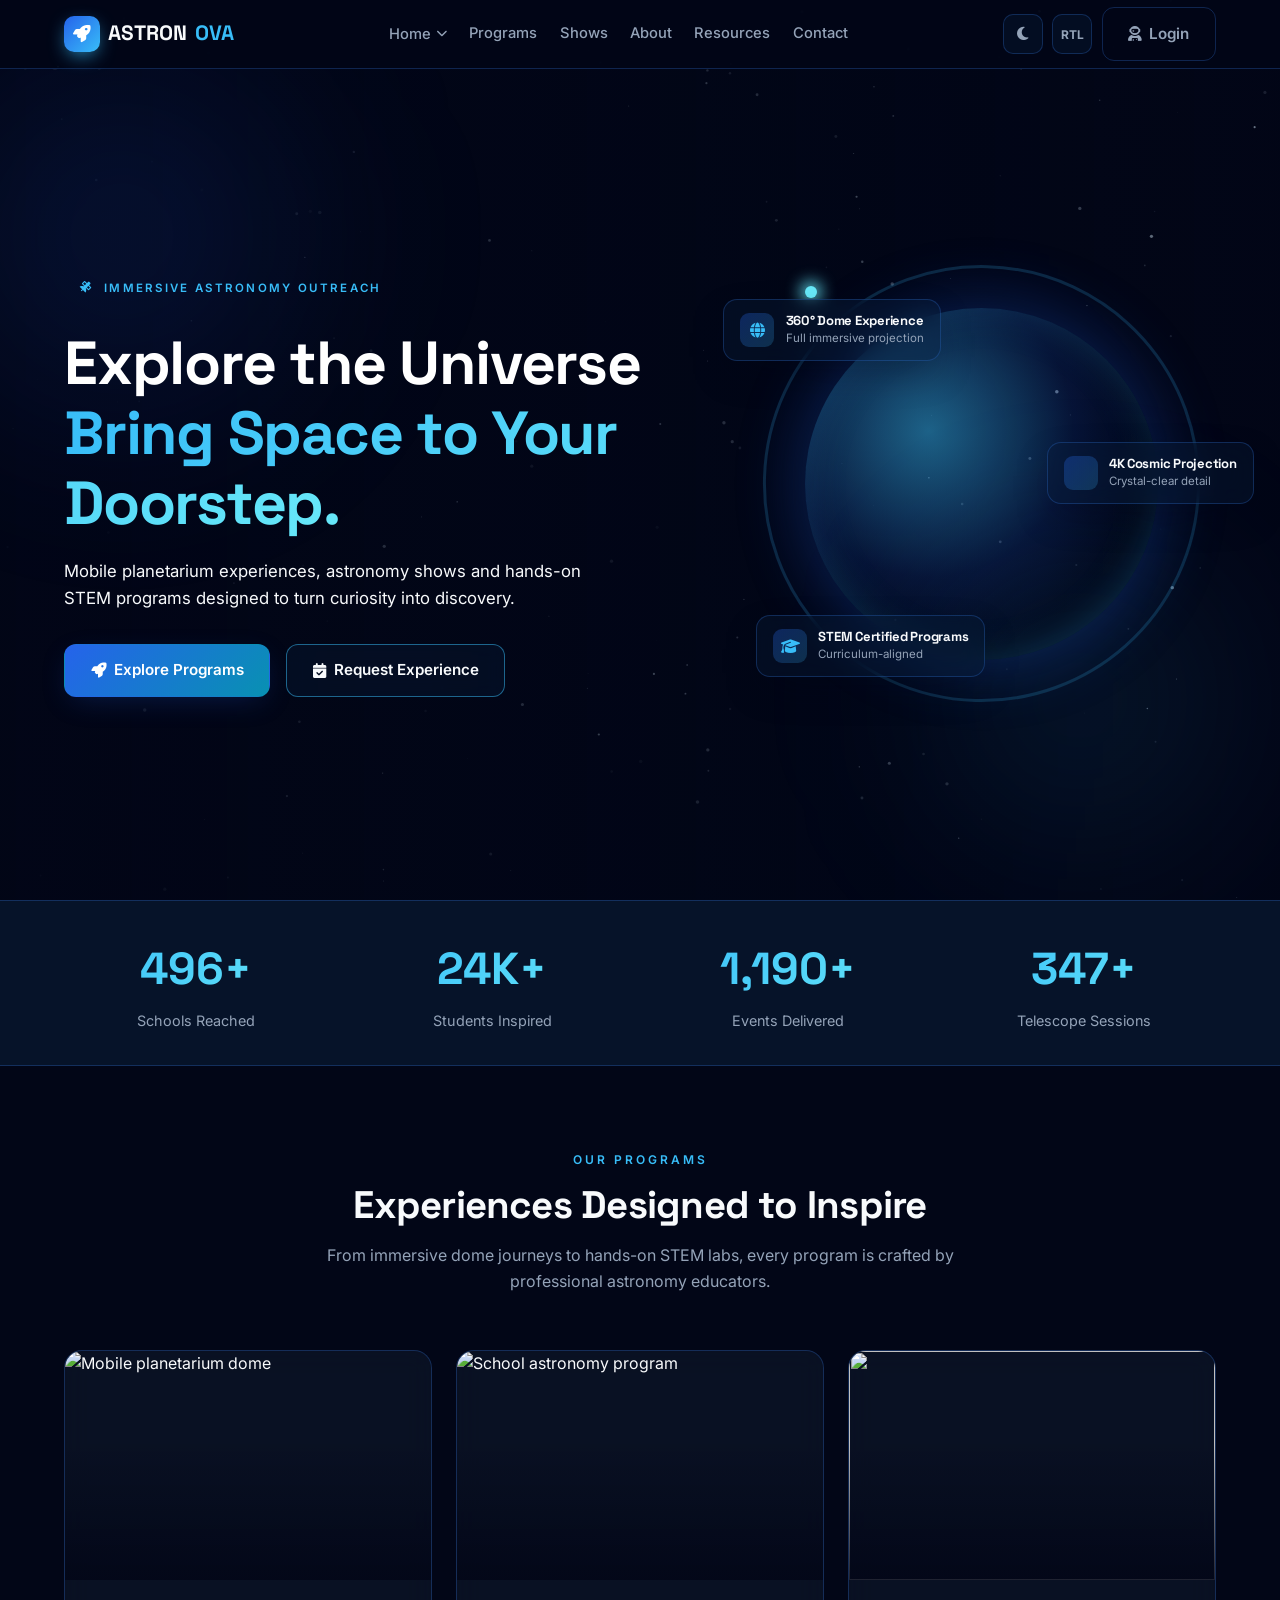
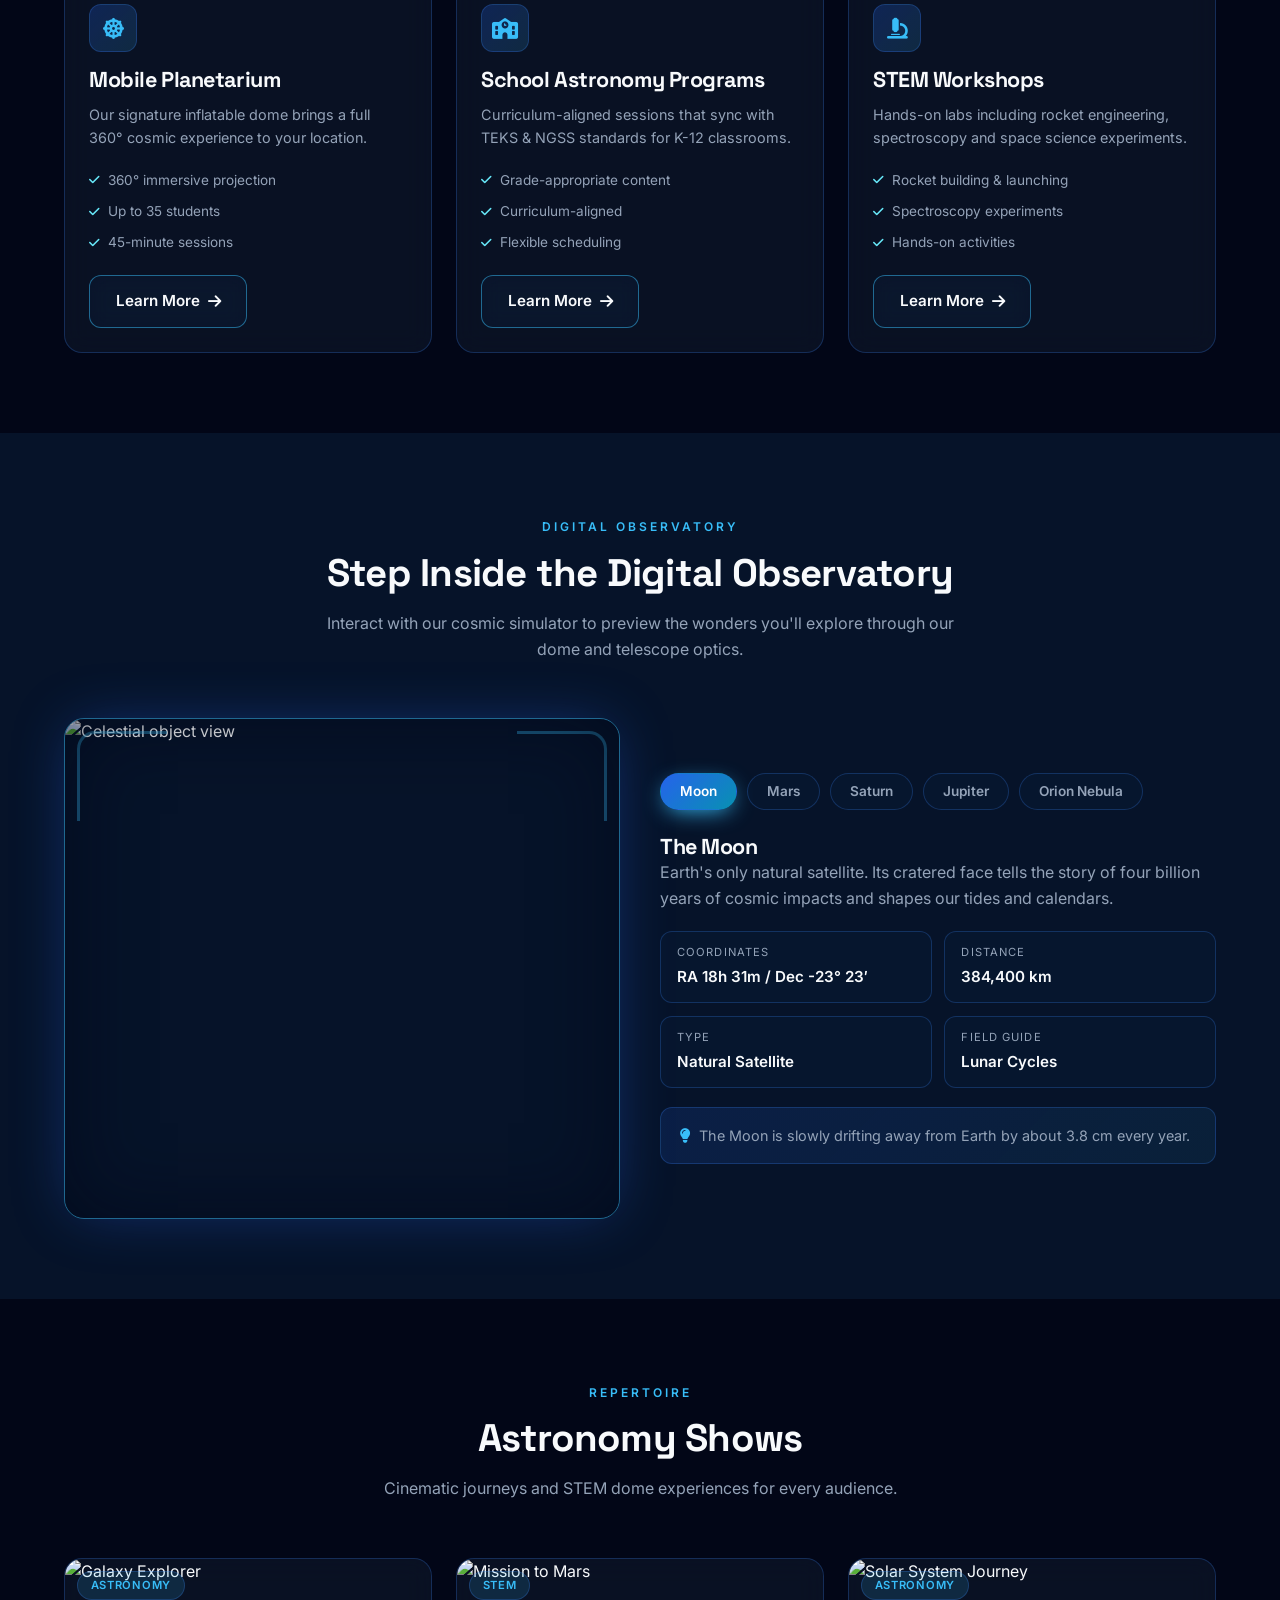
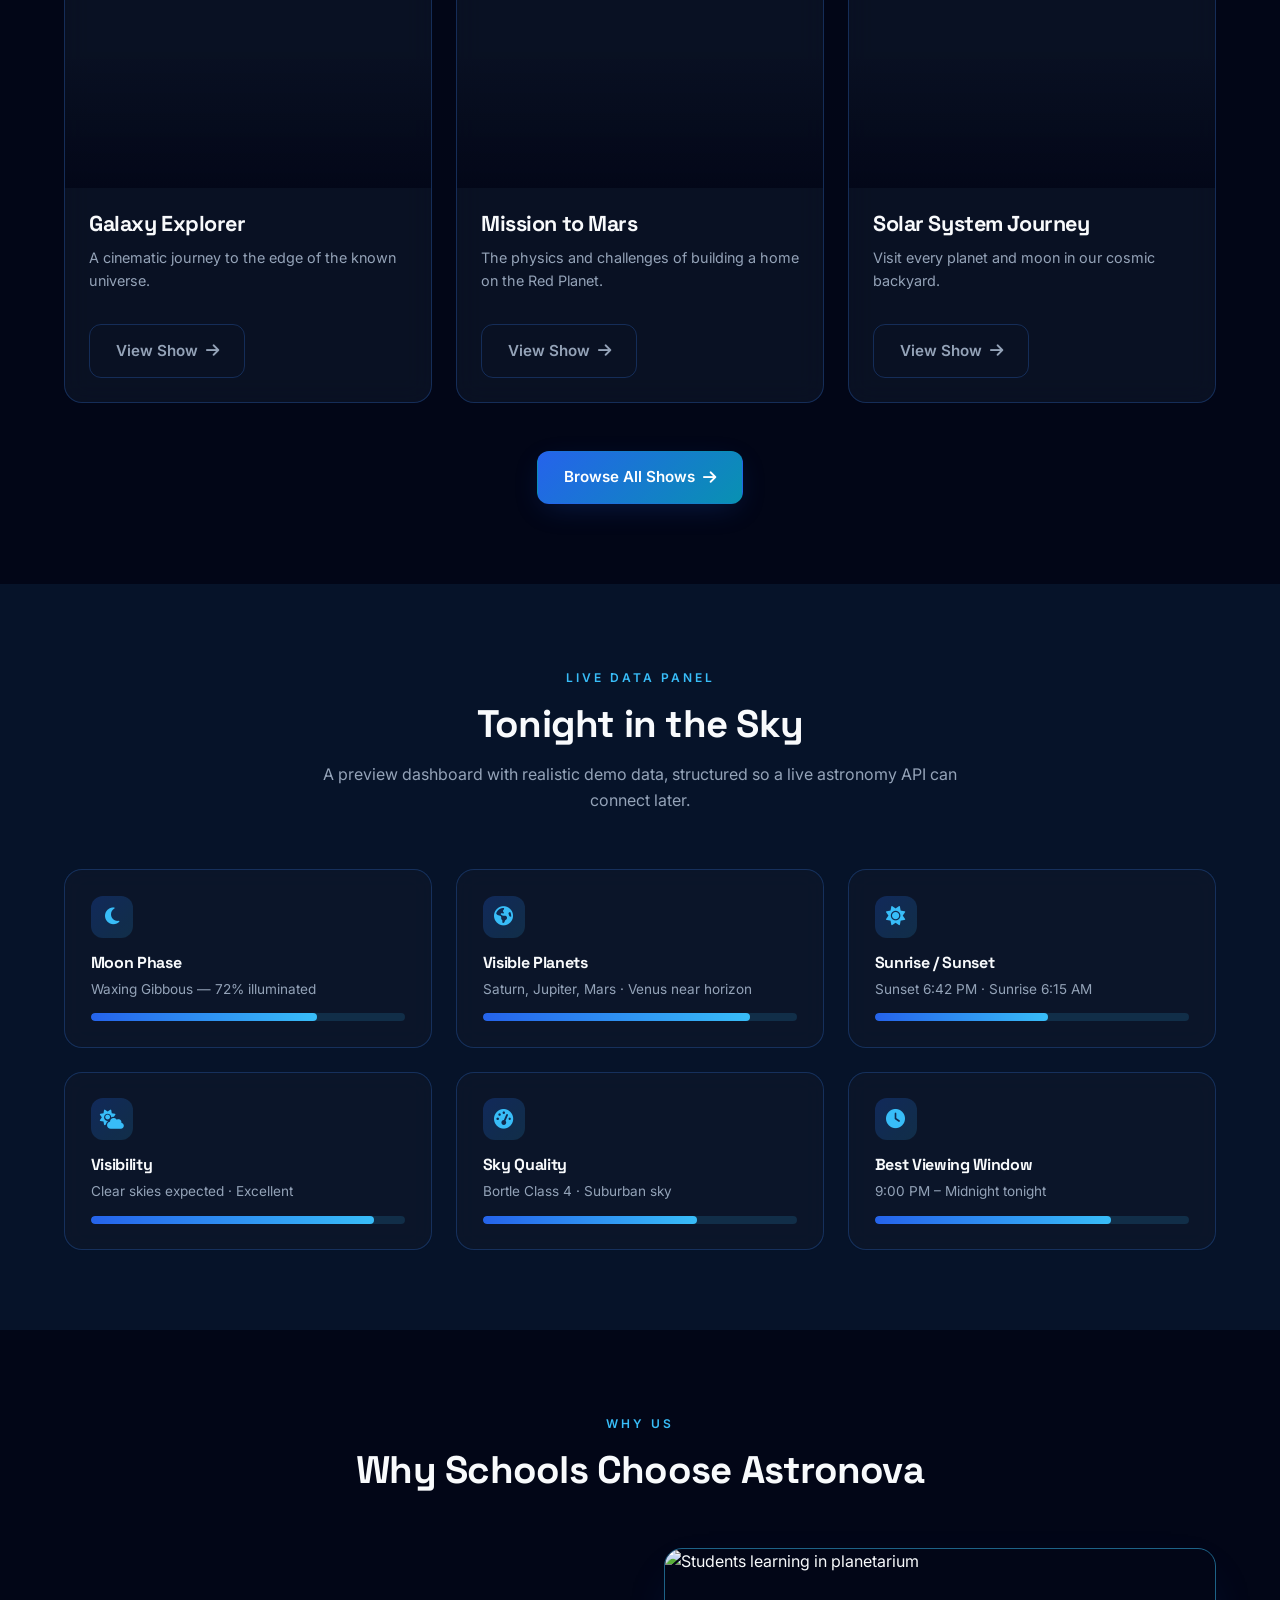
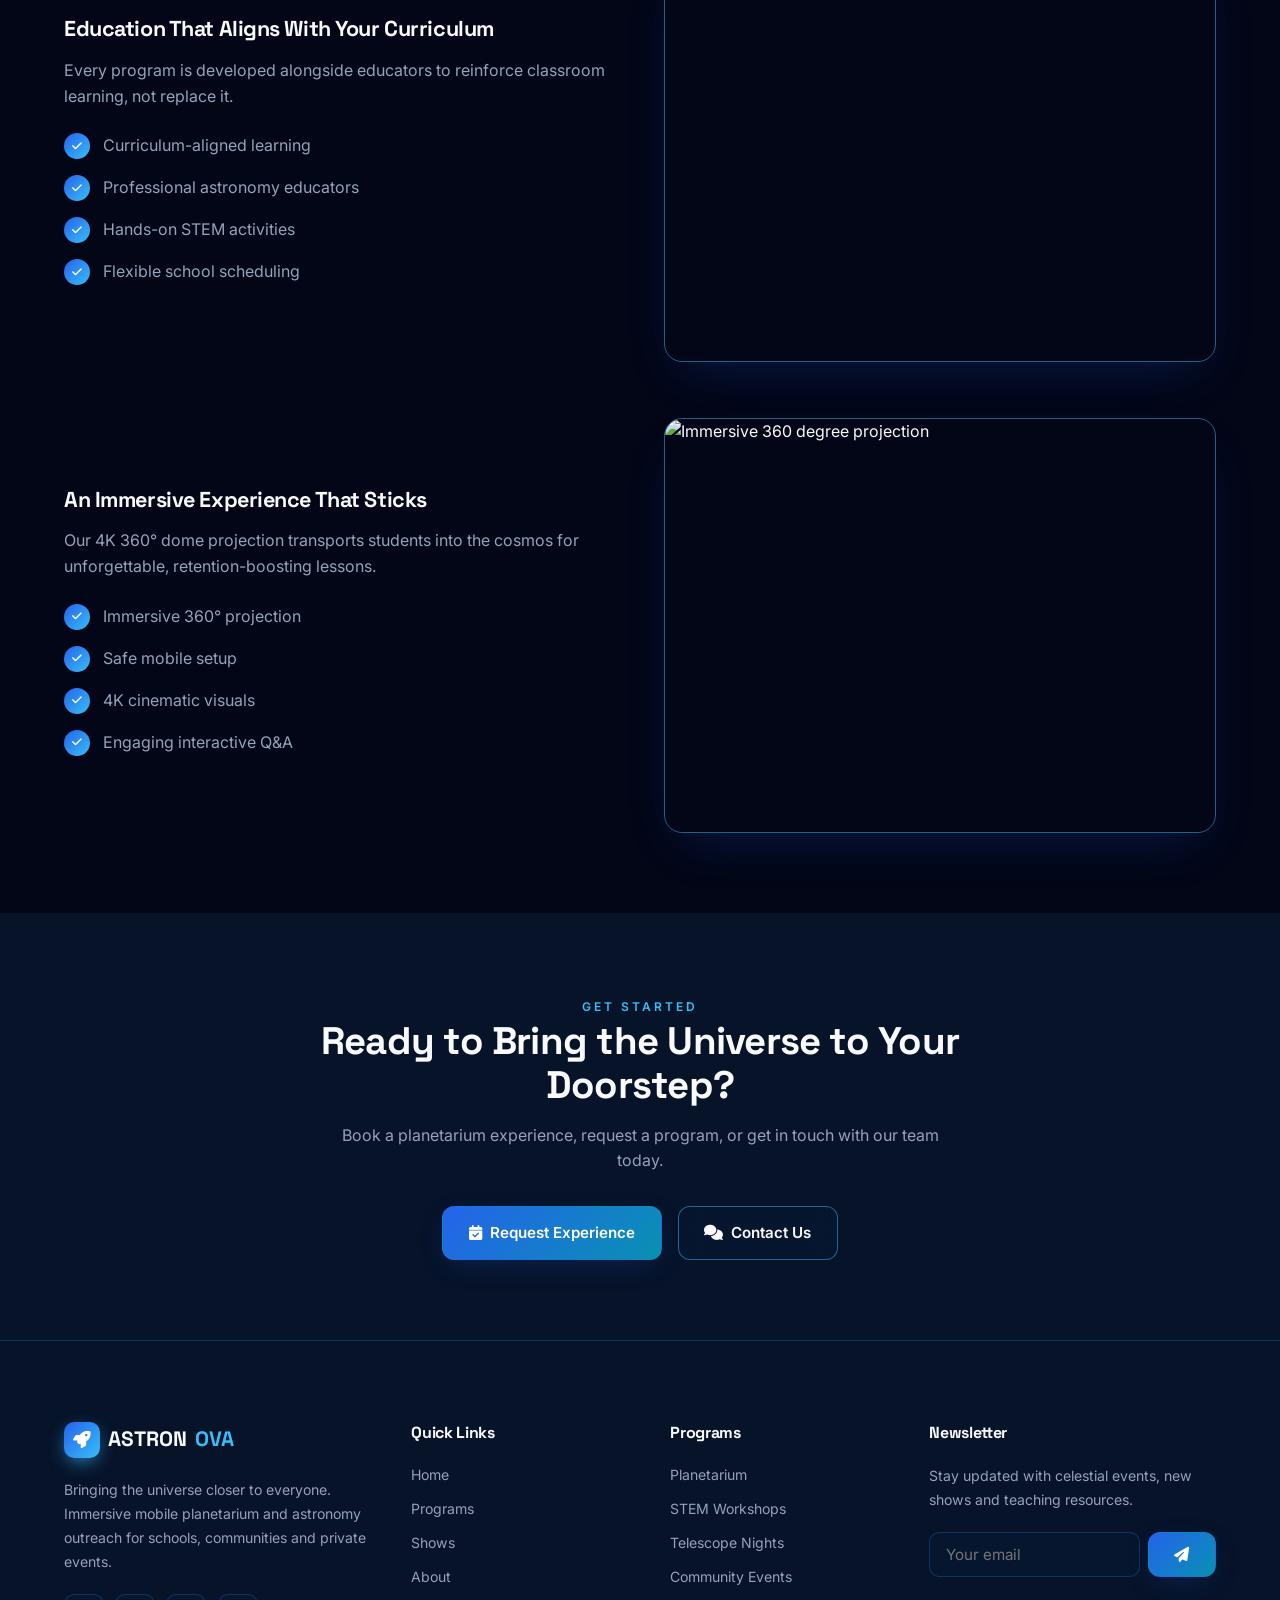
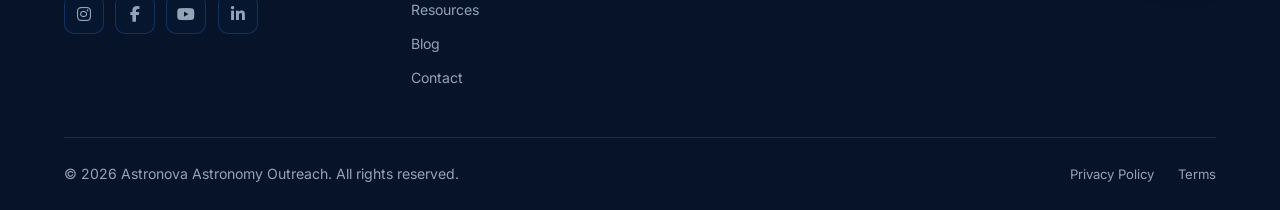
==== index.html @ 3f54bfea "first commit" ====
<!DOCTYPE html>
<html lang="en">
<head>
  <meta charset="UTF-8">
  <meta name="viewport" content="width=device-width, initial-scale=1.0">
  <meta name="description" content="Astronova — Mobile planetarium & astronomy outreach. Bringing the universe closer to everyone.">
  <title>ASTRONOVA | Mobile Planetarium & Astronomy Outreach</title>
  <link rel="preconnect" href="https://fonts.googleapis.com">
  <link rel="preconnect" href="https://fonts.gstatic.com" crossorigin>
  <link href="https://fonts.googleapis.com/css2?family=Inter:wght@300;400;500;600;700&family=Space+Grotesk:wght@400;500;700&display=swap" rel="stylesheet">
  <link rel="stylesheet" href="https://cdnjs.cloudflare.com/ajax/libs/font-awesome/6.5.1/css/all.min.css">
  <link rel="stylesheet" href="css/style.css">
</head>
<body data-page="Home">
  <header id="siteNav"></header>
  <canvas id="starfield"></canvas>

  <main id="main">
    <!-- ============ HERO ============ -->
    <section class="hero has-hero-bg">
      <div class="hero-bg"><img src="https://bigthink.com/wp-content/uploads/2023/02/AdobeStock_558949687.jpg" alt="Starry night sky" loading="eager"></div>
      <div class="nebula nebula-blue" style="width:500px;height:500px;top:-10%;inset-inline-start:-10%"></div>
      <div class="nebula nebula-cyan" style="width:400px;height:400px;bottom:0;inset-inline-end:0"></div>
      <div class="container hero-grid">
        <div class="reveal">
          <span class="hero-badge"><i class="fas fa-satellite"></i> IMMERSIVE ASTRONOMY OUTREACH</span>
          <h1>Explore the Universe<br><span class="gradient-text">Bring Space to Your Doorstep.</span></h1>
          <p class="lead">Mobile planetarium experiences, astronomy shows and hands-on STEM programs designed to turn curiosity into discovery.</p>
          <div class="hero-btns">
            <a href="programs.html" class="btn btn-primary"><i class="fas fa-rocket"></i> Explore Programs</a>
            <a href="#" class="btn btn-secondary" data-book><i class="fas fa-calendar-check"></i> Request Experience</a>
          </div>
        </div>
        <div class="hero-visual reveal d-2">
          <div class="planet-scene">
            <div class="planet-ring"><span class="orbit-dot"></span></div>
          </div>
          <div class="float-card fc-1">
            <div class="fc-icon"><i class="fas fa-globe"></i></div>
            <div><h4>360° Dome Experience</h4><p>Full immersive projection</p></div>
          </div>
          <div class="float-card fc-2">
            <div class="fc-icon"><i class="fas fa-hd"></i></div>
            <div><h4>4K Cosmic Projection</h4><p>Crystal-clear detail</p></div>
          </div>
          <div class="float-card fc-3">
            <div class="fc-icon"><i class="fas fa-graduation-cap"></i></div>
            <div><h4>STEM Certified Programs</h4><p>Curriculum-aligned</p></div>
          </div>
        </div>
      </div>
    </section>

    <!-- ============ STATS ============ -->
    <section class="stats-wrap">
      <div class="container stats-grid">
        <div class="reveal"><div class="stat-number" data-count="500" data-suffix="+">0</div><div class="stat-label">Schools Reached</div></div>
        <div class="reveal d-1"><div class="stat-number" data-count="25" data-suffix="K+">0</div><div class="stat-label">Students Inspired</div></div>
        <div class="reveal d-2"><div class="stat-number" data-count="1200" data-suffix="+">0</div><div class="stat-label">Events Delivered</div></div>
        <div class="reveal d-3"><div class="stat-number" data-count="350" data-suffix="+">0</div><div class="stat-label">Telescope Sessions</div></div>
      </div>
    </section>

    <!-- ============ 1. PLANETARIUM PROGRAMS ============ -->
    <section class="section">
      <div class="container">
        <div class="section-head reveal">
          <span class="eyebrow">Our Programs</span>
          <h2>Experiences Designed to Inspire</h2>
          <p class="section-sub">From immersive dome journeys to hands-on STEM labs, every program is crafted by professional astronomy educators.</p>
        </div>
        <div class="grid-3">
          <article class="card reveal">
            <div class="card-img"><img src="https://www.swlondoner.co.uk/wp-content/uploads/2026/01/planetarium_interior-970x605.jpg" alt="Mobile planetarium dome" loading="lazy"><div class="overlay"></div></div>
            <div class="card-body">
              <div class="card-icon"><i class="fas fa-dharmachakra"></i></div>
              <h3>Mobile Planetarium</h3>
              <p>Our signature inflatable dome brings a full 360° cosmic experience to your location.</p>
              <ul class="feature-list">
                <li><i class="fas fa-check"></i> 360° immersive projection</li>
                <li><i class="fas fa-check"></i> Up to 35 students</li>
                <li><i class="fas fa-check"></i> 45-minute sessions</li>
              </ul>
              <a href="programs.html" class="btn btn-secondary mt-1">Learn More <i class="fas fa-arrow-right"></i></a>
            </div>
          </article>
          <article class="card reveal d-1">
            <div class="card-img"><img src="https://www.sbnature.org/uploads/pages/MiscB20180908-57forDAM-1661190759-460x355.jpg" alt="School astronomy program" loading="lazy"><div class="overlay"></div></div>
            <div class="card-body">
              <div class="card-icon"><i class="fas fa-school"></i></div>
              <h3>School Astronomy Programs</h3>
              <p>Curriculum-aligned sessions that sync with TEKS & NGSS standards for K-12 classrooms.</p>
              <ul class="feature-list">
                <li><i class="fas fa-check"></i> Grade-appropriate content</li>
                <li><i class="fas fa-check"></i> Curriculum-aligned</li>
                <li><i class="fas fa-check"></i> Flexible scheduling</li>
              </ul>
              <a href="programs.html" class="btn btn-secondary mt-1">Learn More <i class="fas fa-arrow-right"></i></a>
            </div>
          </article>
          <article class="card reveal d-2">
            <div class="card-img"><img src="https://quickline.co.uk/wp-content/uploads/2026/05/Quickline-inspires-next-generation-with-STEM-workshops-in-East-Yorkshire-village-Content-2.jpg" loading="lazy"><div class="overlay"></div></div>
            <div class="card-body">
              <div class="card-icon"><i class="fas fa-microscope"></i></div>
              <h3>STEM Workshops</h3>
              <p>Hands-on labs including rocket engineering, spectroscopy and space science experiments.</p>
              <ul class="feature-list">
                <li><i class="fas fa-check"></i> Rocket building & launching</li>
                <li><i class="fas fa-check"></i> Spectroscopy experiments</li>
                <li><i class="fas fa-check"></i> Hands-on activities</li>
              </ul>
              <a href="programs.html" class="btn btn-secondary mt-1">Learn More <i class="fas fa-arrow-right"></i></a>
            </div>
          </article>
        </div>
      </div>
    </section>

    <!-- ============ 2. INTERACTIVE DIGITAL OBSERVATORY ============ -->
    <section class="section observatory">
      <div class="container">
        <div class="section-head reveal">
          <span class="eyebrow">Digital Observatory</span>
          <h2>Step Inside the Digital Observatory</h2>
          <p class="section-sub">Interact with our cosmic simulator to preview the wonders you'll explore through our dome and telescope optics.</p>
        </div>
        <div class="obs-grid">
          <div class="obs-window reveal reveal-left">
            <img id="obsImage" alt="Celestial object view" style="opacity:1">
            <div class="scope-corner"></div>
            <div class="scope-corner right"></div>
          </div>
          <div class="reveal reveal-right">
            <div class="obs-selector">
              <button class="obs-btn" data-obs="moon">Moon</button>
              <button class="obs-btn" data-obs="mars">Mars</button>
              <button class="obs-btn" data-obs="saturn">Saturn</button>
              <button class="obs-btn" data-obs="jupiter">Jupiter</button>
              <button class="obs-btn" data-obs="nebula">Orion Nebula</button>
            </div>
            <h3 id="obsTitle">The Moon</h3>
            <p id="obsDesc" style="color:var(--text-secondary)"></p>
            <div class="obs-meta">
              <div class="meta-box"><div class="meta-label">Coordinates</div><div class="meta-value" id="obsCoords"></div></div>
              <div class="meta-box"><div class="meta-label">Distance</div><div class="meta-value" id="obsDistance"></div></div>
              <div class="meta-box"><div class="meta-label">Type</div><div class="meta-value" id="obsType"></div></div>
              <div class="meta-box"><div class="meta-label">Field Guide</div><div class="meta-value" id="obsReading"></div></div>
            </div>
            <div class="fact-box"><i class="fas fa-lightbulb"></i><span id="obsFact"></span></div>
          </div>
        </div>
      </div>
    </section>

    <!-- ============ 3. ASTRONOMY SHOWS (preview) ============ -->
    <section class="section">
      <div class="container">
        <div class="section-head reveal">
          <span class="eyebrow">Repertoire</span>
          <h2>Astronomy Shows</h2>
          <p class="section-sub">Cinematic journeys and STEM dome experiences for every audience.</p>
        </div>
        <div class="grid-3">
          <article class="card reveal">
            <div class="card-img"><img src="https://cdn.wallpapersafari.com/71/32/Ylgq7x.jpg" alt="Galaxy Explorer" loading="lazy"><div class="overlay"></div><span class="badge" style="position:absolute;top:12px;inset-inline-start:12px">Astronomy</span></div>
            <div class="card-body">
              <h3>Galaxy Explorer</h3>
              <p>A cinematic journey to the edge of the known universe.</p>
              <a href="shows.html" class="btn btn-ghost mt-1">View Show <i class="fas fa-arrow-right"></i></a>
            </div>
          </article>
          <article class="card reveal d-1">
            <div class="card-img"><img src="https://images.unsplash.com/photo-1614728894747-a83421e2b9c9?auto=format&fit=crop&w=900&q=70" alt="Mission to Mars" loading="lazy"><div class="overlay"></div><span class="badge" style="position:absolute;top:12px;inset-inline-start:12px">STEM</span></div>
            <div class="card-body">
              <h3>Mission to Mars</h3>
              <p>The physics and challenges of building a home on the Red Planet.</p>
              <a href="shows.html" class="btn btn-ghost mt-1">View Show <i class="fas fa-arrow-right"></i></a>
            </div>
          </article>
          <article class="card reveal d-2">
            <div class="card-img"><img src="https://img.freepik.com/premium-photo/realistic-solar-system-8k-detailed_932514-1301.jpg" alt="Solar System Journey" loading="lazy"><div class="overlay"></div><span class="badge" style="position:absolute;top:12px;inset-inline-start:12px">Astronomy</span></div>
            <div class="card-body">
              <h3>Solar System Journey</h3>
              <p>Visit every planet and moon in our cosmic backyard.</p>
              <a href="shows.html" class="btn btn-ghost mt-1">View Show <i class="fas fa-arrow-right"></i></a>
            </div>
          </article>
        </div>
        <div class="text-center mt-3 reveal">
          <a href="shows.html" class="btn btn-primary">Browse All Shows <i class="fas fa-arrow-right"></i></a>
        </div>
      </div>
    </section>

    <!-- ============ 4. LIVE SPACE DATA ============ -->
    <section class="section" style="background:var(--bg-secondary)">
      <div class="container">
        <div class="section-head reveal">
          <span class="eyebrow">Live Data Panel</span>
          <h2>Tonight in the Sky</h2>
          <p class="section-sub">A preview dashboard with realistic demo data, structured so a live astronomy API can connect later.</p>
        </div>
        <div class="dash-grid">
          <div class="dash-card reveal">
            <div class="dash-icon"><i class="fas fa-moon"></i></div>
            <h3>Moon Phase</h3>
            <div class="dash-status">Waxing Gibbous — 72% illuminated</div>
            <div class="meter"><span style="width:72%"></span></div>
          </div>
          <div class="dash-card reveal d-1">
            <div class="dash-icon"><i class="fas fa-earth-americas"></i></div>
            <h3>Visible Planets</h3>
            <div class="dash-status">Saturn, Jupiter, Mars · Venus near horizon</div>
            <div class="meter"><span style="width:85%"></span></div>
          </div>
          <div class="dash-card reveal d-2">
            <div class="dash-icon"><i class="fas fa-sun"></i></div>
            <h3>Sunrise / Sunset</h3>
            <div class="dash-status">Sunset 6:42 PM · Sunrise 6:15 AM</div>
            <div class="meter"><span style="width:55%"></span></div>
          </div>
          <div class="dash-card reveal">
            <div class="dash-icon"><i class="fas fa-cloud-sun"></i></div>
            <h3>Visibility</h3>
            <div class="dash-status">Clear skies expected · Excellent</div>
            <div class="meter"><span style="width:90%"></span></div>
          </div>
          <div class="dash-card reveal d-1">
            <div class="dash-icon"><i class="fas fa-gauge-high"></i></div>
            <h3>Sky Quality</h3>
            <div class="dash-status">Bortle Class 4 · Suburban sky</div>
            <div class="meter"><span style="width:68%"></span></div>
          </div>
          <div class="dash-card reveal d-2">
            <div class="dash-icon"><i class="fas fa-clock"></i></div>
            <h3>Best Viewing Window</h3>
            <div class="dash-status">9:00 PM – Midnight tonight</div>
            <div class="meter"><span style="width:75%"></span></div>
          </div>
        </div>
      </div>
    </section>

    <!-- ============ 5. WHY ASTRONOVA ============ -->
    <section class="section">
      <div class="container">
        <div class="section-head reveal">
          <span class="eyebrow">Why Us</span>
          <h2>Why Schools Choose Astronova</h2>
        </div>
        <div class="why-item reveal">
          <div class="why-content">
            <h3>Education That Aligns With Your Curriculum</h3>
            <p style="color:var(--text-secondary);margin:1rem 0">Every program is developed alongside educators to reinforce classroom learning, not replace it.</p>
            <div class="why-point"><span class="check"><i class="fas fa-check"></i></span> Curriculum-aligned learning</div>
            <div class="why-point"><span class="check"><i class="fas fa-check"></i></span> Professional astronomy educators</div>
            <div class="why-point"><span class="check"><i class="fas fa-check"></i></span> Hands-on STEM activities</div>
            <div class="why-point"><span class="check"><i class="fas fa-check"></i></span> Flexible school scheduling</div>
          </div>
          <div class="why-media"><img src="https://images.unsplash.com/photo-1517976487492-5750f3195933?auto=format&fit=crop&w=900&q=70" alt="Students learning in planetarium" loading="lazy"></div>
        </div>
        <div class="why-item reversed reveal">
          <div class="why-content">
            <h3>An Immersive Experience That Sticks</h3>
            <p style="color:var(--text-secondary);margin:1rem 0">Our 4K 360° dome projection transports students into the cosmos for unforgettable, retention-boosting lessons.</p>
            <div class="why-point"><span class="check"><i class="fas fa-check"></i></span> Immersive 360° projection</div>
            <div class="why-point"><span class="check"><i class="fas fa-check"></i></span> Safe mobile setup</div>
            <div class="why-point"><span class="check"><i class="fas fa-check"></i></span> 4K cinematic visuals</div>
            <div class="why-point"><span class="check"><i class="fas fa-check"></i></span> Engaging interactive Q&A</div>
          </div>
          <div class="why-media"><img src="https://images.unsplash.com/photo-1444703686981-a3abbc4d4fe3?auto=format&fit=crop&w=900&q=70" alt="Immersive 360 degree projection" loading="lazy"></div>
        </div>
      </div>
    </section>

    <!-- ============ 6. CTA / CONTACT ============ -->
    <section class="section" style="background:var(--bg-secondary)">
      <div class="container text-center" style="max-width:760px">
        <div class="reveal">
          <span class="eyebrow">Get Started</span>
          <h2>Ready to Bring the Universe to Your Doorstep?</h2>
          <p class="section-sub" style="margin-left:auto;margin-right:auto">Book a planetarium experience, request a program, or get in touch with our team today.</p>
          <div style="display:flex;gap:1rem;justify-content:center;flex-wrap:wrap;margin-top:2rem">
            <a href="#" class="btn btn-primary" data-book><i class="fas fa-calendar-check"></i> Request Experience</a>
            <a href="contact.html" class="btn btn-secondary"><i class="fas fa-comments"></i> Contact Us</a>
          </div>
        </div>
      </div>
    </section>
  </main>

  <footer id="siteFooter"></footer>

  <script src="js/theme.js"></script>
  <script src="js/rtl.js"></script>
  <script src="js/main.js"></script>
  <script src="js/animations.js"></script>
  <script src="js/observatory.js"></script>
  <script src="js/auth.js"></script>
</body>
</html>
---- css/style.css ----
/* ============================================================
   ASTRONOVA — Premium Mobile Planetarium & Astronomy Outreach
   Design System (Dark/Light + RTL/LTR ready)
   ============================================================ */

/* ---------- Theme Tokens ---------- */
:root {
  --space-navy: #020617;
  --midnight: #061329;
  --cosmic-blue: #0B1F3A;
  --royal-blue: #2563EB;
  --electric-blue: #38BDF8;
  --cyan-glow: #67E8F9;
  --soft-white: #F8FAFC;
  --muted-blue: #94A3B8;

  --bg-primary: var(--space-navy);
  --bg-secondary: var(--midnight);
  --bg-card: rgba(15, 23, 42, 0.65);
  --bg-glass: rgba(11, 31, 58, 0.35);
  --border-color: rgba(59, 130, 246, 0.25);
  --border-strong: rgba(56, 189, 248, 0.5);
  --text-primary: var(--soft-white);
  --text-secondary: var(--muted-blue);
  --shadow-color: rgba(37, 99, 235, 0.25);
  --grid-lines: rgba(56, 189, 248, 0.08);
}

[data-theme="light"] {
  --bg-primary: #eef5ff;
  --bg-secondary: #e3edfb;
  --bg-card: rgba(248, 250, 252, 0.92);
  --bg-glass: rgba(255, 255, 255, 0.65);
  --border-color: rgba(37, 99, 235, 0.22);
  --text-primary: #0f172a;
  --text-secondary: #475569;
  --shadow-color: rgba(37, 99, 235, 0.15);
  --grid-lines: rgba(37, 99, 235, 0.1);
}

/* ---------- Base ---------- */
*, *::before, *::after { box-sizing: border-box; margin: 0; padding: 0; }

html { scroll-behavior: smooth; }

body {
  font-family: 'Inter', system-ui, sans-serif;
  background: var(--bg-primary);
  color: var(--text-primary);
  line-height: 1.6;
  overflow-x: hidden;
  transition: background 0.4s ease, color 0.4s ease;
}

[dir="rtl"] body { font-family: 'Inter', system-ui, sans-serif; }

h1, h2, h3, h4, h5 {
  font-family: 'Space Grotesk', 'Inter', sans-serif;
  font-weight: 700;
  line-height: 1.15;
  letter-spacing: -0.02em;
}

a { color: inherit; text-decoration: none; }
ul { list-style: none; }
img { max-width: 100%; display: block; }
button { font-family: inherit; cursor: pointer; border: none; background: none; color: inherit; }
input, select, textarea { font-family: inherit; font-size: 0.95rem; }

.container { width: 100%; max-width: 1200px; margin: 0 auto; padding: 0 24px; }

/* ---------- Typography ---------- */
.display-hero { font-size: clamp(2.4rem, 6vw, 4.8rem); }
h1 { font-size: clamp(2rem, 4.5vw, 3rem); }
h2 { font-size: clamp(1.6rem, 3.4vw, 2.4rem); }
h3 { font-size: clamp(1.15rem, 2vw, 1.35rem); }

.eyebrow {
  font-size: 0.75rem;
  letter-spacing: 0.25em;
  text-transform: uppercase;
  color: var(--electric-blue);
  font-weight: 600;
}
[dir="rtl"] .eyebrow { letter-spacing: 0; }

.section { padding: 5rem 0; position: relative; }
.section-head { text-align: center; margin-bottom: 3.5rem; }
[dir="rtl"] .section-head { text-align: center; }
.section-head h2 { margin-top: 0.75rem; }
.section-sub { color: var(--text-secondary); max-width: 640px; margin: 1rem auto 0; }

.gradient-text {
  background: linear-gradient(120deg, var(--electric-blue), var(--cyan-glow));
  -webkit-background-clip: text;
  background-clip: text;
  -webkit-text-fill-color: transparent;
}

/* ---------- Starfield ---------- */
#starfield {
  position: fixed; inset: 0; z-index: 0; pointer-events: none;
}
[data-theme="light"] #starfield { opacity: 0.35; }
main, footer { position: relative; z-index: 1; }

/* ---------- Hero background images ---------- */
.hero-bg {
  position: absolute; inset: 0; z-index: 0; overflow: hidden;
}
.hero-bg img {
  width: 100%; height: 100%; object-fit: cover;
  transform: scale(1.05); animation: heroZoom 18s ease-in-out infinite alternate;
}
@keyframes heroZoom { from { transform: scale(1.05); } to { transform: scale(1.16); } }
.hero-bg::after {
  content: ''; position: absolute; inset: 0;
  background:
    linear-gradient(to right, rgba(2,6,23,0.92) 0%, rgba(2,6,23,0.72) 42%, rgba(2,6,23,0.4) 100%);
}
[data-theme="light"] .hero-bg::after {
  background:
    linear-gradient(to right,rgba(11,31,58,0.92) 0%, rgba(11,31,58,0.8) 50%, rgba(11,31,58,0.6) 100% );
}
.hero.has-hero-bg { position: relative; isolation: isolate; }
.hero.has-hero-bg .container { position: relative; z-index: 2; }
.hero.has-hero-bg .section-sub,
.hero.has-hero-bg .lead { color: var(--soft-white); }
.hero.has-hero-bg .eyebrow { color: var(--cyan-glow); }
.ed-hero.has-hero-bg p.lead { color: var(--soft-white); opacity: 0.92; }

/* centered overlay variant (used on interior page heroes) */
.hero-bg.center::after {
  background:
    linear-gradient(to bottom, rgba(2,6,23,0.85) 0%, rgba(2,6,23,0.65) 60%, rgba(2,6,23,0.5) 100%);
}

/* ---------- Sticky nav scroll state ---------- */
.nav.scrolled {
  background: color-mix(in srgb, var(--bg-primary) 92%, transparent);
  box-shadow: 0 10px 40px -20px rgba(2,6,23,0.8);
}

.nebula {
  position: absolute;
  border-radius: 50%;
  filter: blur(90px);
  pointer-events: none;
  z-index: 0;
}
.nebula-blue { background: radial-gradient(circle, rgba(37,99,235,0.18), transparent 70%); }
.nebula-cyan { background: radial-gradient(circle, rgba(56,189,248,0.14), transparent 70%); }

/* ---------- Buttons ---------- */
.btn {
  display: inline-flex;
  align-items: center;
  justify-content: center;
  gap: 0.5rem;
  padding: 0.85rem 1.6rem;
  border-radius: 12px;
  font-weight: 600;
  font-size: 0.95rem;
  transition: all 0.3s ease;
  border: 1px solid transparent;
  position: relative;
}
[dir="rtl"] .btn i { transform: scaleX(-1); }
.btn i { transition: transform 0.3s ease; }
.btn:hover > i { transform: translateX(-4px); }
[dir="rtl"] .btn:hover > i { transform: translateX(4px); }

.btn-primary {
  background: linear-gradient(135deg, var(--royal-blue), #0891b2);
  color: #fff;
  box-shadow: 0 8px 30px -8px var(--shadow-color);
}
.btn-primary:hover {
  box-shadow: 0 0 0 2px rgba(56,189,248,0.3), 0 10px 40px -8px var(--electric-blue);
  transform: translateY(-2px);
}
.btn-secondary {
  background: var(--bg-glass);
  backdrop-filter: blur(10px);
  border: 1px solid var(--border-strong);
  color: var(--text-primary);
}
.btn-secondary:hover { background: rgba(37,99,235,0.2); border-color: var(--electric-blue); transform: translateY(-2px); }
.btn-ghost { background: transparent; border: 1px solid var(--border-color); color: var(--text-secondary); }
.btn-ghost:hover { border-color: var(--electric-blue); color: var(--electric-blue); }

.btn:focus-visible, a:focus-visible, button:focus-visible {
  outline: 2px solid var(--electric-blue);
  outline-offset: 3px;
}

/* ---------- Navbar ---------- */
.nav {
  position: fixed; top: 0; left: 0; right: 0; width: 100%; z-index: 100;
  background: color-mix(in srgb, var(--bg-primary) 88%, transparent);
  backdrop-filter: blur(16px);
  border-bottom: 1px solid var(--border-color);
  transition: background 0.3s ease, box-shadow 0.3s ease;
}
.nav-inner {
  display: flex; align-items: center; justify-content: space-between;
  height: 68px; gap: 1rem;
}
body:not([data-standalone]) { padding-top: 68px; }
.nav-logo {
  display: flex; align-items: center; gap: 0.5rem;
  font-family: 'Space Grotesk', sans-serif;
  font-weight: 700; font-size: 1.3rem;
}
.nav-logo span { color: var(--electric-blue); }
.nav-logo .logo-icon {
  width: 36px; height: 36px; display: grid; place-items: center;
  border-radius: 10px;
  background: linear-gradient(135deg, var(--royal-blue), var(--electric-blue));
  color: #fff; font-size: 1.1rem;
  box-shadow: 0 6px 20px -6px var(--electric-blue);
}

.nav-menu { display: flex; align-items: center; gap: 1.4rem; }

.nav-link {
  font-size: 0.92rem; font-weight: 500;
  color: var(--text-secondary);
  position: relative; padding: 0.5rem 0;
  transition: color 0.2s;
  background: none; border: none; cursor: pointer;
}
.nav-link:hover, .nav-link.active { color: var(--text-primary); }
.nav-link::after {
  content: ''; position: absolute; left: 0; bottom: 0;
  width: 0; height: 2px;
  background: linear-gradient(90deg, var(--electric-blue), var(--cyan-glow));
  transition: width 0.3s ease; border-radius: 2px;
}
[dir="rtl"] .nav-link::after { left: auto; right: 0; }
.nav-link:hover::after, .nav-link.active::after { width: 100%; }

/* Dropdown */
.has-dropdown { position: relative; display: inline-flex; }
.dropdown-btn { display: inline-flex; align-items: center; gap: 0.3rem; white-space: nowrap; }
.has-dropdown.open .dropdown-btn .chev { transform: rotate(180deg); }
.dropdown-btn .chev { transition: transform 0.3s ease; font-size: 0.7rem; margin-top: -1px; }

.dropdown {
  position: absolute; top: 100%; left: 50%;
  transform: translateX(-50%) translateY(-8px);
  margin-top: 0.75rem; min-width: 190px;
  background: var(--bg-glass);
  backdrop-filter: blur(20px);
  border: 1px solid var(--border-strong);
  border-radius: 14px; padding: 0.5rem;
  box-shadow: 0 20px 50px -15px rgba(2,6,23,0.6);
  opacity: 0; visibility: hidden;
  transition: opacity 0.28s ease, transform 0.28s ease, visibility 0.28s;
  z-index: 50;
}
[dir="rtl"] .dropdown { left: 50%; right: auto; }
.has-dropdown.open .dropdown { opacity: 1; visibility: visible; transform: translateX(-50%) translateY(0); }
.dropdown a {
  display: flex; align-items: center; gap: 0.6rem;
  padding: 0.6rem 0.9rem; border-radius: 9px;
  font-size: 0.9rem; color: var(--text-secondary);
  transition: all 0.2s;
}
.dropdown a i { color: var(--electric-blue); font-size: 0.9rem; }
.dropdown a:hover {
  background: rgba(37,99,235,0.15); color: var(--electric-blue);
  box-shadow: 0 0 20px -6px var(--electric-blue);
}

.nav-actions { display: flex; align-items: center; gap: 0.6rem; }
.icon-btn {
  width: 40px; height: 40px; display: grid; place-items: center;
  border-radius: 10px;
  border: 1px solid var(--border-color);
  background: var(--bg-glass);
  color: var(--text-secondary);
  font-size: 0.95rem;
  transition: all 0.3s ease;
}
.icon-btn:hover { border-color: var(--electric-blue); color: var(--electric-blue); }
.icon-btn.active { border-color: var(--electric-blue); color: var(--electric-blue); }

/* Hamburger */
.hamburger {
  display: none;
  width: 42px; height: 42px;
  flex-direction: column; gap: 5px; align-items: center; justify-content: center;
  border-radius: 10px;
  border: 1px solid var(--border-color);
  background: var(--bg-glass);
  z-index: 120;
  transition: border-color 0.3s;
}
.hamburger:hover { border-color: var(--electric-blue); }
.hamburger span {
  width: 20px; height: 2px;
  background: var(--text-primary);
  border-radius: 2px;
  transition: all 0.3s ease;
}
.hamburger.open span:nth-child(1) { transform: translateY(7px) rotate(45deg); }
.hamburger.open span:nth-child(2) { opacity: 0; }
.hamburger.open span:nth-child(3) { transform: translateY(-7px) rotate(-45deg); }

/* Mobile panel — slide from right */
.mobile-panel {
  position: fixed; top: 0; right: 0; bottom: 0;
  width: 300px; max-width: 85vw;
  background: var(--bg-primary);
  z-index: 110; padding: 5.5rem 1.5rem 2rem; overflow-y: auto;
  transform: translateX(100%); opacity: 0; visibility: hidden;
  transition: transform 0.4s cubic-bezier(0.22,1,0.36,1), opacity 0.3s ease, visibility 0.4s;
  border-left: 1px solid var(--border-color);
  box-shadow: -10px 0 40px -10px rgba(0,0,0,0.4);
}
[dir="rtl"] .mobile-panel {
  right: auto; left: 0;
  transform: translateX(-100%);
  border-left: none; border-right: 1px solid var(--border-color);
  box-shadow: 10px 0 40px -10px rgba(0,0,0,0.4);
}
.mobile-panel.open { transform: translateX(0); opacity: 1; visibility: visible; }
.mobile-panel nav { display: flex; flex-direction: column; gap: 0.2rem; }
.mobile-panel .nav-link { font-size: 1.05rem; padding: 0.75rem 0.75rem; border-radius: 10px; border-bottom: 1px solid var(--border-color); }
.mobile-panel .nav-link:last-child { border-bottom: none; }
.mobile-panel .nav-link:hover { background: rgba(37,99,235,0.1); color: var(--electric-blue); }
.mobile-sub a {
  display: block; padding: 0.65rem 1.5rem;
  color: var(--text-secondary); font-size: 0.92rem;
  border-radius: 8px;
}
.mobile-sub a:hover { color: var(--electric-blue); background: rgba(37,99,235,0.08); }
.mobile-actions { display: flex; flex-direction: column; gap: 0.75rem; margin-top: 1.5rem; padding-top: 1.5rem; border-top: 1px solid var(--border-color); }
.mobile-actions .btn { width: 100%; justify-content: center; }
.mobile-actions .icon-row { display: flex; gap: 0.75rem; width: 100%; }
.mobile-actions .icon-row .icon-btn { flex: 1; height: 48px; font-size: 1rem; }
.mobile-actions .toggle-label { font-size: 0.75rem; letter-spacing: 0.06em; text-transform: uppercase; color: var(--text-secondary); font-weight: 600; margin-bottom: 0.25rem; }

/* Mobile overlay backdrop */
.mobile-overlay {
  position: fixed; inset: 0; z-index: 105;
  background: rgba(0,0,0,0.5); backdrop-filter: blur(4px);
  opacity: 0; visibility: hidden;
  transition: opacity 0.3s ease, visibility 0.3s;
}
.mobile-overlay.open { opacity: 1; visibility: visible; }

/* ---------- Hero ---------- */
.hero {
  position: relative;
  min-height: calc(100vh - 68px);
  display: flex; align-items: center;
  padding: 4rem 0; overflow: hidden;
}
.hero-grid { display: grid; grid-template-columns: 1.15fr 0.85fr; gap: 3rem; align-items: center; }
[dir="rtl"] .hero-grid { direction: rtl; }

.hero-badge {
  display: inline-flex; align-items: center; gap: 0.6rem;
  padding: 0.5rem 1rem; border-radius: 50px;
  background: transparent;
  border: none;
  font-size: 0.72rem; letter-spacing: 0.2em;
  color: var(--electric-blue); font-weight: 600;
  margin-bottom: 1.5rem;
}
[dir="rtl"] .hero-badge { letter-spacing: 0; }
.hero h1 { margin-bottom: 1.2rem; font-size: clamp(2.3rem, 5.5vw, 3.8rem); color: #fff; }
.hero p.lead { font-size: 1.05rem; color: var(--text-secondary); max-width: 520px; margin-bottom: 2rem; }
.hero-btns { display: flex; gap: 1rem; flex-wrap: wrap; }

.hero-visual { position: relative; display: grid; place-items: center; }
.planet-scene { width: 100%; max-width: 420px; aspect-ratio: 1; position: relative; }
.planet-ring {
  position: absolute; inset: 8%; border-radius: 50%;
  background: radial-gradient(circle at 35% 35%, rgba(56,189,248,0.5), rgba(37,99,235,0.15) 45%, transparent 70%);
  box-shadow: 0 0 60px 10px rgba(37,99,235,0.25), inset 0 0 40px rgba(56,189,248,0.2);
  animation: float-planet 8s ease-in-out infinite;
}
.planet-ring::after {
  content: ''; position: absolute; inset: -12%; border-radius: 50%;
  border: 3px solid rgba(56,189,248,0.18); transform: rotate(-20deg);
}
.planet-ring .orbit-dot {
  position: absolute; width: 12px; height: 12px; border-radius: 50%;
  background: var(--cyan-glow);
  box-shadow: 0 0 16px 4px var(--cyan-glow);
  top: -6%;
}
@keyframes float-planet {
  0%,100% { transform: translateY(0) rotate(0deg); }
  50% { transform: translateY(-18px) rotate(4deg); }
}

.float-card {
  position: absolute; display: flex; align-items: center; gap: 0.7rem;
  background: var(--bg-glass); backdrop-filter: blur(12px);
  border: 1px solid var(--border-color);
  border-radius: 14px; padding: 0.8rem 1rem;
  font-size: 0.82rem;
  box-shadow: 0 15px 40px -15px rgba(2,6,23,0.5);
  animation: float 6s ease-in-out infinite; white-space: nowrap;
}
.float-card .fc-icon {
  width: 34px; height: 34px; flex-shrink: 0; display: grid; place-items: center;
  border-radius: 9px; background: linear-gradient(135deg, rgba(37,99,235,0.3), rgba(56,189,248,0.2));
  color: var(--electric-blue); font-size: 0.95rem;
}
.float-card h4 { font-size: 0.82rem; margin-bottom: 0.05rem; }
.float-card p { font-size: 0.72rem; color: var(--text-secondary); }
.fc-1 { top: 6%; inset-inline-start: -5%; }
.fc-2 { top: 40%; inset-inline-end: -8%; animation-delay: 1.5s; }
.fc-3 { bottom: 4%; inset-inline-start: 2%; animation-delay: 3s; }
@keyframes float { 0%,100% { transform: translateY(0); } 50% { transform: translateY(-12px); } }

/* ---------- Stats ---------- */
.stats-wrap { padding: 2rem 0; border-top: 1px solid var(--border-color); border-bottom: 1px solid var(--border-color); background: var(--bg-secondary); }
.stats-grid { display: grid; grid-template-columns: repeat(4, 1fr); gap: 2rem; text-align: center; }
.stat-number {
  font-family: 'Space Grotesk', sans-serif; font-size: clamp(2rem, 4vw, 2.8rem); font-weight: 700;
  background: linear-gradient(120deg, var(--electric-blue), var(--cyan-glow));
  -webkit-background-clip: text; background-clip: text; -webkit-text-fill-color: transparent;
}
.stat-label { color: var(--text-secondary); font-size: 0.9rem; margin-top: 0.3rem; }

/* ---------- Cards ---------- */
.card {
  background: var(--bg-card);
  backdrop-filter: blur(12px);
  border: 1px solid var(--border-color);
  border-radius: 18px; overflow: hidden;
  transition: transform 0.4s ease, box-shadow 0.4s ease, border-color 0.4s ease;
}
.card:hover {
  transform: translateY(-6px);
  border-color: var(--electric-blue);
  box-shadow: 0 24px 50px -20px var(--shadow-color), 0 0 25px -6px rgba(56,189,248,0.25);
}
.card-img { position: relative; overflow: hidden; aspect-ratio: 16/10; }
.card-img img { width: 100%; height: 100%; object-fit: cover; transition: transform 0.5s ease; }
.card:hover .card-img img { transform: scale(1.08); }
.card-img .overlay { position: absolute; inset: 0; background: linear-gradient(to top, rgba(2,6,23,0.85), transparent 60%); }
.card-body { padding: 1.5rem; }
.card-body h3 { margin-bottom: 0.6rem; }
.card-body p { color: var(--text-secondary); font-size: 0.9rem; margin-bottom: 1rem; }

.card-icon {
  width: 48px; height: 48px; display: grid; place-items: center; border-radius: 12px;
  background: linear-gradient(135deg, rgba(37,99,235,0.25), rgba(56,189,248,0.15));
  color: var(--electric-blue); font-size: 1.3rem; margin-bottom: 1rem;
  border: 1px solid var(--border-color);
}

/* ---------- About section ---------- */
.about-hero-grid {
  display: grid; grid-template-columns: 1.1fr 1fr; gap: 1.5rem; align-items: stretch;
}
.about-story {
  position: relative; min-height: 100%; border-radius: 18px; overflow: hidden;
  box-shadow: 0 30px 80px -35px var(--shadow-color);
  transition: transform 0.4s ease, box-shadow 0.4s ease;
}
.about-story:hover { transform: translateY(-6px); }
.about-story-bg { position: absolute; inset: 0; }
.about-story-bg img { width: 100%; height: 100%; object-fit: cover; }
.about-story-shade {
  position: absolute; inset: 0;
  background: linear-gradient(to top, rgba(2,6,23,0.92) 15%, rgba(2,6,23,0.5) 55%, rgba(2,6,23,0.25));
}
.about-story-content {
  position: relative; z-index: 2; display: flex; flex-direction: column;
  justify-content: flex-end; min-height: 100%; padding: 1.75rem;
  box-sizing: border-box;
}
.about-story-content .card-icon {
  background: rgba(12,20,40,0.6); backdrop-filter: blur(8px);
  border: 1px solid rgba(125,211,252,0.35);
}
.about-story-content .eyebrow { color: var(--electric-blue); margin-bottom: 0.4rem; }
.about-story-content h3 { font-size: clamp(1.4rem, 3vw, 1.9rem); margin-bottom: 0.75rem; color: #fff; }
.about-story-content p { color: rgba(226,232,240,0.92); font-size: 0.95rem; line-height: 1.7; margin-bottom: 1.25rem; }
.about-story-stats {
  display: flex; gap: 1.5rem; flex-wrap: wrap;
  border-top: 1px solid rgba(125,211,252,0.25); padding-top: 1.25rem;
}
.about-story-stats .about-stat .num {
  font-family: 'Space Grotesk', sans-serif; font-size: 1.6rem; font-weight: 700;
  background: linear-gradient(120deg, var(--electric-blue), var(--cyan-glow));
  -webkit-background-clip: text; background-clip: text; -webkit-text-fill-color: transparent;
}
.about-story-stats .about-stat .label { display: block; font-size: 0.8rem; color: var(--text-secondary); margin-top: 0.1rem; }
.about-side {
  display: grid; grid-template-rows: 1fr 1fr; gap: 1.5rem; min-height: 100%;
}
.about-mv { margin: 0; }
.about-mv .card-body { display: flex; flex-direction: column; height: 100%; box-sizing: border-box; }
.about-mv .card-body h3 { margin-bottom: 0.6rem; }
.about-mv .card-body p { flex: 1; margin-bottom: 0; }
.team-grid { max-width: 1020px; margin: 0 auto; }
.team-grid .card-img { aspect-ratio: 4/5; }
.team-grid .card-img img { object-position: center 30%; }
.team-grid .card-body { padding: 1.1rem 1.1rem 1.25rem; }
.team-grid .card-body h3 { font-size: 1.05rem; }
.team-grid .card-body p { font-size: 0.85rem; }

/* ---------- FAQ ---------- */
.faq-list { max-width: 760px; margin: 0 auto; display: flex; flex-direction: column; gap: 0.9rem; }
.faq-item {
  background: var(--bg-card); border: 1px solid var(--border-color); border-radius: 14px;
  overflow: hidden; transition: border-color 0.3s ease, box-shadow 0.3s ease;
}
.faq-item[open] { border-color: var(--electric-blue); box-shadow: 0 16px 40px -24px var(--shadow-color), 0 0 22px -8px rgba(56,189,248,0.25); }
.faq-item summary {
  display: flex; align-items: center; justify-content: space-between; gap: 1rem;
  padding: 1.15rem 1.4rem; cursor: pointer; font-weight: 600; list-style: none;
}
.faq-item summary::-webkit-details-marker { display: none; }
.faq-item summary i { color: var(--electric-blue); font-size: 0.85rem; transition: transform 0.3s ease; flex-shrink: 0; }
.faq-item[open] summary i { transform: rotate(180deg); }
.faq-answer { padding: 0 1.4rem 1.25rem; }
.faq-answer p { color: var(--text-secondary); font-size: 0.9rem; line-height: 1.7; margin: 0; }

@media (max-width: 480px) {
  .faq-list { gap: 0.7rem; }
  .faq-item summary { padding: 1rem 1.1rem; }
  .faq-answer { padding: 0 1.1rem 1.1rem; }
}

/* ---------- Contact map ---------- */
.map-wrap {
  position: relative; max-width: 100%; border-radius: 18px; overflow: hidden;
  border: 1px solid var(--border-color); box-shadow: 0 30px 80px -35px var(--shadow-color);
  margin-top: 1rem;
}
.map-wrap iframe { display: block; width: 100%; }
.map-card {
  position: absolute; top: 1.25rem; inset-inline-start: 1.25rem; z-index: 3;
  background: var(--bg-card); backdrop-filter: blur(14px);
  border: 1px solid var(--border-strong); border-radius: 16px;
  padding: 1.25rem 1.4rem; max-width: 300px;
  box-shadow: 0 20px 50px -25px var(--shadow-color);
}
.map-card h4 { margin-bottom: 0.5rem; color: var(--electric-blue); }
.map-card p { color: var(--text-secondary); font-size: 0.88rem; line-height: 1.6; margin-bottom: 0.75rem; }
.map-tag {
  display: inline-block; font-size: 0.72rem; font-weight: 600; letter-spacing: 0.04em;
  color: var(--electric-blue); background: rgba(56,189,248,0.15);
  border: 1px solid var(--border-color); border-radius: 50px; padding: 0.35rem 0.8rem;
}
@media (max-width: 768px) {
  .map-card { position: static; max-width: none; margin-top: 1rem; }
}

@media (max-width: 900px) {
  .about-hero-grid { grid-template-columns: 1fr; }
  .about-story { min-height: 380px; }
  .about-side { grid-template-rows: none; grid-template-columns: 1fr; }
  .about-mv .card-body { min-height: 130px; }
}
@media (max-width: 480px) {
  .about-story { min-height: 340px; }
  .about-story-content { padding: 1.25rem; }
}


.feature-list li {
  display: flex; align-items: center; gap: 0.5rem;
  font-size: 0.85rem; color: var(--text-secondary); padding: 0.3rem 0;
}
.feature-list i { color: var(--cyan-glow); font-size: 0.75rem; }

.grid-3 { display: grid; grid-template-columns: repeat(3, 1fr); gap: 1.5rem; }
.grid-2 { display: grid; grid-template-columns: repeat(2, 1fr); gap: 1.5rem; }
.grid-4 { display: grid; grid-template-columns: repeat(4, 1fr); gap: 1.5rem; }

/* ---------- Observatory ---------- */
.observatory { background: var(--bg-secondary); }
.obs-grid { display: grid; grid-template-columns: 1fr 1fr; gap: 2.5rem; align-items: center; }
.obs-window {
  position: relative; border-radius: 20px; overflow: hidden;
  border: 1px solid var(--border-strong); aspect-ratio: 1/0.9;
  box-shadow: 0 0 60px -10px rgba(37,99,235,0.4);
}
.obs-window img { width: 100%; height: 100%; object-fit: cover; transition: opacity 0.4s ease, transform 0.4s ease; }
.obs-window::after {
  content: ''; position: absolute; inset: 0;
  box-shadow: inset 0 0 80px rgba(2,6,23,0.6); pointer-events: none;
}
.obs-window .scope-corner {
  position: absolute; top: 12px; inset-inline-start: 12px;
  width: 90px; height: 90px; pointer-events: none;
  border-top: 3px solid rgba(56,189,248,0.4);
  border-inline-start: 3px solid rgba(56,189,248,0.4);
  border-radius: 18px 0 0 0;
}
.obs-window .scope-corner.right {
  inset-inline-start: auto; inset-inline-end: 12px;
  border-inline-start: none; border-inline-end: 3px solid rgba(56,189,248,0.4);
  border-radius: 0 18px 0 0;
}

.obs-selector { display: flex; flex-wrap: wrap; gap: 0.6rem; margin-bottom: 1.6rem; }
.obs-btn {
  padding: 0.6rem 1.2rem; border-radius: 50px;
  border: 1px solid var(--border-color);
  background: var(--bg-glass);
  font-size: 0.85rem; font-weight: 600;
  color: var(--text-secondary);
  transition: all 0.25s ease;
}
.obs-btn:hover { border-color: var(--electric-blue); color: var(--electric-blue); }
.obs-btn.active {
  background: linear-gradient(135deg, var(--royal-blue), #0891b2);
  color: #fff; border-color: transparent;
  box-shadow: 0 6px 22px -6px var(--electric-blue);
}
.obs-meta { display: grid; grid-template-columns: 1fr 1fr; gap: 0.8rem; margin: 1.2rem 0; }
.meta-box { background: var(--bg-glass); border: 1px solid var(--border-color); border-radius: 12px; padding: 0.8rem 1rem; }
.meta-label { font-size: 0.7rem; letter-spacing: 0.1em; text-transform: uppercase; color: var(--text-secondary); }
.meta-value { font-weight: 600; font-size: 0.95rem; margin-top: 0.15rem; }
.fact-box {
  background: linear-gradient(135deg, rgba(37,99,235,0.15), rgba(56,189,248,0.08));
  border: 1px solid var(--border-color); border-radius: 12px;
  padding: 1rem 1.2rem; font-size: 0.9rem; color: var(--text-secondary);
}
.fact-box i { color: var(--electric-blue); margin-inline-end: 0.5rem; }

/* ---------- Dashboard ---------- */
.dash-grid { display: grid; grid-template-columns: repeat(3, 1fr); gap: 1.5rem; }
.dash-card {
  background: var(--bg-card); border: 1px solid var(--border-color);
  border-radius: 18px; padding: 1.6rem; backdrop-filter: blur(12px);
  transition: border-color 0.3s ease;
}
.dash-card:hover { border-color: var(--electric-blue); }
.dash-card .dash-icon {
  width: 42px; height: 42px; display: grid; place-items: center; border-radius: 12px;
  background: linear-gradient(135deg, rgba(37,99,235,0.25), rgba(56,189,248,0.15));
  color: var(--electric-blue); margin-bottom: 1rem; font-size: 1.2rem;
}
.dash-card h3 { font-size: 1rem; margin-bottom: 0.4rem; }
.dash-status { font-size: 0.85rem; color: var(--text-secondary); }
.meter { height: 8px; border-radius: 4px; background: rgba(56,189,248,0.15); margin-top: 0.8rem; overflow: hidden; }
.meter span { display: block; height: 100%; border-radius: 4px; background: linear-gradient(90deg, var(--royal-blue), var(--electric-blue)); transition: width 1s ease; }

/* ---------- Why / alternate ---------- */
.why-item { display: grid; grid-template-columns: 1fr 1fr; gap: 3rem; align-items: center; margin-bottom: 3.5rem; }
.why-item:last-child { margin-bottom: 0; }
.why-item.reversed .why-media { order: 2; }
.why-item.reversed .why-content { order: 1; }
.why-point { display: flex; align-items: center; gap: 0.8rem; padding: 0.5rem 0; color: var(--text-secondary); }
.why-point .check {
  width: 26px; height: 26px; flex-shrink: 0; display: grid; place-items: center; border-radius: 50%;
  background: linear-gradient(135deg, var(--royal-blue), var(--electric-blue));
  color: #fff; font-size: 0.7rem;
}
.why-media {
  border-radius: 18px; overflow: hidden;
  border: 1px solid var(--border-strong);
  box-shadow: 0 20px 50px -20px var(--shadow-color);
}
.why-media img { aspect-ratio: 4/3; width: 100%; object-fit: cover; }

/* ---------- Setup ---------- */
.setup-grid { display: grid; grid-template-columns: repeat(3, 1fr); gap: 1.5rem; }
.setup-card {
  background: var(--bg-card); backdrop-filter: blur(12px);
  border: 1px solid var(--border-color); border-radius: 16px;
  padding: 1.8rem; text-align: center; transition: all 0.3s ease; overflow: hidden;
  position: relative;
}
.setup-img { position: absolute; inset: 0; z-index: 0; }
.setup-img img { width: 100%; height: 100%; object-fit: cover; opacity: 0.22; }
.setup-img::after {
  content: ""; position: absolute; inset: 0;
  background: linear-gradient(to top, var(--bg-card) 20%, transparent 70%);
}
.setup-card .setup-icon,
.setup-card .setup-value,
.setup-card .setup-label { position: relative; z-index: 1; }
.setup-card:hover { border-color: var(--electric-blue); transform: translateY(-4px); }
.setup-card .setup-icon {
  width: 52px; height: 52px; margin: 0 auto 1rem; display: grid; place-items: center; border-radius: 50%;
  background: radial-gradient(circle, rgba(37,99,235,0.3), rgba(56,189,248,0.1));
  color: var(--electric-blue); font-size: 1.4rem; border: 1px solid var(--border-color);
}
.setup-value { font-family: 'Space Grotesk', sans-serif; font-size: 1.6rem; font-weight: 700; }
.setup-label { color: var(--text-secondary); font-size: 0.85rem; margin-top: 0.2rem; }

/* ---------- Filters ---------- */
.filter-bar { display: flex; flex-wrap: wrap; gap: 0.6rem; justify-content: center; margin-bottom: 2.5rem; }
.filter-btn {
  padding: 0.55rem 1.2rem; border-radius: 50px;
  border: 1px solid var(--border-color); background: var(--bg-glass);
  font-size: 0.85rem; font-weight: 600; color: var(--text-secondary);
  transition: all 0.25s ease;
}
.filter-btn:hover { border-color: var(--electric-blue); color: var(--electric-blue); }
.filter-btn.active { background: linear-gradient(135deg, var(--royal-blue), var(--electric-blue)); color: #fff; border-color: transparent; }
.filter-sep { width: 1px; align-self: stretch; background: var(--border-color); margin: 0 0.2rem; }

.google-rating { display: flex; align-items: center; justify-content: center; gap: 0.4rem; flex-wrap: wrap; margin-bottom: 2.25rem; font-size: 1.1rem; color: var(--electric-blue); }
.google-rating .fa-star { color: #ffb400; }
.google-rating span { color: var(--text-secondary); font-weight: 600; }
.review-card {
  background: var(--bg-card); border: 1px solid var(--border-color); border-radius: 18px;
  padding: 1.5rem 1.5rem 1.75rem; transition: border-color 0.3s ease, transform 0.3s ease;
  display: flex; flex-direction: column; gap: 1rem;
}
.review-card:hover { border-color: var(--electric-blue); transform: translateY(-4px); }
.review-card p { color: var(--text-secondary); font-size: 0.95rem; line-height: 1.6; margin: 0; }
.review-head { display: flex; align-items: center; gap: 0.9rem; }
.review-head .t-avatar { margin: 0; }
.review-stars { margin-left: auto; color: #ffb400; font-size: 0.9rem; letter-spacing: 0.05em; white-space: nowrap; }
.review-cta { text-align: center; margin-top: 2.5rem; }

/* Reviews auto carousel */
.reviews-carousel { max-width: 1080px; margin: 0 auto; }
.reviews-track {
  display: grid; grid-template-columns: repeat(1, 1fr); gap: 1.5rem;
  transition: opacity 0.3s ease, transform 0.3s ease;
}
.reviews-track .review-card { align-self: stretch; height: 100%; }
.reviews-controls { display: flex; align-items: center; justify-content: center; gap: 1.25rem; margin-top: 2.25rem; }
.reviews-arrow {
  width: 46px; height: 46px; display: grid; place-items: center; border-radius: 50%;
  border: 1px solid var(--border-color); background: var(--bg-glass);
  color: var(--electric-blue); font-size: 1rem; cursor: pointer; transition: all 0.25s ease;
}
.reviews-arrow:hover { border-color: var(--electric-blue); background: var(--electric-blue); color: #fff; }
.reviews-dots { display: flex; align-items: center; gap: 0.5rem; }
.reviews-dot {
  width: 9px; height: 9px; border-radius: 50%; border: none; cursor: pointer;
  background: var(--border-strong); transition: all 0.25s ease; padding: 0;
}
.reviews-dot.active { width: 26px; border-radius: 50px; background: linear-gradient(135deg, var(--royal-blue), var(--electric-blue)); }

@media (min-width: 640px) {
  .reviews-track { grid-template-columns: repeat(2, 1fr); }
}
@media (min-width: 992px) {
  .reviews-track { grid-template-columns: repeat(3, 1fr); }
}

.badge {
  display: inline-block; padding: 0.3rem 0.8rem; border-radius: 50px;
  font-size: 0.7rem; font-weight: 600; letter-spacing: 0.06em;
  background: rgba(56,189,248,0.15); color: var(--electric-blue);
  border: 1px solid var(--border-color); text-transform: uppercase;
}

/* ---------- Timeline ---------- */
.timeline { position: relative; max-width: 900px; margin: 0 auto; }
.timeline::before {
  content: ''; position: absolute; left: 50%; top: 0; bottom: 0; width: 2px;
  transform: translateX(-50%);
  background: linear-gradient(to bottom, rgba(56,189,248,0.5), rgba(37,99,235,0.1));
}
.timeline-item { position: relative; width: 50%; padding: 0 2.5rem 3rem; }
.timeline-item:nth-child(odd) { left: 0; text-align: end; }
.timeline-item:nth-child(even) { left: 50%; text-align: start; }
[dir="rtl"] .timeline-item:nth-child(even) { left: 0; }
[dir="rtl"] .timeline-item:nth-child(odd) { left: 50%; }
.timeline-dot {
  position: absolute; top: 0; width: 46px; height: 46px; border-radius: 50%;
  display: grid; place-items: center;
  background: linear-gradient(135deg, var(--royal-blue), var(--electric-blue));
  color: #fff; font-weight: 700; font-family: 'Space Grotesk', sans-serif;
  box-shadow: 0 0 25px -3px var(--electric-blue); z-index: 2;
}
.timeline-item:nth-child(odd) .timeline-dot { inset-inline-end: -23px; }
.timeline-item:nth-child(even) .timeline-dot { inset-inline-start: -23px; }
.timeline-item h3 { margin-bottom: 0.4rem; }
.timeline-item p { color: var(--text-secondary); font-size: 0.9rem; }

/* ---------- Testimonials ---------- */
.testimonial-slider { position: relative; max-width: 800px; margin: 0 auto; }
.testimonial-track { overflow: hidden; }
.testimonial-slide { display: none; text-align: center; padding: 1rem 2rem; }
.testimonial-slide.active { display: block; animation: fadeSlide 0.5s ease; }
@keyframes fadeSlide { from { opacity: 0; transform: translateX(20px);} to { opacity: 1; transform: translateX(0);} }
.testimonial-slide .quote-icon { color: var(--electric-blue); font-size: 2rem; margin-bottom: 1rem; opacity: 0.5; }
.testimonial-slide .quote-text { font-size: 1.15rem; line-height: 1.7; max-width: 650px; margin: 0 auto 1.5rem; }
.t-avatar {
  width: 56px; height: 56px; margin: 0 auto 0.8rem; border-radius: 50%; display: grid; place-items: center;
  background: linear-gradient(135deg, var(--royal-blue), var(--electric-blue));
  color: #fff; font-weight: 700; font-size: 1.1rem;
}
.t-name { font-weight: 700; }
.t-role { color: var(--text-secondary); font-size: 0.85rem; }
.t-controls { display: flex; align-items: center; justify-content: center; gap: 1rem; margin-top: 2rem; }
.t-btn {
  width: 44px; height: 44px; display: grid; place-items: center; border-radius: 50%;
  border: 1px solid var(--border-color); background: var(--bg-glass);
  color: var(--electric-blue); transition: all 0.25s ease;
}
.t-btn:hover { border-color: var(--electric-blue); background: rgba(37,99,235,0.15); }
.t-dots { display: flex; gap: 0.5rem; }
.t-dot { width: 9px; height: 9px; border-radius: 50%; background: rgba(56,189,248,0.25); transition: all 0.3s ease; }
.t-dot.active { width: 26px; border-radius: 6px; background: var(--electric-blue); }

/* ---------- Forms ---------- */
.form-grid { display: grid; grid-template-columns: 1fr 1fr; gap: 1rem; }
.form-group { display: flex; flex-direction: column; gap: 0.4rem; }
.form-group.full { grid-column: 1 / -1; }
.form-group label { font-size: 0.85rem; font-weight: 600; color: var(--text-secondary); }
.form-group input, .form-group select, .form-group textarea {
  padding: 0.8rem 1rem; border-radius: 12px;
  border: 1px solid var(--border-color);
  background: var(--bg-glass); color: var(--text-primary);
  transition: border-color 0.25s ease, box-shadow 0.25s ease; width: 100%;
}
.form-group input:focus, .form-group select:focus, .form-group textarea:focus {
  outline: none; border-color: var(--electric-blue);
  box-shadow: 0 0 0 3px rgba(56,189,248,0.15);
}
.form-group textarea { resize: vertical; min-height: 100px; }
.error-msg { color: #f87171; font-size: 0.78rem; display: none; }
.form-group.invalid input, .form-group.invalid select, .form-group.invalid textarea { border-color: #f87171; }
.form-group.invalid .error-msg { display: block; }

/* ---------- Modal ---------- */
.modal-overlay {
  position: fixed; inset: 0; z-index: 200;
  background: rgba(2,6,23,0.75); backdrop-filter: blur(8px);
  display: grid; place-items: center; padding: 1.5rem;
  opacity: 0; visibility: hidden; transition: opacity 0.3s ease, visibility 0.3s;
}
.modal-overlay.active { opacity: 1; visibility: visible; }
.modal {
  width: 100%; max-width: 620px; max-height: 90vh; overflow-y: auto;
  background: var(--bg-secondary);
  border: 1px solid var(--border-strong); border-radius: 22px;
  padding: 2.2rem; box-shadow: 0 30px 80px -20px rgba(2,6,23,0.8);
  transform: scale(0.92) translateY(10px);
  transition: transform 0.35s cubic-bezier(0.22,1,0.36,1);
  position: relative;
}
.modal-overlay.active .modal { transform: scale(1) translateY(0); }
.modal-close { position: absolute; top: 1rem; inset-inline-end: 1rem; width: 36px; height: 36px; display: grid; place-items: center; border-radius: 10px; border: 1px solid var(--border-color); color: var(--text-secondary); transition: all 0.25s; }
.modal-close:hover { border-color: var(--electric-blue); color: var(--electric-blue); }
.modal h2 { margin-bottom: 0.5rem; }
.modal .modal-desc { color: var(--text-secondary); margin-bottom: 1.5rem; font-size: 0.92rem; }

/* ---------- Toast ---------- */
.toast {
  position: fixed; bottom: 2rem; left: 50%; z-index: 300;
  transform: translateX(-50%) translateY(100px);
  background: rgba(15,23,42,0.95); border: 1px solid rgba(56,189,248,0.5);
  color: var(--soft-white); backdrop-filter: blur(12px);
  padding: 1rem 1.6rem; border-radius: 14px;
  display: flex; align-items: center; gap: 0.8rem;
  box-shadow: 0 20px 50px -15px rgba(2,6,23,0.8);
  opacity: 0; visibility: hidden;
  transition: all 0.4s cubic-bezier(0.22,1,0.36,1); max-width: 90vw;
}
.toast.show { transform: translateX(-50%) translateY(0); opacity: 1; visibility: visible; }
.toast i { color: var(--cyan-glow); }

/* ---------- Pricing ---------- */
.price-card {
  background: var(--bg-card); backdrop-filter: blur(12px);
  border: 1px solid var(--border-color); border-radius: 20px;
  padding: 2rem; position: relative; transition: all 0.35s ease;
}
.price-card:hover { transform: translateY(-6px); border-color: var(--electric-blue); }
.price-card.featured {
  background: linear-gradient(160deg, rgba(37,99,235,0.25), rgba(11,31,58,0.6));
  border-color: var(--electric-blue);
  box-shadow: 0 0 50px -12px rgba(37,99,235,0.5);
}
.price-tag { font-size: 0.75rem; letter-spacing: 0.15em; text-transform: uppercase; color: var(--electric-blue); font-weight: 700; }
.price-amount { font-family: 'Space Grotesk', sans-serif; font-size: 2.4rem; font-weight: 700; margin: 0.5rem 0; }
.price-amount small { font-size: 1rem; color: var(--text-secondary); font-weight: 400; }
.price-card ul { margin: 1.5rem 0; }
.price-card ul li { display: flex; gap: 0.6rem; align-items: flex-start; padding: 0.5rem 0; color: var(--text-secondary); font-size: 0.9rem; }
.price-card ul li i { color: var(--cyan-glow); margin-top: 0.2rem; }
.price-note { text-align: center; color: var(--text-secondary); font-size: 0.8rem; margin-top: 1rem; }

/* ---------- Events ---------- */
.event-card {
  display: flex; gap: 1.2rem; align-items: center;
  background: var(--bg-card); backdrop-filter: blur(12px);
  border: 1px solid var(--border-color); border-radius: 16px;
  padding: 1.2rem 1.4rem; transition: all 0.3s ease;
}
.event-card:hover { border-color: var(--electric-blue); transform: translateX(6px); box-shadow: 0 10px 35px -18px var(--shadow-color); }
[dir="rtl"] .event-card:hover { transform: translateX(-6px); }
.event-date {
  flex-shrink: 0; width: 66px; text-align: center; border-radius: 12px;
  background: linear-gradient(160deg, rgba(37,99,235,0.3), rgba(11,31,58,0.5));
  border: 1px solid var(--border-color); padding: 0.7rem 0;
}
.event-date .day { font-family: 'Space Grotesk', sans-serif; font-size: 1.6rem; font-weight: 700; line-height: 1; }
.event-date .month { font-size: 0.7rem; text-transform: uppercase; color: var(--electric-blue); letter-spacing: 0.1em; }
.event-info h3 { font-size: 1.05rem; margin-bottom: 0.2rem; }
.event-info p { color: var(--text-secondary); font-size: 0.85rem; }
.event-vis { display: inline-block; margin-top: 0.4rem; font-size: 0.75rem; color: var(--cyan-glow); }

/* ---------- Contact ---------- */
.contact-grid { display: grid; grid-template-columns: 0.9fr 1.1fr; gap: 3rem; }
.contact-info-card {
  display: flex; align-items: flex-start; gap: 1rem;
  padding: 1.2rem; background: var(--bg-card);
  border: 1px solid var(--border-color); border-radius: 14px; margin-bottom: 1rem;
}
.contact-info-card .ci-icon {
  width: 44px; height: 44px; flex-shrink: 0; display: grid; place-items: center; border-radius: 12px;
  background: linear-gradient(135deg, rgba(37,99,235,0.3), rgba(56,189,248,0.15));
  color: var(--electric-blue);
}
.contact-info-card h4 { margin-bottom: 0.2rem; }
.contact-info-card p { color: var(--text-secondary); font-size: 0.88rem; }

/* ---------- Auth / Login (form-only, centered) ---------- */
.auth-wrap {
  min-height: 100vh;
  display: flex; align-items: center; justify-content: center;
  padding: 5.5rem 1.25rem 2rem; position: relative; z-index: 2;
}
.auth-inner { width: 100%; max-width: 440px; }
.auth-card { background: var(--bg-card); backdrop-filter: blur(14px); border: 1px solid var(--border-color); border-radius: 24px; padding: 2.5rem; box-shadow: 0 30px 80px -30px var(--shadow-color); }
.label-row { display: flex; align-items: center; justify-content: space-between; gap: 0.5rem; }
.label-row label { margin: 0; }
.forgot-link { font-size: 0.82rem; font-weight: 500; white-space: nowrap; }
.remember-row { display: flex; align-items: center; justify-content: flex-start; font-size: 0.85rem; color: var(--text-secondary); padding: 0.25rem 0; }
.remember-row label { display: inline-flex; align-items: center; gap: 0.45rem; cursor: pointer; }
.remember-row input { margin: 0; accent-color: var(--electric-blue); }
.link-accent { color: var(--electric-blue); }
.link-accent:hover { text-decoration: underline; }
.form-switch { text-align: center; margin-top: 1.2rem; font-size: 0.88rem; color: var(--text-secondary); margin-bottom: 0; }

/* Top-right toggles (dark/light + RTL) */
.auth-float {
  position: fixed; top: 1.25rem; inset-inline-end: 1.25rem; z-index: 20;
  display: flex; gap: 0.6rem; align-items: center;
}
.auth-icon {
  width: 42px; height: 42px; border-radius: 12px;
  background: var(--bg-glass); backdrop-filter: blur(10px);
  border: 1px solid var(--border-color);
  box-shadow: 0 10px 30px -18px var(--shadow-color);
}
.auth-icon:hover { border-color: var(--electric-blue); color: var(--electric-blue); transform: translateY(-1px); }

/* Centered brand logo */
.auth-logo {
  display: flex; align-items: center; justify-content: center; gap: 0.5rem;
  font-family: 'Space Grotesk', sans-serif;
  font-weight: 700; font-size: clamp(1.5rem, 4vw, 1.9rem);
  color: var(--text-primary); margin-bottom: 1.5rem; margin-inline: auto;
}
.auth-logo span { color: var(--electric-blue); }
.auth-logo .logo-icon {
  width: 46px; height: 46px; display: grid; place-items: center;
  border-radius: 12px;
  background: linear-gradient(135deg, var(--royal-blue), var(--electric-blue));
  color: #fff; font-size: 1.3rem;
  box-shadow: 0 10px 34px -8px var(--electric-blue);
}

/* Card headings */
.auth-head { text-align: center; margin-bottom: 1.5rem; }
.auth-head h1 { font-size: 1.5rem; font-weight: 700; }
.auth-head p { color: var(--text-secondary); font-size: 0.9rem; margin-top: 0.35rem; }

/* Social login */
.auth-social { display: flex; justify-content: center; gap: 0.9rem; margin-bottom: 1.25rem; }
.auth-social-btn {
  width: 48px; height: 48px; display: grid; place-items: center; border-radius: 50%;
  border: 1px solid var(--border-color); background: var(--bg-glass);
  color: var(--text-secondary); font-size: 1.15rem; cursor: pointer;
  transition: all 0.25s ease;
}
.auth-social-btn:hover { color: #fff; transform: translateY(-2px); }
.auth-social-btn .fa-google:hover { color: #fff; }
.auth-social-btn:hover { border-color: transparent; }
.auth-social-btn:nth-child(1):hover { background: linear-gradient(135deg, #4285f4, #ea4335); }
.auth-social-btn:nth-child(2):hover { background: linear-gradient(135deg, #333333, #111111); }
.auth-social-btn:nth-child(3):hover { background: #1877f2; }

/* Divider */
.auth-divider {
  display: flex; align-items: center; gap: 1rem; margin: 0 0 1.5rem;
  color: var(--text-secondary); font-size: 0.78rem; text-transform: uppercase; letter-spacing: 0.05em;
}
.auth-divider::before, .auth-divider::after { content: ""; flex: 1; height: 1px; background: var(--border-color); }

/* Footer links */
.auth-footer {
  display: flex; flex-wrap: wrap; justify-content: center; gap: 0.9rem;
  margin-top: 1.5rem; font-size: 0.82rem;
}
.auth-footer a { color: var(--text-secondary); transition: color 0.2s; }
.auth-footer a:hover { color: var(--electric-blue); }

@media (max-width: 560px) {
  .auth-float { top: 0.9rem; inset-inline-end: 0.9rem; }
  .auth-wrap { padding: 5rem 1rem 1.5rem; }
  .auth-card { padding: 1.75rem; }
}

/* ---------- Footer ---------- */
.footer {
  background: var(--bg-secondary);
  border-top: 1px solid var(--border-color);
  padding: clamp(3rem, calc(2.3rem + 3.5vw), 5.5rem) 0 1.5rem; 
}
.footer-grid { display: grid; grid-template-columns: 1.4fr 1fr 1fr 1.3fr; gap: clamp(2rem, 4vw, 2.5rem) clamp(1.5rem, 3vw, 2.5rem); margin-bottom: clamp(2.5rem, 5vw, 3rem); }
.footer-grid > div { display: flex; flex-direction: column; gap: clamp(1rem, 2vw, 1.25rem); min-width: 0; }
.footer h4 { font-size: 1rem; line-height: 1.4; margin: 0; }
.footer p { color: var(--text-secondary); font-size: 0.88rem; line-height: 1.7; margin: 0; }
.footer .footer-links { display: flex; flex-direction: column; gap: 0.7rem; }
.footer-links a { display: block; padding: 0; color: var(--text-secondary); font-size: 0.88rem; line-height: 1.6; transition: color 0.2s, transform 0.2s; }
.footer-links a:hover { color: var(--electric-blue); transform: translateX(4px); }
[dir="rtl"] .footer-links a:hover { transform: translateX(-4px); }
.newsletter-form { display: flex; gap: 0.5rem; margin-top: 0; min-width: 0; }
.newsletter-form input {
  flex: 1; min-width: 0; padding: 0.75rem 1rem; border-radius: 10px;
  border: 1px solid var(--border-color); background: var(--bg-glass); color: var(--text-primary);
}
.newsletter-form input:focus { outline: none; border-color: var(--electric-blue); }
.socials { display: flex; gap: 0.7rem; margin-top: 0; }
.social-icon {
  width: 40px; height: 40px; display: grid; place-items: center; border-radius: 10px;
  border: 1px solid var(--border-color); background: var(--bg-glass);
  color: var(--text-secondary); transition: all 0.25s;
}
.social-icon:hover { color: var(--electric-blue); border-color: var(--electric-blue); transform: translateY(-3px); box-shadow: 0 8px 20px -8px var(--electric-blue); }
.footer-bottom {
  border-top: 1px solid var(--border-color); padding-top: 1.5rem; margin-top: 0.5rem;
  display: flex; align-items: center; justify-content: space-between;
  flex-wrap: wrap; gap: 1rem; font-size: 0.82rem; color: var(--text-secondary);
}
.footer-bottom a:hover { color: var(--electric-blue); }

/* ---------- Reveal animations ---------- */
.reveal { opacity: 0; transform: translateY(40px); transition: opacity 0.7s ease, transform 0.7s cubic-bezier(0.22,1,0.36,1); }
.reveal.visible { opacity: 1; transform: translateY(0); }
.reveal-left { transform: translateX(-40px); }
.reveal-right { transform: translateX(40px); }
.reveal-left.visible, .reveal-right.visible { transform: translateX(0); }
.reveal-scale { transform: scale(0.92); }
.reveal-scale.visible { transform: scale(1); }

/* Hero text always visible */
.hero .reveal { opacity: 1; transform: translateY(0); }

/* CTA / Contact section always visible */
.container.text-center .reveal { opacity: 1; transform: translateY(0); }

/* Chart */
.chart-svg { width: 100%; height: 200px; }
.chart-grid-line { stroke: var(--grid-lines); stroke-width: 1; }
.line-path { fill: none; stroke: url(#lineGrad); stroke-width: 3; stroke-linecap: round; stroke-linejoin: round; stroke-dasharray: 1200; stroke-dashoffset: 1200; animation: draw-line 2.5s ease forwards; }
.area-path { fill: url(#areaGrad); opacity: 0.25; }
@keyframes draw-line { to { stroke-dashoffset: 0; } }
.chart-dot { fill: var(--electric-blue); stroke: #fff; stroke-width: 2; }

.dash-mini { text-align: center; padding: 1.6rem; }
.dash-mini .mini-num { font-family: 'Space Grotesk', sans-serif; font-size: 2rem; font-weight: 700; }
.dash-mini .mini-num small { color: var(--electric-blue); }

/* ---------- Home 2 Bento grid ---------- */
.ed-hero {
  position: relative; min-height: 92vh; display: flex; align-items: center;
  justify-content: center; text-align: center;
  padding: 6rem 0 9rem; overflow: hidden;
}
.ed-hero-bg {
  position: absolute; inset: 0; z-index: 0; overflow: hidden;
}
.ed-hero-bg img {
  width: 100%; height: 100%; object-fit: cover;
  transform: scale(1.05); animation: heroZoom 18s ease-in-out infinite alternate;
}
.ed-hero-bg::after {
  content: ''; position: absolute; inset: 0;
  background:
    linear-gradient(to bottom, rgba(2,6,23,0.82) 0%, rgba(2,6,23,0.72) 40%, rgba(2,6,23,0.82) 100%);
}
[data-theme="light"] .ed-hero-bg::after {
  background:
    linear-gradient(to bottom, rgba(11,31,58,0.88) 0%, rgba(11,31,58,0.78) 40%, rgba(11,31,58,0.88) 100%);
}
.ed-hero .ed-content {
  position: relative; z-index: 2; width: 100%; max-width: 820px;
  margin: 0 auto; display: flex; flex-direction: column; align-items: center; gap: 1.6rem;
}
.ed-hero .ed-content h1 { font-size: clamp(2.4rem, 6vw, 4.2rem); margin: 0; color: #fff; }
.ed-hero .ed-content p.lead { color: var(--soft-white); opacity: 0.95; font-size: 1.1rem; max-width: 600px; margin: 0; }
.ed-hero .ed-content .hero-btns { justify-content: center; gap: 1rem; }

/* CTA section */
.cta-section { background: var(--bg-secondary); }
.cta-section .container { max-width: 900px; }
.cta-box {
  background: linear-gradient(160deg, rgba(37,99,235,0.25), rgba(11,31,58,0.6));
  border: 1px solid var(--border-strong);
  border-radius: 24px;
  padding: 4rem 3rem;
  text-align: center;
  box-shadow: 0 30px 80px -35px var(--shadow-color);
  position: relative; overflow: hidden;
}
.cta-box .eyebrow { margin-bottom: 1rem; }
.cta-box h2 { font-size: clamp(1.6rem, 4vw, 2.6rem); margin-bottom: 1rem; }
.cta-box .section-sub { max-width: 560px; margin-left: auto; margin-right: auto; margin-bottom: 2.25rem; }
.cta-btns { display: flex; gap: 1rem; justify-content: center; flex-wrap: wrap; }

/* Bottom stats cards */
.ed-stats-card {
  position: absolute; left: 50%; bottom: 1.5rem; transform: translateX(-50%);
  z-index: 3; width: 100%; max-width: 1080px; padding: 0 24px;
  display: grid; grid-template-columns: repeat(4, 1fr); gap: 1rem;
}
.ed-stats-card .ed-stat {
  background: var(--bg-card); backdrop-filter: blur(14px);
  border: 1px solid var(--border-color); border-radius: 16px;
  padding: 1.25rem 1rem; text-align: center;
  transition: border-color 0.3s ease, transform 0.3s ease;
}
.ed-stats-card .ed-stat:hover { border-color: var(--electric-blue); transform: translateY(-4px); }
.ed-stats-card .ed-stat .num { font-family: 'Space Grotesk', sans-serif; font-size: 1.8rem; font-weight: 700; background: linear-gradient(120deg, var(--electric-blue), var(--cyan-glow)); -webkit-background-clip: text; background-clip: text; -webkit-text-fill-color: transparent; }
.ed-stats-card .ed-stat .lbl { color: var(--text-secondary); font-size: 0.82rem; margin-top: 0.2rem; }

.bento-grid { display: grid; grid-template-columns: repeat(6, 1fr); grid-auto-rows: minmax(150px, auto); gap: 1.3rem; }
.bento-card {
  position: relative; overflow: hidden; border-radius: 22px;
  background: var(--bg-card); border: 1px solid var(--border-color);
  padding: 1.8rem; display: flex; flex-direction: column; justify-content: flex-end;
  transition: transform 0.4s ease, border-color 0.4s ease, box-shadow 0.4s ease;
  min-height: 150px;
}
.bento-card:hover { transform: translateY(-6px); border-color: var(--electric-blue); box-shadow: 0 24px 50px -20px var(--shadow-color); }
.bento-card img.bento-img { position: absolute; inset: 0; width: 100%; height: 100%; object-fit: cover; z-index: 0; transition: transform 0.6s ease; }
.bento-card:hover img.bento-img { transform: scale(1.08); }
.bento-card .bento-shade { position: absolute; inset: 0; background: linear-gradient(to top, rgba(2,6,23,0.95), rgba(2,6,23,0.35) 60%, rgba(2,6,23,0.1) 100%); z-index: 1; }
.bento-card .bento-content { position: relative; z-index: 2; padding-top: 0.25rem; }
.bento-card .bento-icon { width: 44px; height: 44px; display: grid; place-items: center; border-radius: 12px; background: linear-gradient(135deg, rgba(37,99,235,0.4), rgba(56,189,248,0.2)); color: var(--cyan-glow); font-size: 1.15rem; margin-bottom: 1rem; }
.bento-card h3 { font-size: 1.2rem; margin-bottom: 0.4rem; color: var(--text-primary); text-shadow: 0 1px 3px rgba(0,0,0,0.45); }
.bento-card p { color: var(--text-primary); font-size: 0.88rem; opacity: 0.9; text-shadow: 0 1px 2px rgba(0,0,0,0.5); }
.bento-card p a, .bento-card .btn { color: var(--cyan-glow); }
.b-sp-2 { grid-column: span 2; }
.b-sp-3 { grid-column: span 3; }
.b-sp-4 { grid-column: span 4; }
.b-tall { grid-row: span 2; }

/* Home 2 mission band */
.mission-band { background: var(--bg-secondary); }
.mission-grid { display: grid; grid-template-columns: 1fr 1fr; gap: 3rem; align-items: center; }
.mission-media { border-radius: 22px; overflow: hidden; border: 1px solid var(--border-strong); box-shadow: 0 30px 70px -30px var(--shadow-color); position: relative; }
.mission-media img { aspect-ratio: 4/3; width: 100%; object-fit: cover; }
.mission-media .play-badge { position: absolute; inset: 0; display: grid; place-items: center; }
.mission-media .play-badge span { width: 70px; height: 70px; display: grid; place-items: center; border-radius: 50%; background: rgba(56,189,248,0.25); backdrop-filter: blur(8px); color: #fff; font-size: 1.6rem; border: 1px solid rgba(56,189,248,0.5); box-shadow: 0 0 40px -4px var(--electric-blue); }

/* Home 2 program cards (image top) */
.feat-card { border-radius: 22px; overflow: hidden; border: 1px solid var(--border-color); background: var(--bg-card); transition: transform 0.4s ease, border-color 0.4s ease, box-shadow 0.4s ease; display: flex; flex-direction: column; }
.feat-card:hover { transform: translateY(-8px); border-color: var(--electric-blue); box-shadow: 0 30px 60px -25px var(--shadow-color); }
.feat-card .feat-img { aspect-ratio: 16/10; overflow: hidden; position: relative; }
.feat-card .feat-img img { width: 100%; height: 100%; object-fit: cover; transition: transform 0.6s ease; }
.feat-card:hover .feat-img img { transform: scale(1.1); }
.feat-card .feat-img .overlay { position: absolute; inset: 0; background: linear-gradient(to top, rgba(2,6,23,0.7), transparent 55%); }
.feat-card .feat-body { padding: 1.6rem; display: flex; flex-direction: column; flex: 1; }
.feat-card .feat-body h3 { margin-bottom: 0.5rem; }
.feat-card .feat-body p { color: var(--text-secondary); font-size: 0.9rem; margin-bottom: 1.2rem; flex: 1; }
.feat-card .feat-meta { display: flex; gap: 0.8rem; color: var(--text-secondary); font-size: 0.8rem; margin-bottom: 1rem; flex-wrap: wrap; }
.feat-card .feat-meta i { color: var(--electric-blue); margin-inline-end: 0.3rem; }

/* ---------- Pricing / Program tiers ---------- */
.tier-grid { display: grid; grid-template-columns: repeat(3, 1fr); gap: 1.8rem; align-items: stretch; }
.tier-card {
  position: relative; border-radius: 24px; padding: 2.4rem 2rem;
  background: var(--bg-card); border: 1px solid var(--border-color);
  display: flex; flex-direction: column; overflow: hidden;
  transition: transform 0.4s ease, border-color 0.4s ease, box-shadow 0.4s ease;
}
.tier-card:hover { transform: translateY(-10px); border-color: var(--electric-blue); box-shadow: 0 30px 70px -30px var(--shadow-color); }
.tier-card .tier-icon { width: 52px; height: 52px; display: grid; place-items: center; border-radius: 14px; background: linear-gradient(135deg, rgba(37,99,235,0.35), rgba(56,189,248,0.18)); color: var(--cyan-glow); font-size: 1.5rem; margin-bottom: 1.4rem; }
.tier-card h3 { font-size: 1.35rem; margin-bottom: 0.3rem; }
.tier-card .tier-tag { font-size: 0.75rem; letter-spacing: 0.14em; text-transform: uppercase; color: var(--electric-blue); font-weight: 700; }
.tier-card .tier-desc { color: var(--text-secondary); font-size: 0.9rem; margin: 0.8rem 0 1.5rem; }
.tier-price { font-family: 'Space Grotesk', sans-serif; font-size: 2.6rem; font-weight: 700; line-height: 1; margin-bottom: 0.3rem; }
.tier-price small { font-size: 1rem; color: var(--text-secondary); font-weight: 400; }
.tier-period { color: var(--text-secondary); font-size: 0.85rem; margin-bottom: 1.4rem; }
.tier-card ul { margin-bottom: 2rem; flex: 1; }
.tier-card ul li { display: flex; gap: 0.7rem; align-items: flex-start; padding: 0.55rem 0; color: var(--text-secondary); font-size: 0.9rem; }
.tier-card ul li i { color: var(--cyan-glow); margin-top: 0.25rem; font-size: 0.8rem; }
.tier-card .btn { width: 100%; }
.tier-card.featured {
  background: linear-gradient(170deg, rgba(37,99,235,0.35), rgba(11,31,58,0.75));
  border-color: var(--electric-blue);
  box-shadow: 0 0 60px -14px rgba(37,99,235,0.55);
  transform: scale(1.02);
}
.tier-card.featured:hover { transform: scale(1.02) translateY(-10px); }
.tier-card.featured .popular {
  position: absolute; top: 1.3rem; inset-inline-end: 1.3rem;
  background: linear-gradient(135deg, var(--royal-blue), var(--electric-blue));
  color: #fff; font-size: 0.72rem; font-weight: 700; letter-spacing: 0.08em;
  padding: 0.4rem 0.9rem; border-radius: 50px; text-transform: uppercase;
}
.tier-footnote { text-align: center; color: var(--text-secondary); font-size: 0.85rem; margin-top: 2rem; }

/* ---------- Utilities ---------- */
.text-center { text-align: center; }
.mt-1 { margin-top: 1rem; } .mt-2 { margin-top: 2rem; } .mt-3 { margin-top: 3rem; }
.mb-1 { margin-bottom: 1rem; }
.text-accent { color: var(--electric-blue); }
.hidden { display: none !important; }
.d-1 { transition-delay: 0.08s; }
.d-2 { transition-delay: 0.16s; }
.d-3 { transition-delay: 0.24s; }
.d-4 { transition-delay: 0.32s; }

/* ---------- Responsive ---------- */
@media (max-width: 1024px) {
  .grid-3, .grid-4 { grid-template-columns: repeat(2, 1fr); }
  .grid-2, .dash-grid { grid-template-columns: repeat(2, 1fr); }
  .tier-grid { grid-template-columns: repeat(2, 1fr); }
  .bento-grid { grid-template-columns: repeat(3, 1fr); }
  .b-sp-4, .b-sp-3 { grid-column: span 3; }
  .nav-menu { display: none; }
  .nav-actions .btn-login-desktop { display: none; }
  .nav-actions > [data-theme-toggle],
  .nav-actions > [data-rtl-toggle] { display: none; }
  .hamburger { display: flex; }
  .stats-grid { grid-template-columns: repeat(2, 1fr); }
  .hero-grid { grid-template-columns: 1fr; }
  .hero-visual { order: -1; }
  .obs-grid, .why-item { grid-template-columns: 1fr; }
  .mission-grid { grid-template-columns: 1fr; }
  .why-item.reversed .why-media { order: 1; }
  .why-item.reversed .why-content { order: 2; }
  .setup-grid { grid-template-columns: repeat(2, 1fr); }
  .contact-grid { grid-template-columns: 1fr; }
  .footer-grid { grid-template-columns: 1fr 1fr; }
  .timeline { padding-inline-start: 0; }
  .timeline::before { left: 23px; }
  .timeline-item, .timeline-item:nth-child(odd), .timeline-item:nth-child(even) {
    width: 100%; left: 0 !important; text-align: start; padding-inline-start: 60px; padding-inline-end: 0;
  }
  [dir="rtl"] .timeline::before { left: auto; right: 23px; }
  .timeline-item:nth-child(odd) .timeline-dot, .timeline-item:nth-child(even) .timeline-dot {
    inset-inline-start: 0; inset-inline-end: auto;
  }
}

@media (max-width: 768px) {
  .nav-inner { height: 60px; }
  body:not([data-standalone]) { padding-top: 60px; }
  .hero { min-height: calc(100vh - 60px); padding: 2rem 0; }
  .hero h1 { font-size: clamp(1.8rem, 5vw, 2.6rem); }
  .hero p.lead { font-size: 0.95rem; }
  .ed-hero { min-height: auto; padding: 6rem 0 3rem; flex-direction: column; }
  .ed-stats-card { grid-template-columns: repeat(2, 1fr); position: static; transform: none; margin-top: 3rem; padding: 0 20px; }
  .ed-stats-card .ed-stat { padding: 1.1rem 0.8rem; }
  .ed-stats-card .ed-stat .num { font-size: 1.6rem; }
  .ed-hero .ed-content p.lead { font-size: 1rem; }
  .cta-box { padding: 3rem 1.5rem; }
  .hero-btns { gap: 0.75rem; }
  .hero-btns .btn { padding: 0.75rem 1.3rem; font-size: 0.88rem; }
  .section { padding: 3.5rem 0; }
  .section-head { margin-bottom: 2.5rem; }
  .grid-3 { grid-template-columns: 1fr; }
  .grid-2 { grid-template-columns: 1fr; }
  .dash-grid { grid-template-columns: 1fr; }
  .stats-grid { grid-template-columns: repeat(2, 1fr); gap: 1.2rem; }
  .stat-number { font-size: 1.8rem; }
  .bento-grid { grid-template-columns: repeat(2, 1fr); }
  .b-sp-4 { grid-column: span 2; }
  .b-sp-3 { grid-column: span 2; }
  .tier-grid { grid-template-columns: 1fr; }
  .tier-card.featured { transform: none; }
  .tier-card.featured:hover { transform: translateY(-10px); }
  .obs-meta { grid-template-columns: 1fr; }
  .float-card { display: none; }
  .footer-grid { grid-template-columns: 1fr; }
  .footer-bottom { flex-direction: column; text-align: center; }
  .form-grid { grid-template-columns: 1fr; }
  .modal { padding: 1.6rem; border-radius: 16px; }
}

@media (max-width: 480px) {
  .container { padding: 0 16px; }
  .nav-inner { height: 56px; }
  body:not([data-standalone]) { padding-top: 56px; }
  .hero { min-height: calc(100vh - 56px); }
  .hero h1 { font-size: clamp(1.6rem, 6vw, 2.2rem); }
  .hero p.lead { font-size: 0.88rem; }
  .hero-btns { flex-direction: column; }
  .hero-btns .btn { width: 100%; padding: 0.7rem 1.2rem; font-size: 0.85rem; }
  .btn { padding: 0.7rem 1.2rem; font-size: 0.88rem; }
  .section { padding: 2.5rem 0; }
  .section-head { margin-bottom: 2rem; }
  .card-body { padding: 1.2rem; }
  .dash-card { padding: 1.2rem; }
  .bento-grid { grid-template-columns: 1fr; }
  .b-sp-2, .b-sp-3, .b-sp-4 { grid-column: span 1; }
  .b-tall { grid-row: span 1; }
  .grid-2, .grid-3, .grid-4 { grid-template-columns: 1fr; }
  .ed-stats-card { grid-template-columns: 1fr; gap: 0.6rem; margin-top: 2rem; padding: 0 4px; }
  .ed-stats-card .ed-stat .num { font-size: 1.5rem; }
  .ed-hero { min-height: auto; padding: 4.5rem 0 2.5rem; }
  .ed-hero .ed-content { gap: 1.2rem; }
  .ed-hero .ed-content h1 { font-size: clamp(1.6rem, 6vw, 2.2rem); }
  .cta-box { padding: 2.5rem 1.25rem; border-radius: 18px; }
  .cta-btns { flex-direction: column; width: 100%; }
  .cta-btns .btn { width: 100%; }
  .mobile-panel { width: 280px; padding: 4.5rem 1rem 1.5rem; }
  .mobile-panel .nav-link { font-size: 0.95rem; padding: 0.65rem 0.6rem; }
  .modal { padding: 1.2rem; }
  .modal h2 { font-size: 1.3rem; }
  .auth-card { padding: 1.5rem; border-radius: 16px; }
  .contact-info-card { padding: 1rem; }
  .why-item { gap: 2rem; }
  .why-media img { aspect-ratio: 16/10; }
  .event-card { flex-direction: column; text-align: center; }
  .event-date { width: 100%; }
}

@media (prefers-reduced-motion: reduce) {
  *, *::before, *::after { animation-duration: 0.01ms !important; animation-iteration-count: 1 !important; transition-duration: 0.01ms !important; }
  html { scroll-behavior: auto; }
}
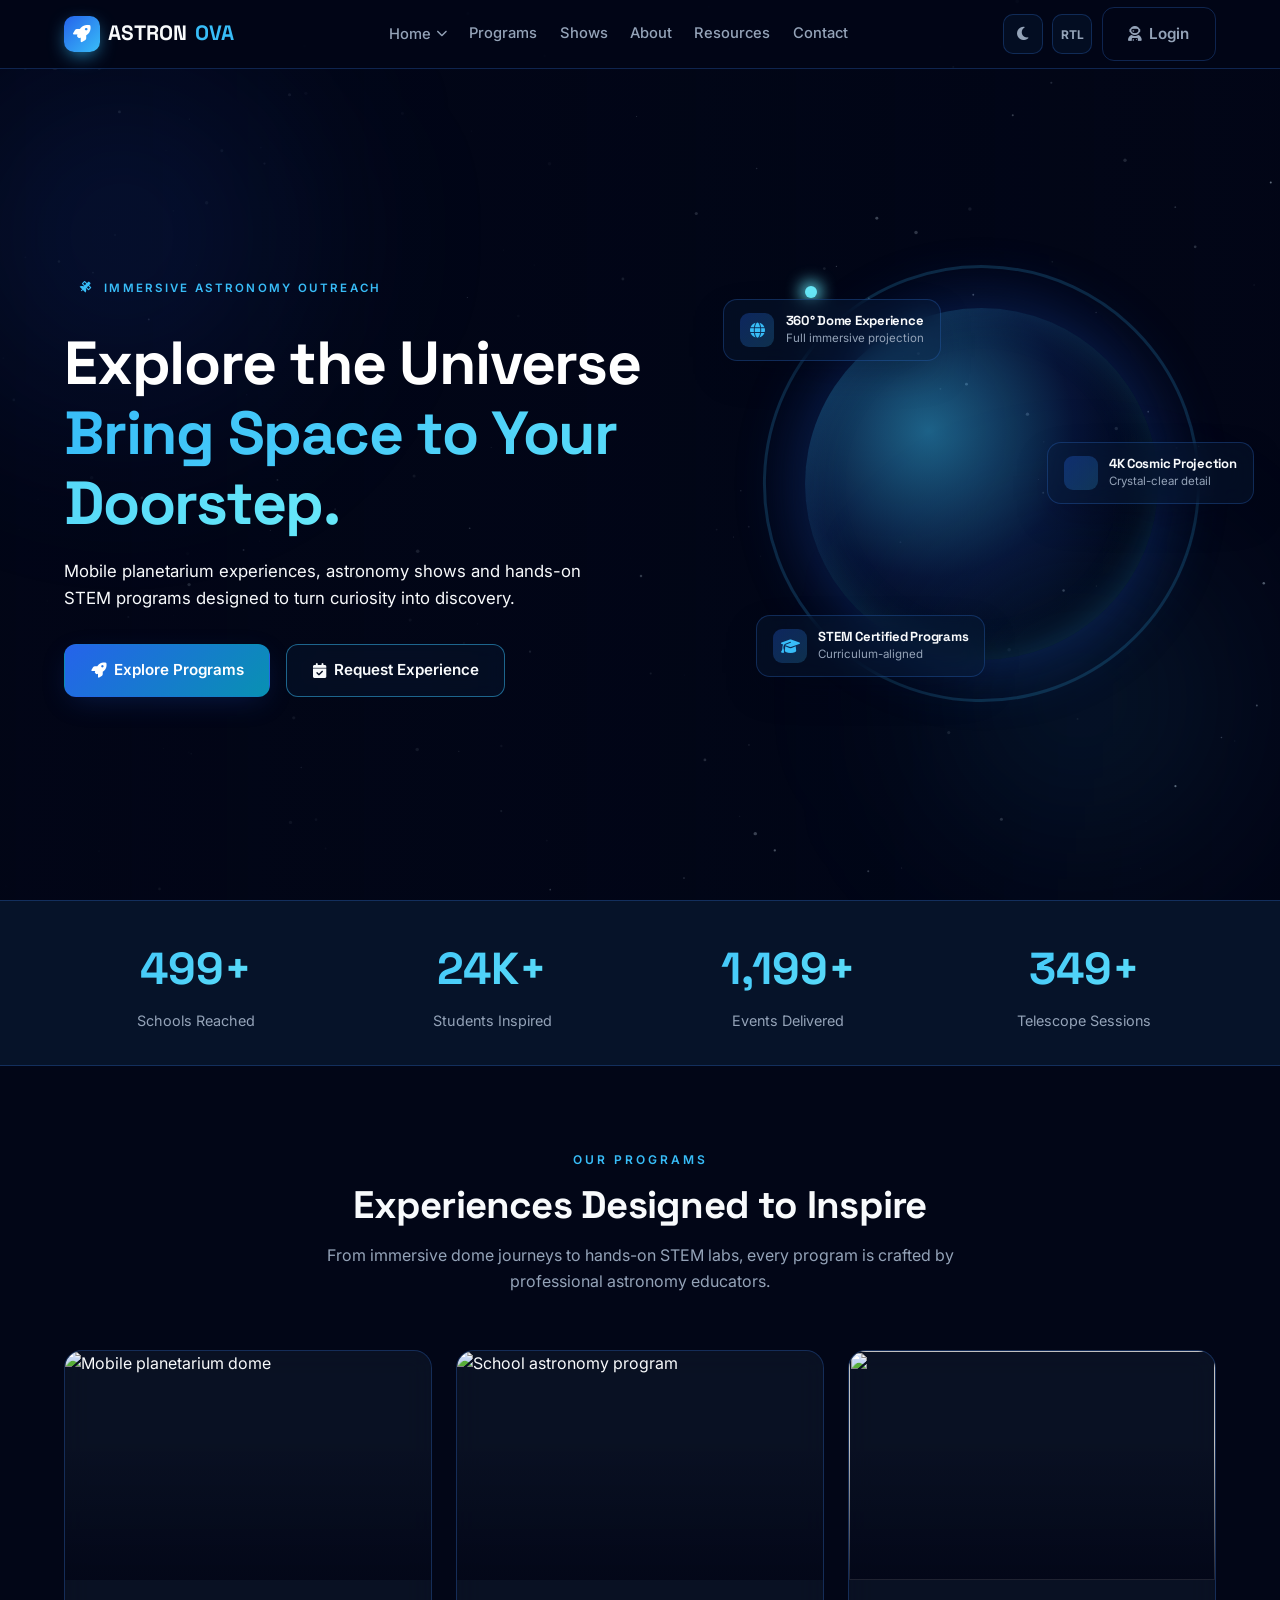
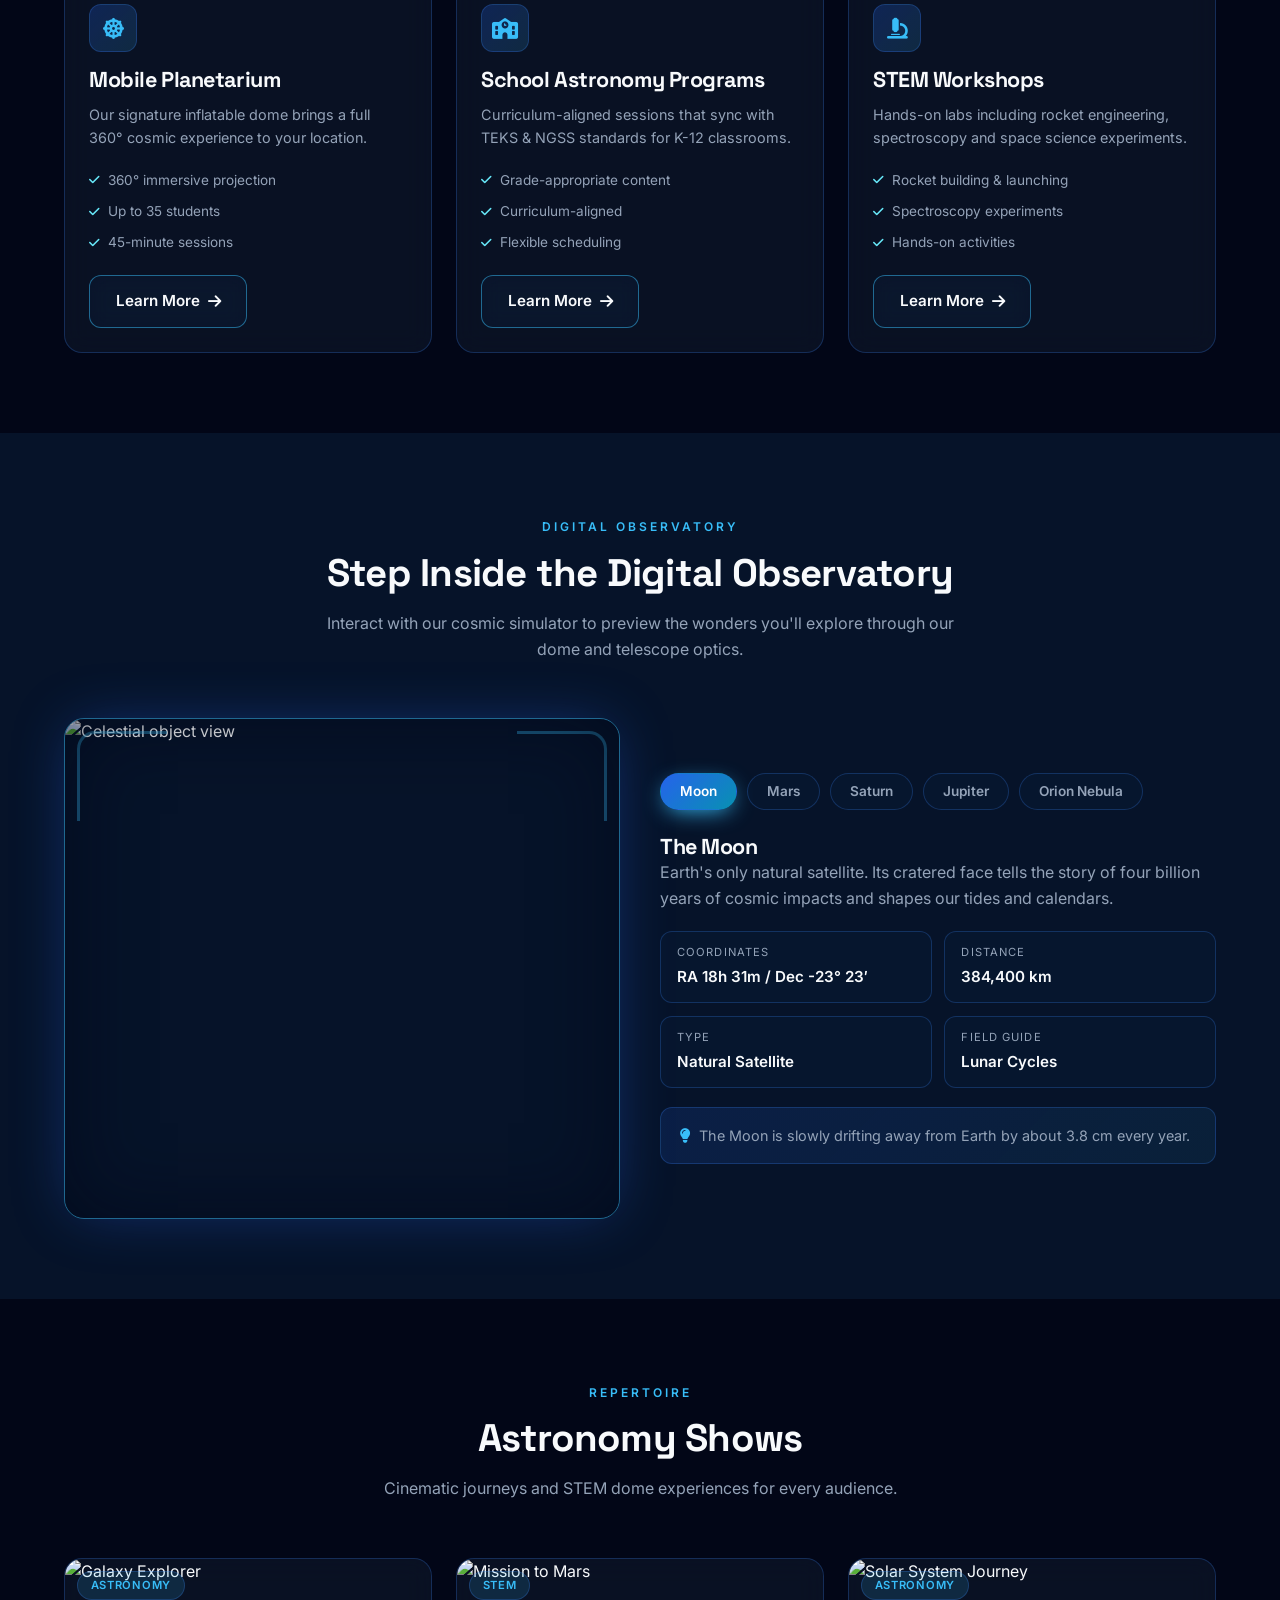
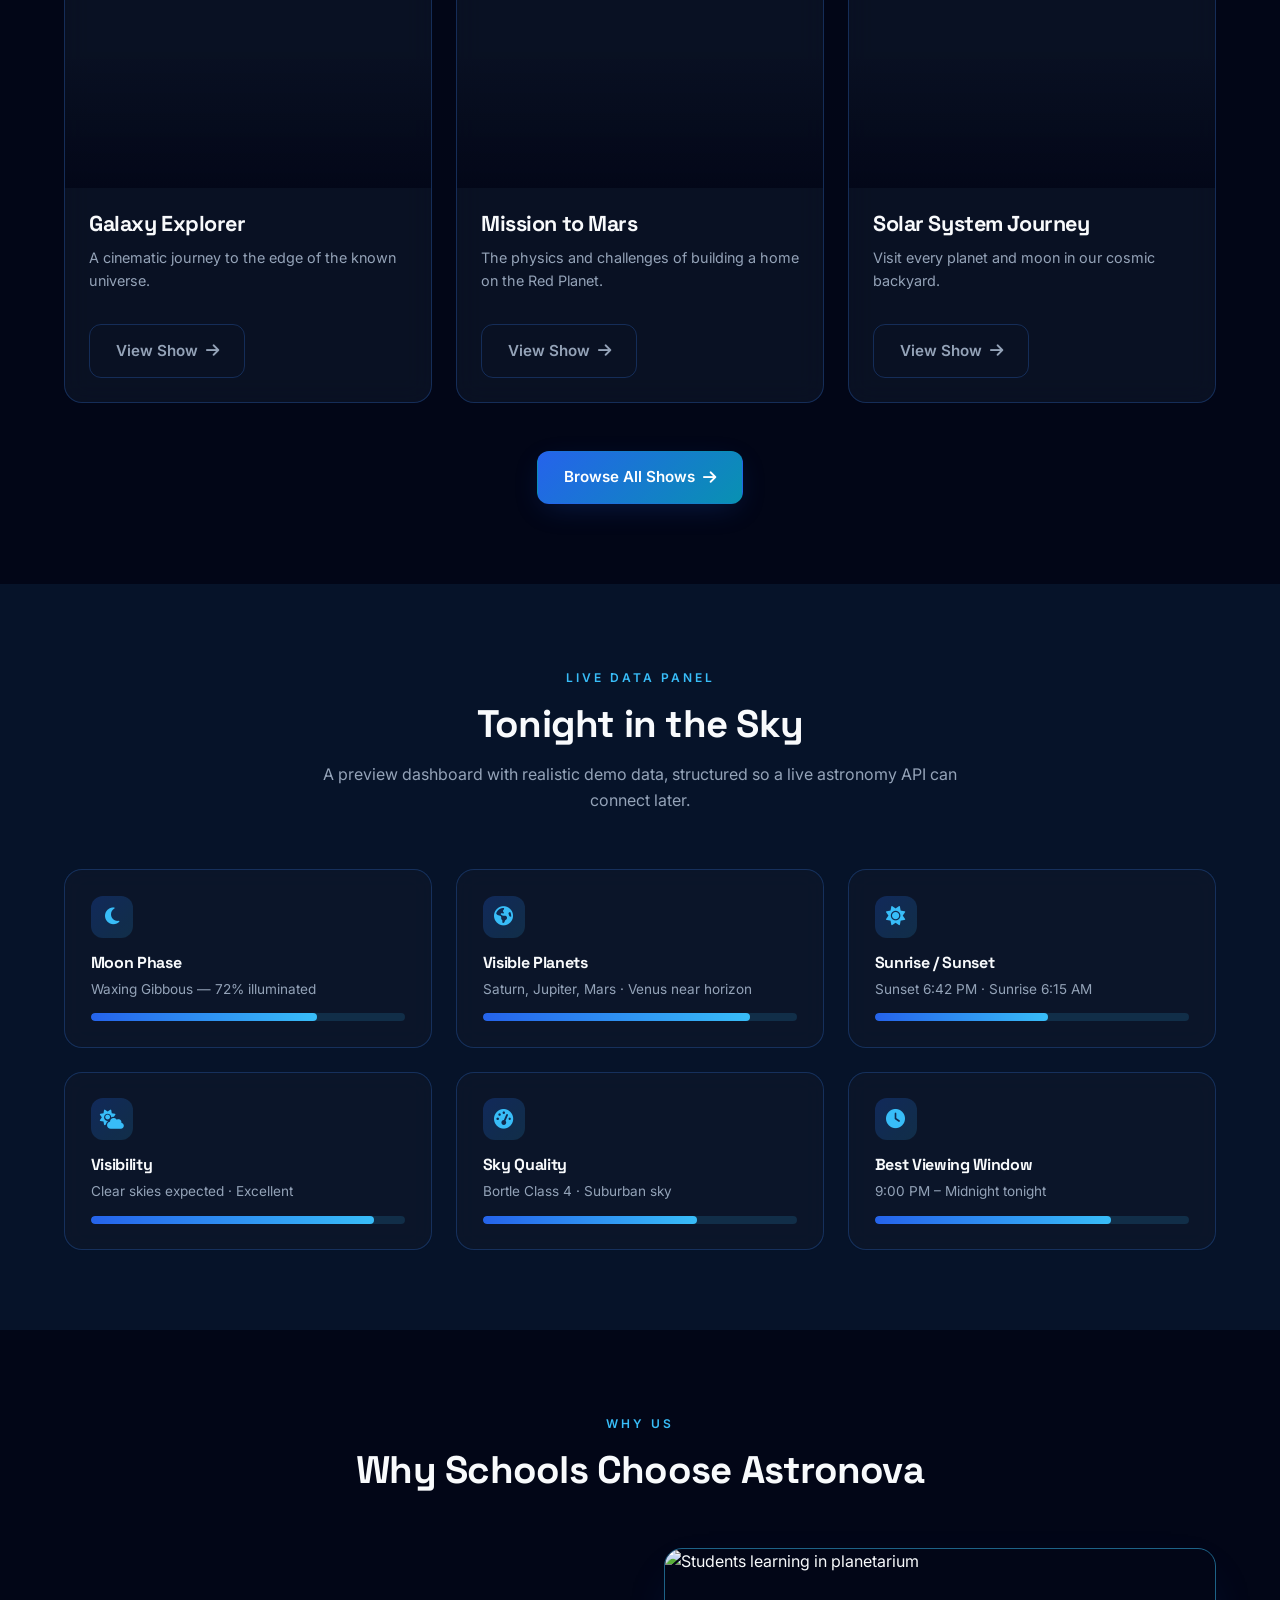
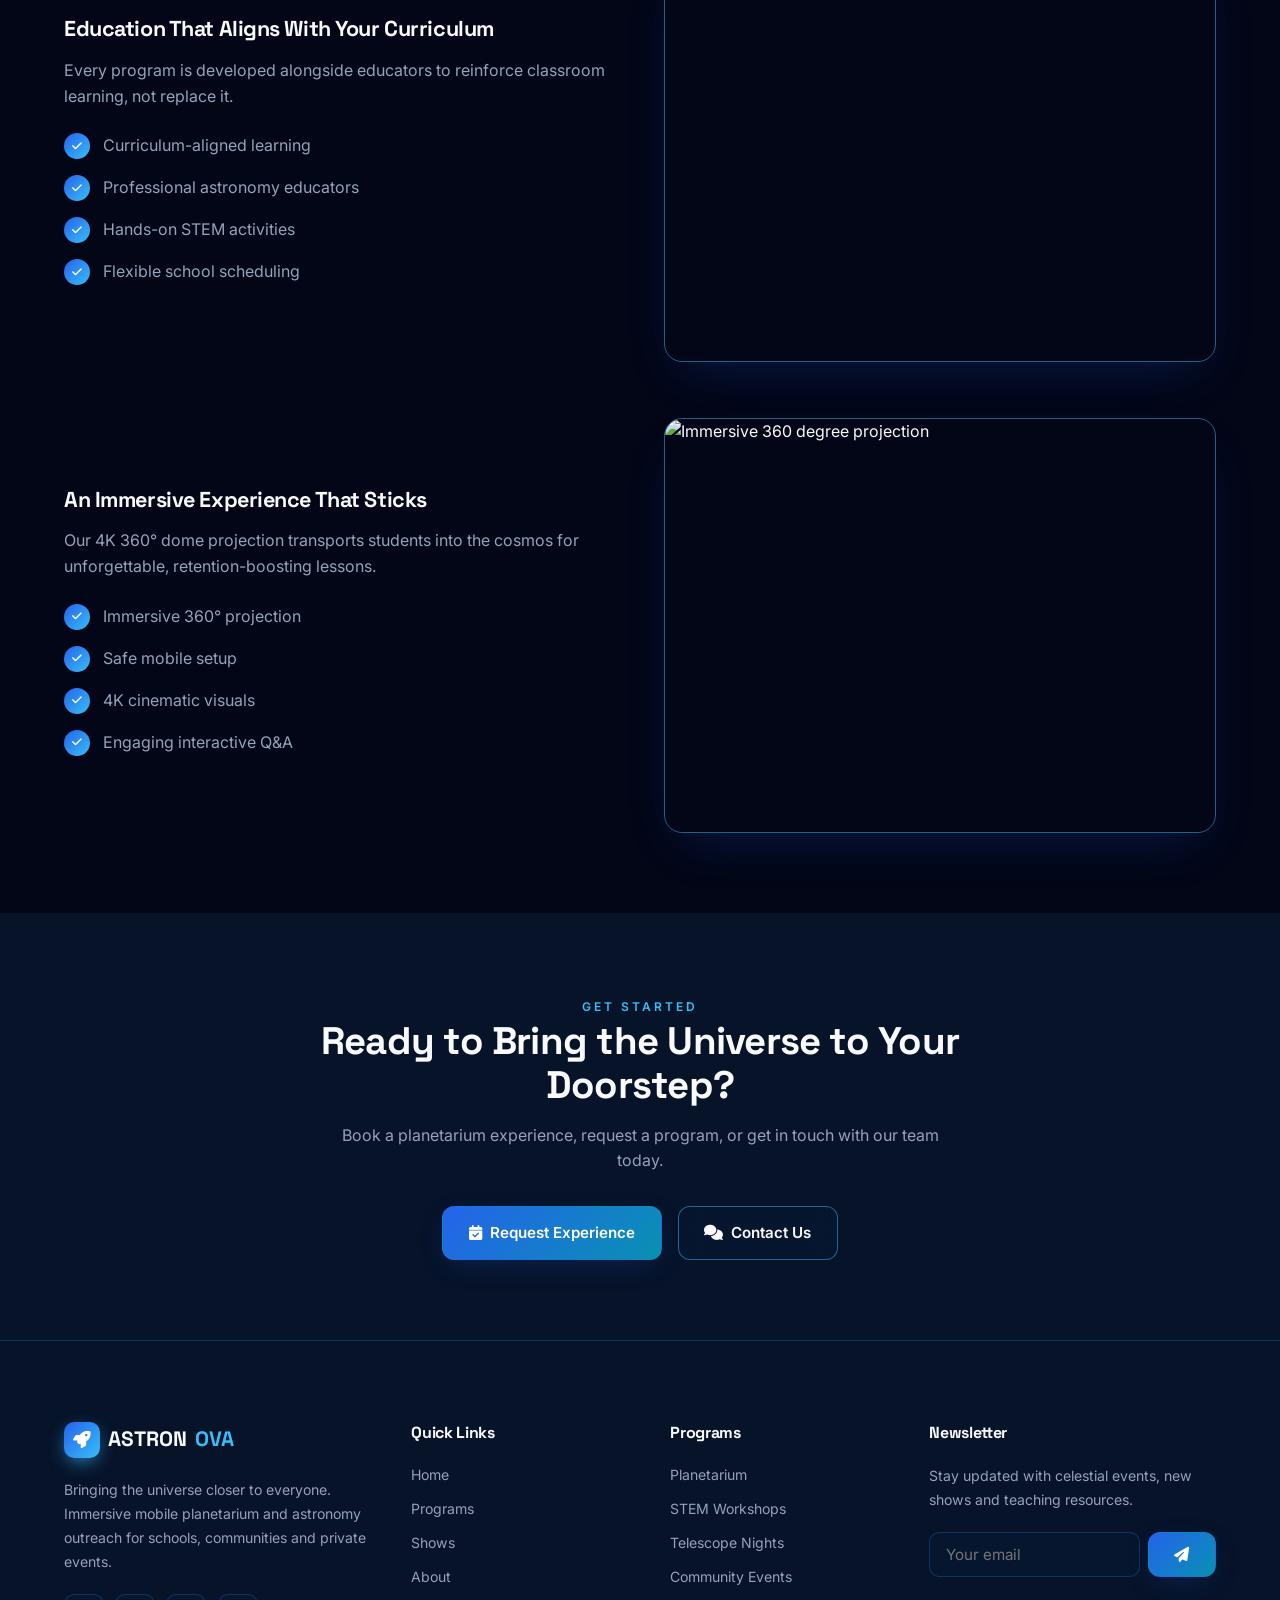
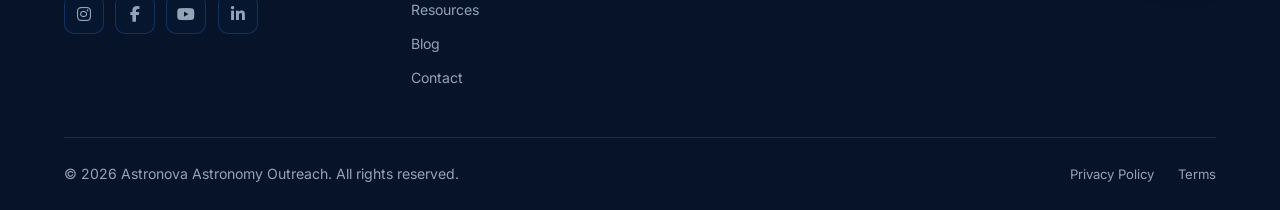
==== commit 763a3587: "first commit" ====
--- a/index.html
+++ b/index.html
@@ -5,6 +5,7 @@
   <meta name="viewport" content="width=device-width, initial-scale=1.0">
   <meta name="description" content="Astronova — Mobile planetarium & astronomy outreach. Bringing the universe closer to everyone.">
   <title>ASTRONOVA | Mobile Planetarium & Astronomy Outreach</title>
+  <link rel="icon" type="image/svg+xml" href="assets/favicon.svg">
   <link rel="preconnect" href="https://fonts.googleapis.com">
   <link rel="preconnect" href="https://fonts.gstatic.com" crossorigin>
   <link href="https://fonts.googleapis.com/css2?family=Inter:wght@300;400;500;600;700&family=Space+Grotesk:wght@400;500;700&display=swap" rel="stylesheet">
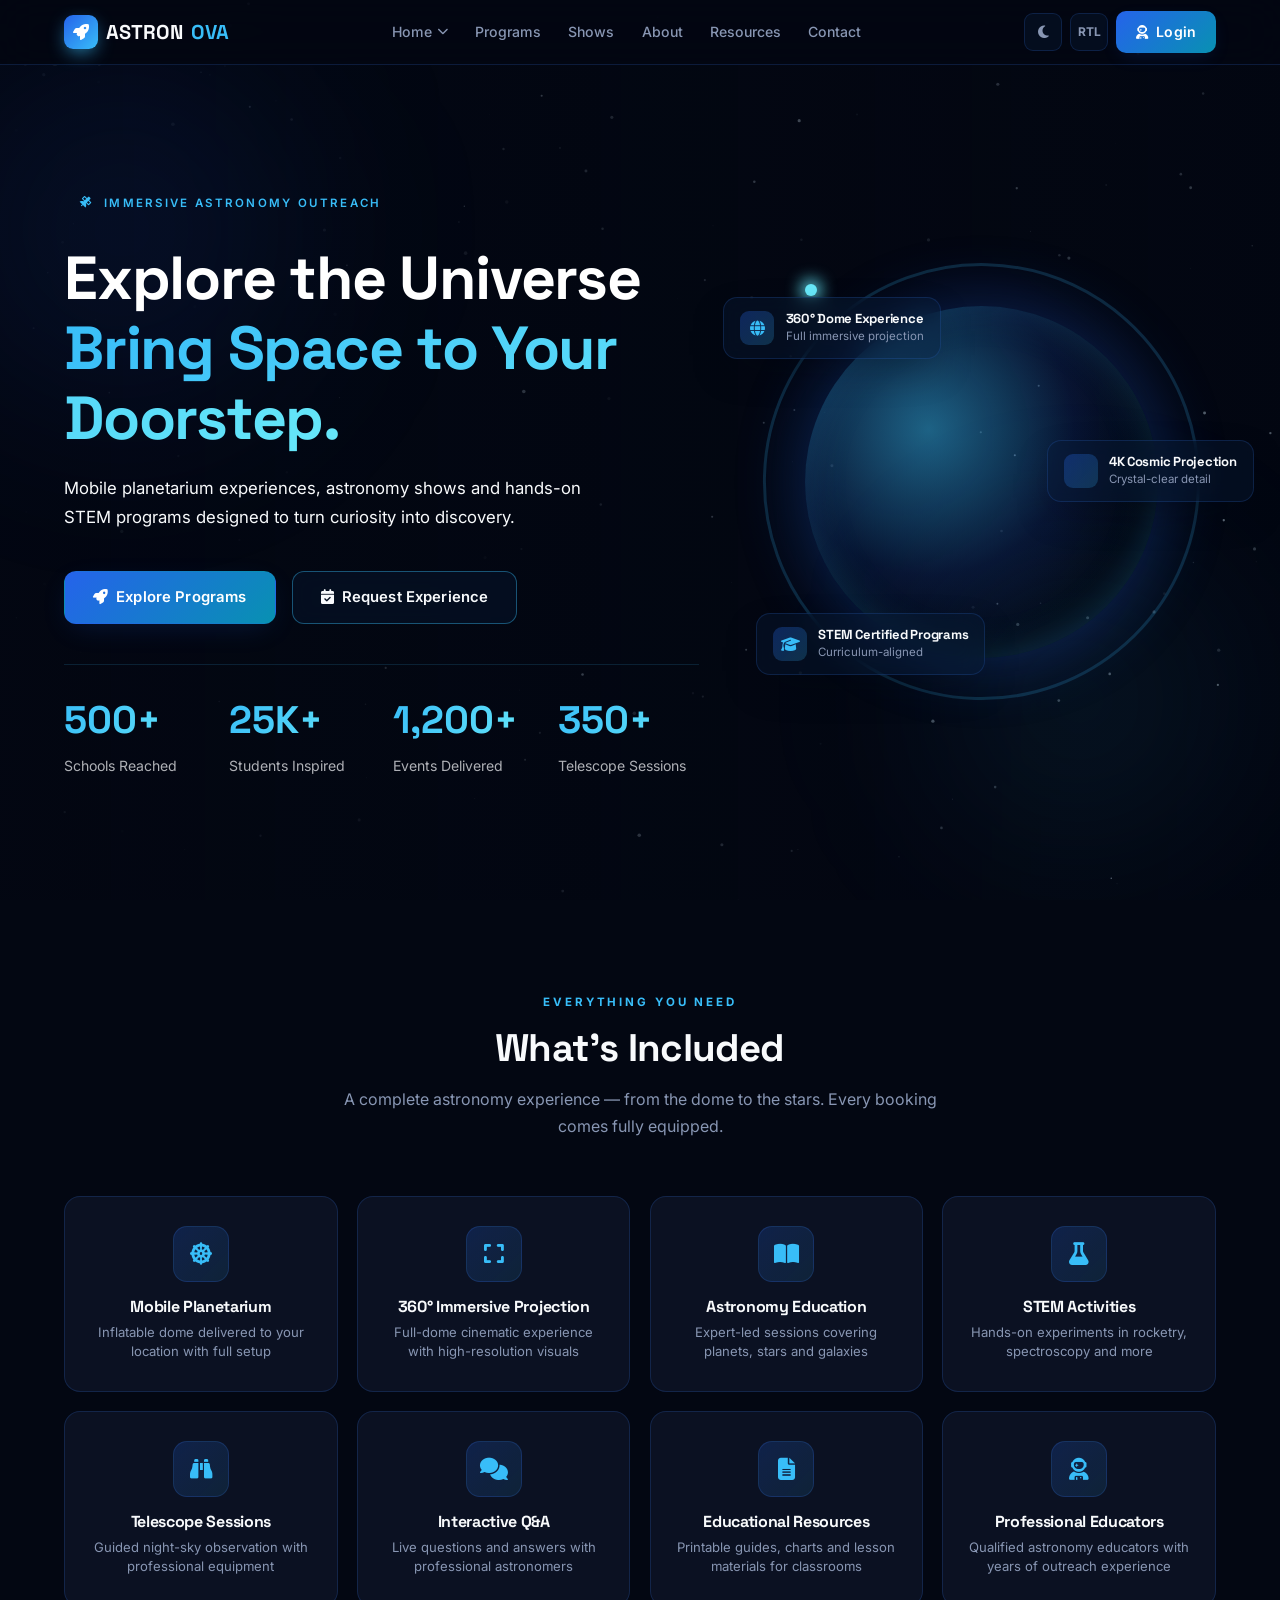
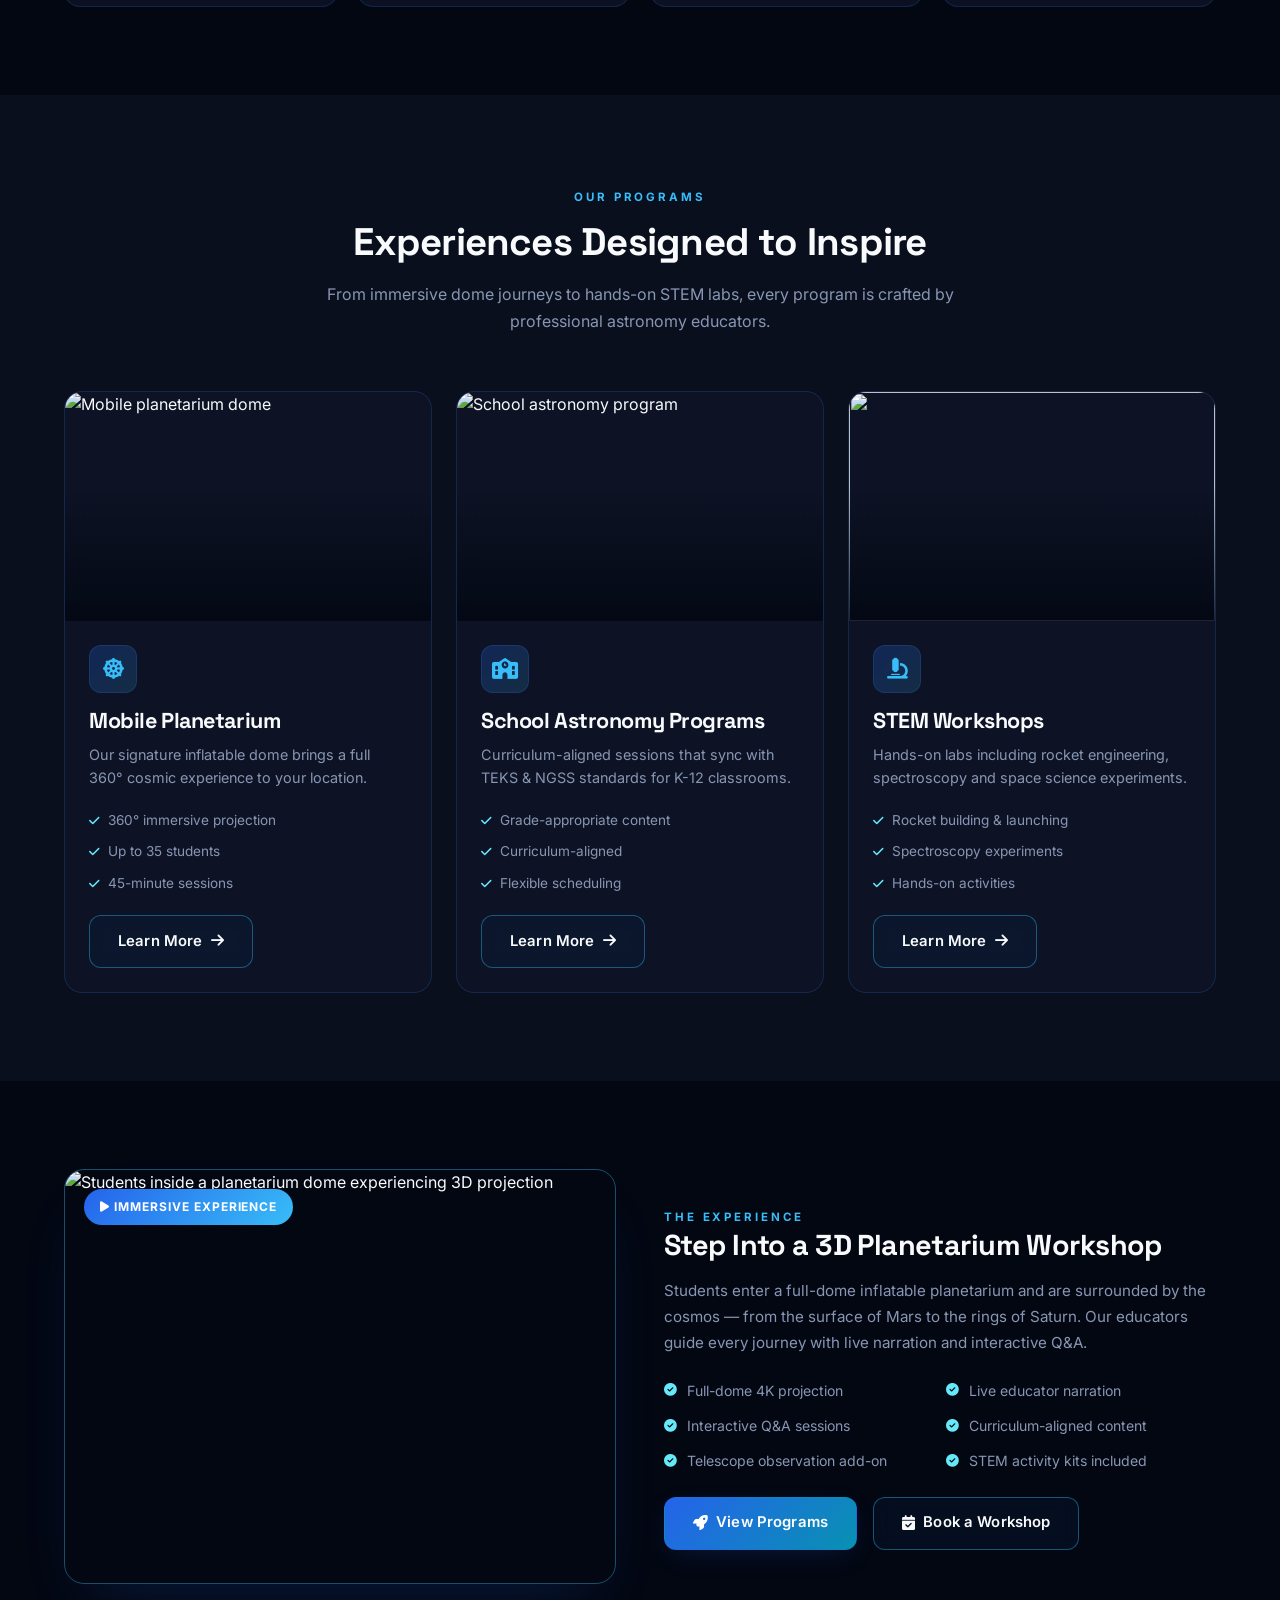
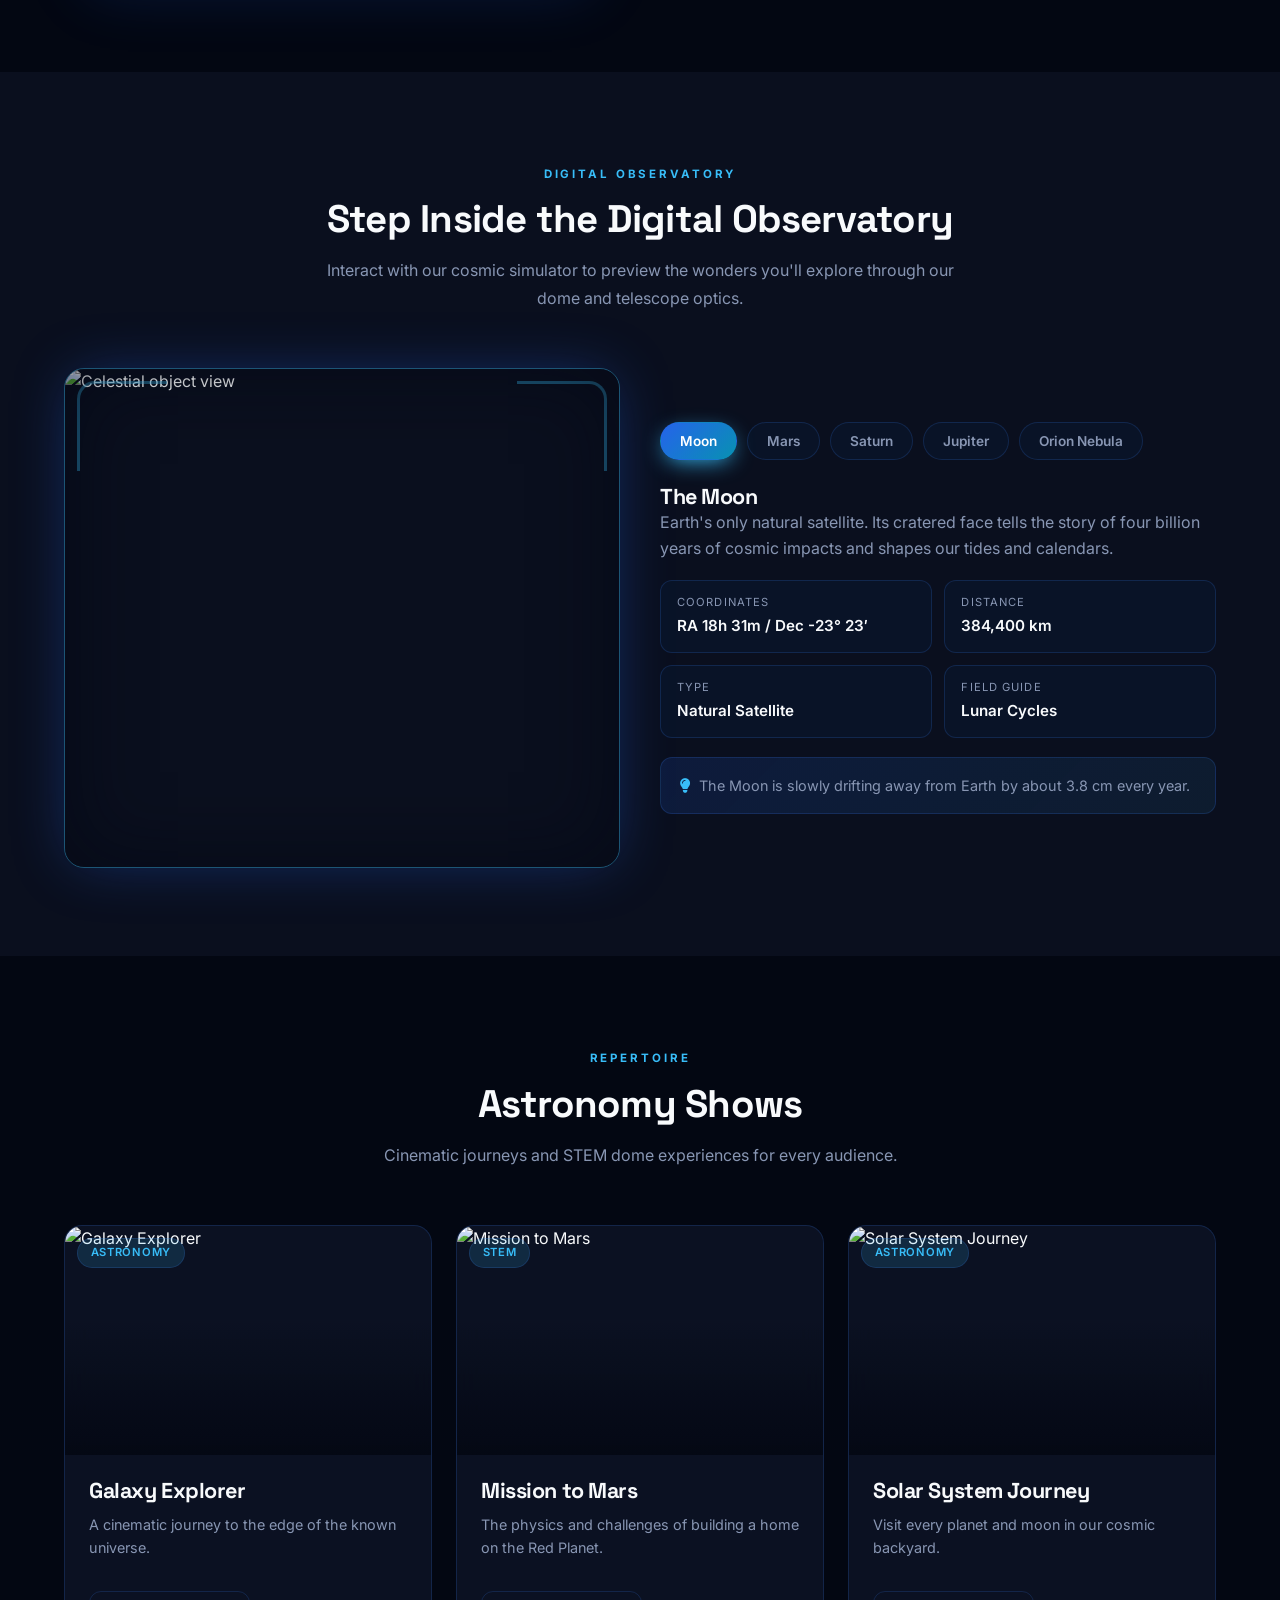
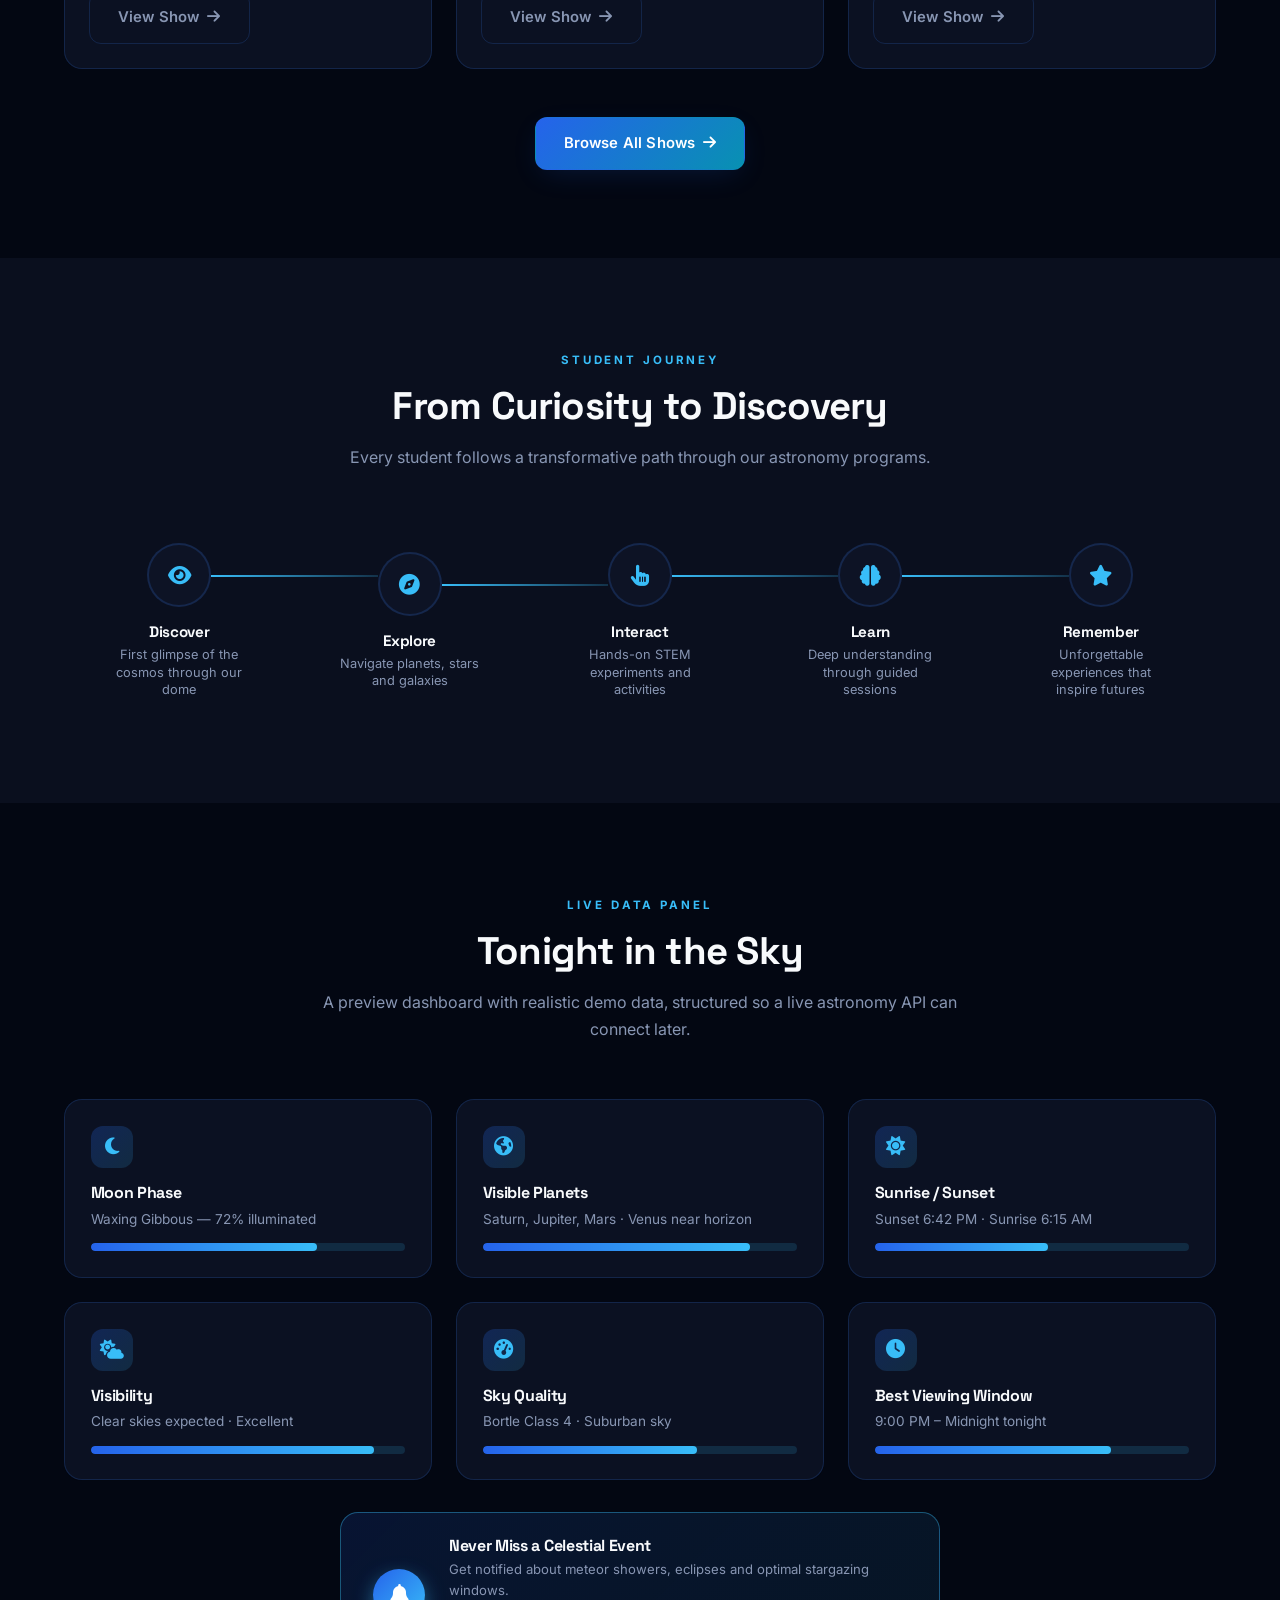
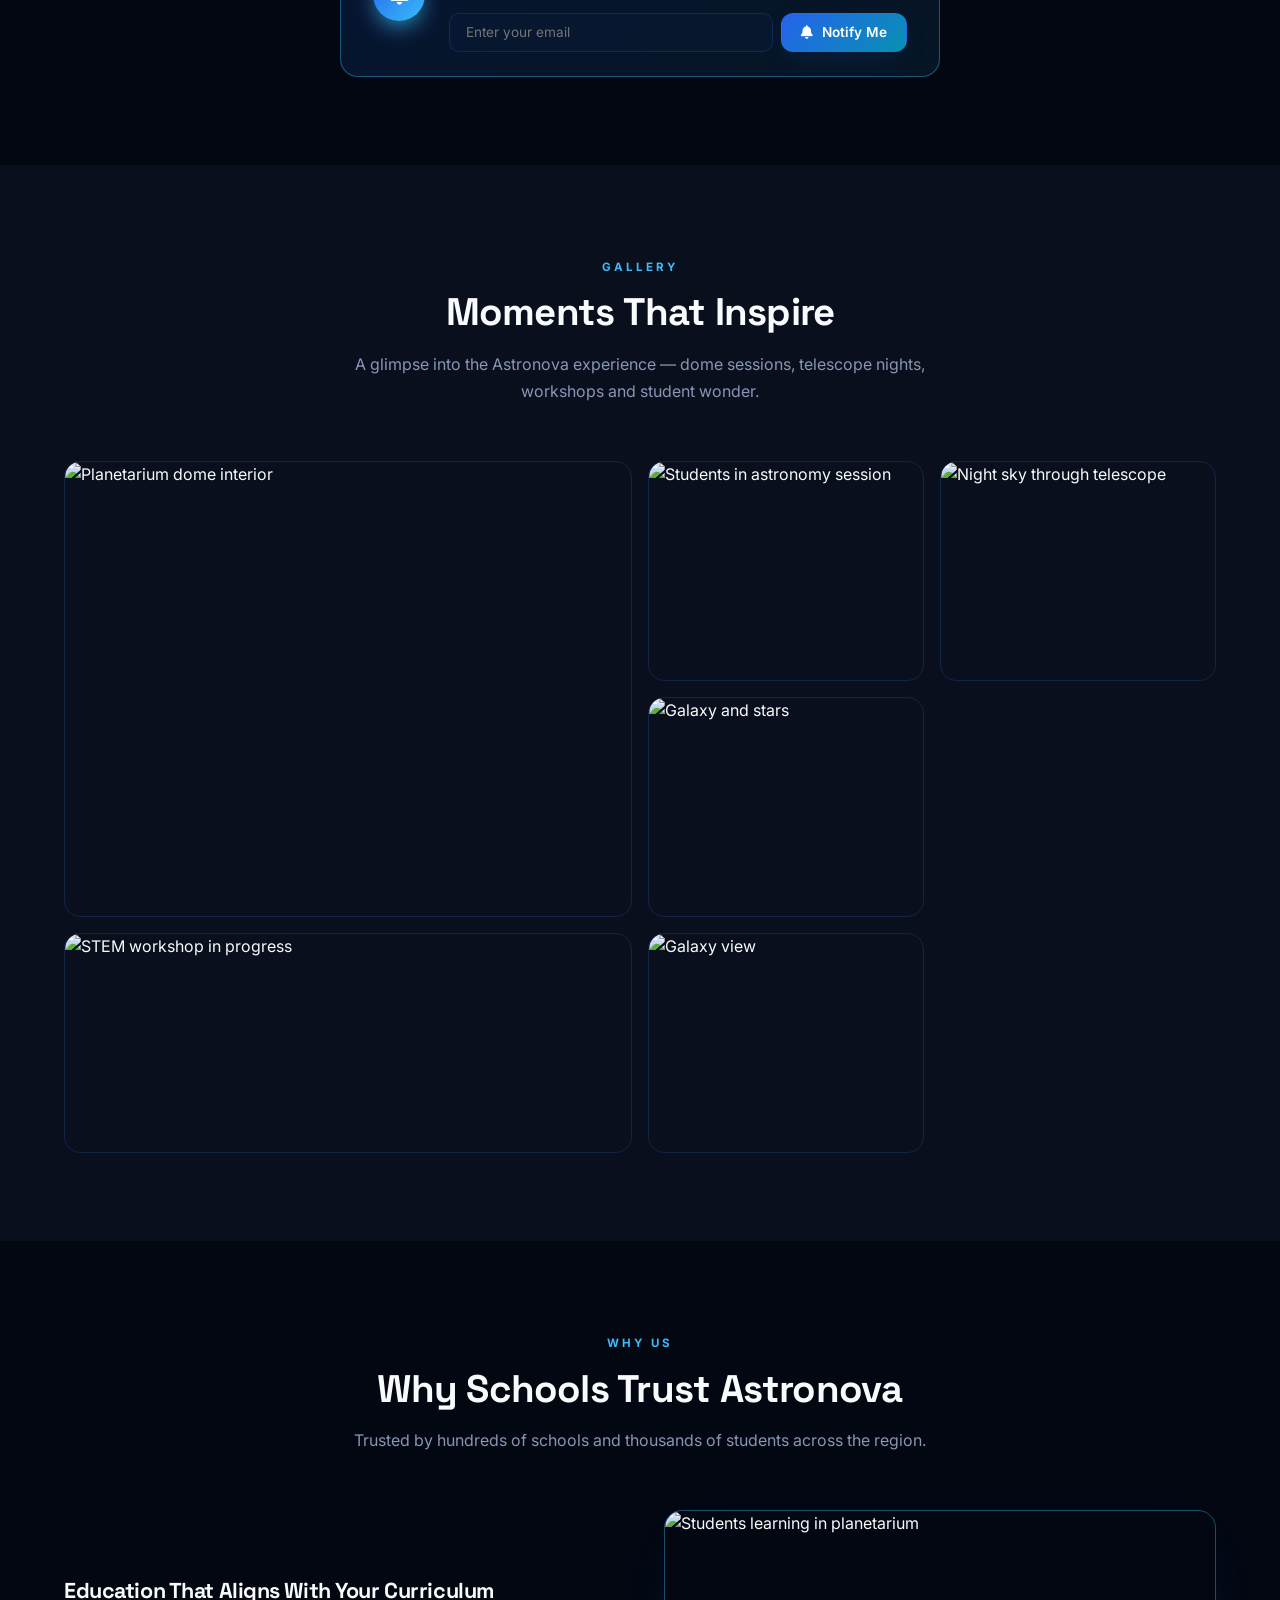
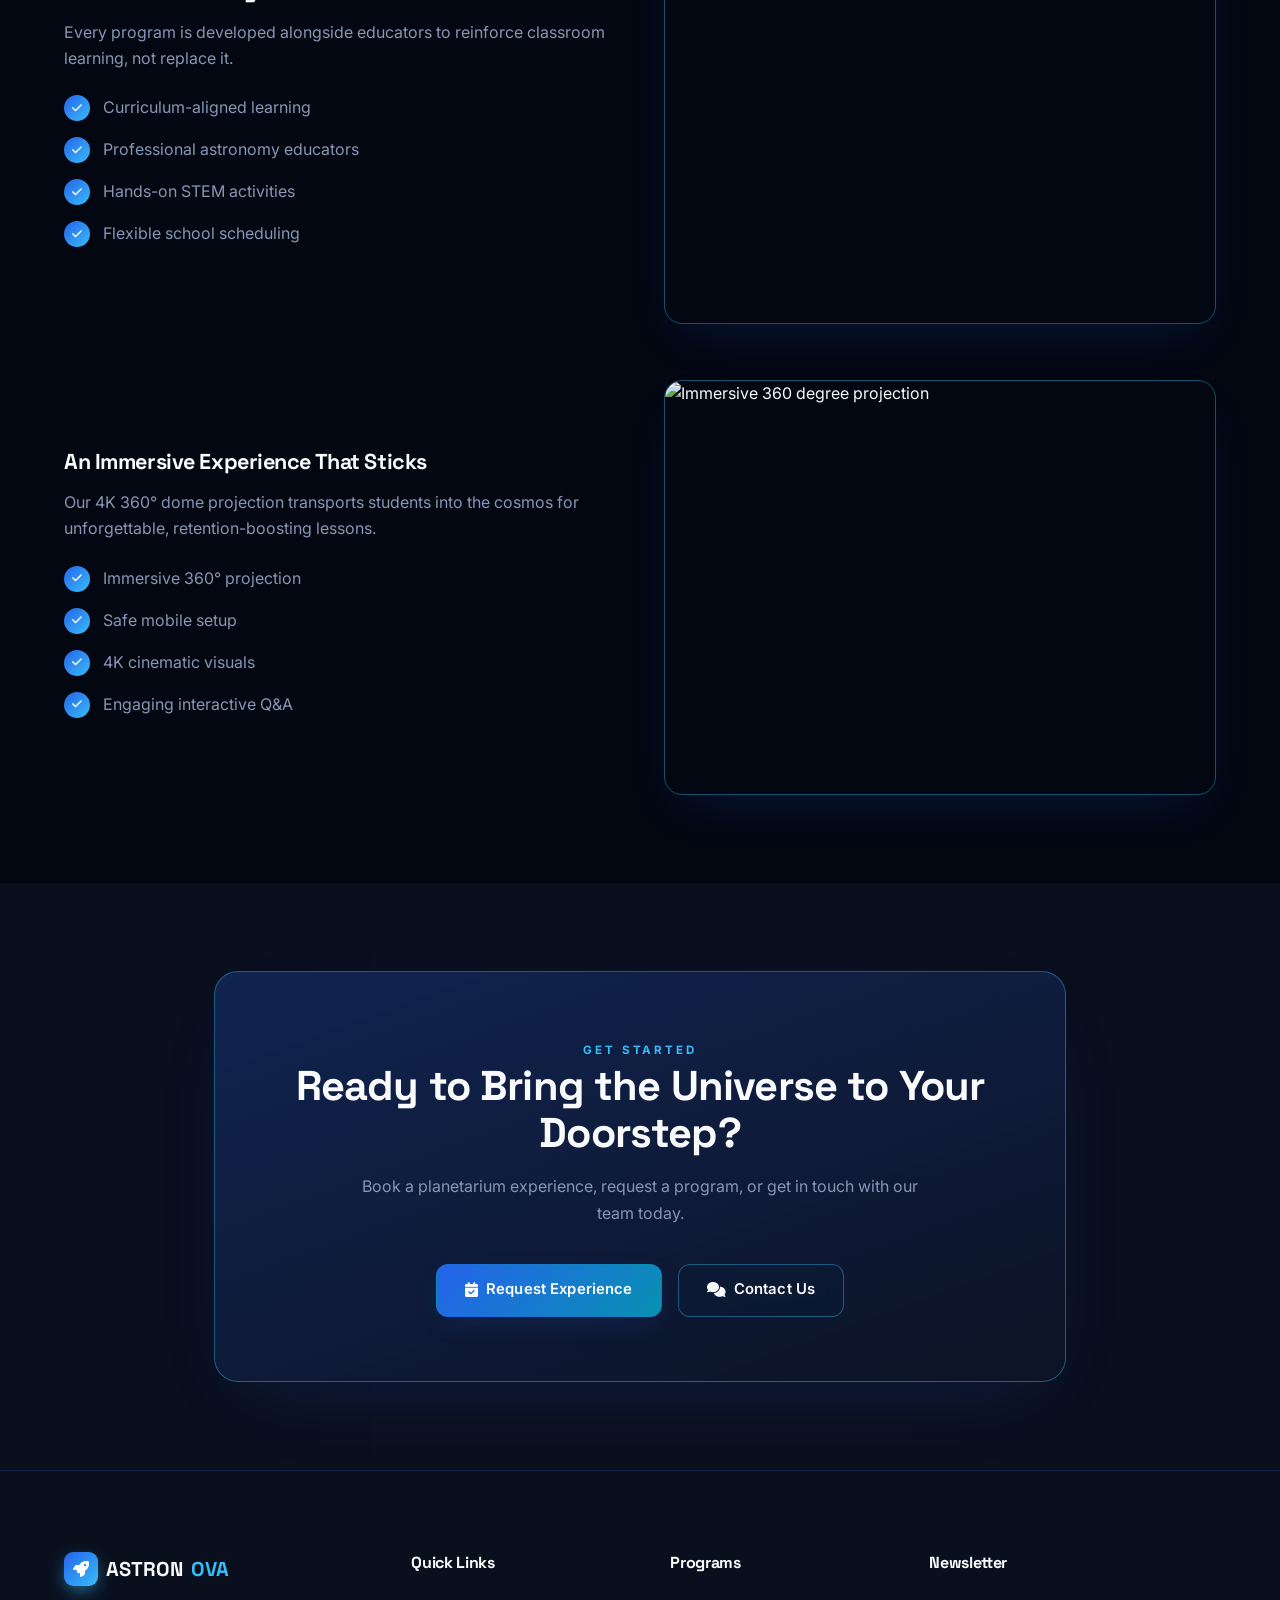
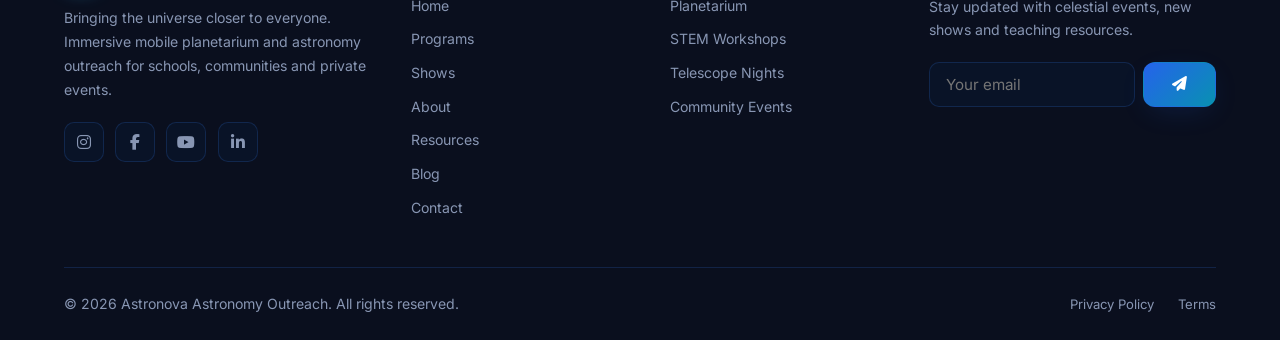
==== commit 7b64c759: "first commit" ====
--- a/index.html
+++ b/index.html
@@ -27,9 +27,15 @@
           <span class="hero-badge"><i class="fas fa-satellite"></i> IMMERSIVE ASTRONOMY OUTREACH</span>
           <h1>Explore the Universe<br><span class="gradient-text">Bring Space to Your Doorstep.</span></h1>
           <p class="lead">Mobile planetarium experiences, astronomy shows and hands-on STEM programs designed to turn curiosity into discovery.</p>
-          <div class="hero-btns">
+          <div class="hero-btns" style="margin-bottom:2.5rem">
             <a href="programs.html" class="btn btn-primary"><i class="fas fa-rocket"></i> Explore Programs</a>
             <a href="#" class="btn btn-secondary" data-book><i class="fas fa-calendar-check"></i> Request Experience</a>
+          </div>
+          <div class="stats-grid">
+            <div><div class="stat-number" data-count="500" data-suffix="+">0</div><div class="stat-label">Schools Reached</div></div>
+            <div><div class="stat-number" data-count="25" data-suffix="K+">0</div><div class="stat-label">Students Inspired</div></div>
+            <div><div class="stat-number" data-count="1200" data-suffix="+">0</div><div class="stat-label">Events Delivered</div></div>
+            <div><div class="stat-number" data-count="350" data-suffix="+">0</div><div class="stat-label">Telescope Sessions</div></div>
           </div>
         </div>
         <div class="hero-visual reveal d-2">
@@ -52,18 +58,61 @@
       </div>
     </section>
 
-    <!-- ============ STATS ============ -->
-    <section class="stats-wrap">
-      <div class="container stats-grid">
-        <div class="reveal"><div class="stat-number" data-count="500" data-suffix="+">0</div><div class="stat-label">Schools Reached</div></div>
-        <div class="reveal d-1"><div class="stat-number" data-count="25" data-suffix="K+">0</div><div class="stat-label">Students Inspired</div></div>
-        <div class="reveal d-2"><div class="stat-number" data-count="1200" data-suffix="+">0</div><div class="stat-label">Events Delivered</div></div>
-        <div class="reveal d-3"><div class="stat-number" data-count="350" data-suffix="+">0</div><div class="stat-label">Telescope Sessions</div></div>
-      </div>
-    </section>
-
-    <!-- ============ 1. PLANETARIUM PROGRAMS ============ -->
+    <!-- ============ WHAT'S INCLUDED ============ -->
     <section class="section">
+      <div class="container">
+        <div class="section-head reveal">
+          <span class="eyebrow">Everything You Need</span>
+          <h2>What's Included</h2>
+          <p class="section-sub">A complete astronomy experience — from the dome to the stars. Every booking comes fully equipped.</p>
+        </div>
+        <div class="included-grid">
+          <div class="included-card reveal">
+            <div class="included-icon"><i class="fas fa-dharmachakra"></i></div>
+            <h4>Mobile Planetarium</h4>
+            <p>Inflatable dome delivered to your location with full setup</p>
+          </div>
+          <div class="included-card reveal d-1">
+            <div class="included-icon"><i class="fas fa-expand"></i></div>
+            <h4>360° Immersive Projection</h4>
+            <p>Full-dome cinematic experience with high-resolution visuals</p>
+          </div>
+          <div class="included-card reveal d-2">
+            <div class="included-icon"><i class="fas fa-book-open"></i></div>
+            <h4>Astronomy Education</h4>
+            <p>Expert-led sessions covering planets, stars and galaxies</p>
+          </div>
+          <div class="included-card reveal d-3">
+            <div class="included-icon"><i class="fas fa-flask"></i></div>
+            <h4>STEM Activities</h4>
+            <p>Hands-on experiments in rocketry, spectroscopy and more</p>
+          </div>
+          <div class="included-card reveal">
+            <div class="included-icon"><i class="fas fa-binoculars"></i></div>
+            <h4>Telescope Sessions</h4>
+            <p>Guided night-sky observation with professional equipment</p>
+          </div>
+          <div class="included-card reveal d-1">
+            <div class="included-icon"><i class="fas fa-comments"></i></div>
+            <h4>Interactive Q&A</h4>
+            <p>Live questions and answers with professional astronomers</p>
+          </div>
+          <div class="included-card reveal d-2">
+            <div class="included-icon"><i class="fas fa-file-lines"></i></div>
+            <h4>Educational Resources</h4>
+            <p>Printable guides, charts and lesson materials for classrooms</p>
+          </div>
+          <div class="included-card reveal d-3">
+            <div class="included-icon"><i class="fas fa-user-astronaut"></i></div>
+            <h4>Professional Educators</h4>
+            <p>Qualified astronomy educators with years of outreach experience</p>
+          </div>
+        </div>
+      </div>
+    </section>
+
+    <!-- ============ PLANETARIUM PROGRAMS ============ -->
+    <section class="section" style="background:var(--bg-secondary)">
       <div class="container">
         <div class="section-head reveal">
           <span class="eyebrow">Our Programs</span>
@@ -117,7 +166,36 @@
       </div>
     </section>
 
-    <!-- ============ 2. INTERACTIVE DIGITAL OBSERVATORY ============ -->
+    <!-- ============ 3D PLANETARIUM WORKSHOP ============ -->
+    <section class="section">
+      <div class="container">
+        <div class="workshop-layout">
+          <div class="workshop-visual reveal reveal-left">
+            <img src="https://www.swlondoner.co.uk/wp-content/uploads/2026/01/planetarium_interior-970x605.jpg" alt="Students inside a planetarium dome experiencing 3D projection" loading="lazy">
+            <span class="workshop-badge"><i class="fas fa-play"></i> Immersive Experience</span>
+          </div>
+          <div class="workshop-content reveal reveal-right">
+            <span class="eyebrow">The Experience</span>
+            <h3>Step Into a 3D Planetarium Workshop</h3>
+            <p>Students enter a full-dome inflatable planetarium and are surrounded by the cosmos — from the surface of Mars to the rings of Saturn. Our educators guide every journey with live narration and interactive Q&A.</p>
+            <div class="workshop-features">
+              <div class="workshop-feature"><i class="fas fa-check-circle"></i> Full-dome 4K projection</div>
+              <div class="workshop-feature"><i class="fas fa-check-circle"></i> Live educator narration</div>
+              <div class="workshop-feature"><i class="fas fa-check-circle"></i> Interactive Q&A sessions</div>
+              <div class="workshop-feature"><i class="fas fa-check-circle"></i> Curriculum-aligned content</div>
+              <div class="workshop-feature"><i class="fas fa-check-circle"></i> Telescope observation add-on</div>
+              <div class="workshop-feature"><i class="fas fa-check-circle"></i> STEM activity kits included</div>
+            </div>
+            <div style="display:flex;gap:1rem;flex-wrap:wrap">
+              <a href="programs.html" class="btn btn-primary"><i class="fas fa-rocket"></i> View Programs</a>
+              <a href="#" class="btn btn-secondary" data-book><i class="fas fa-calendar-check"></i> Book a Workshop</a>
+            </div>
+          </div>
+        </div>
+      </div>
+    </section>
+
+    <!-- ============ INTERACTIVE DIGITAL OBSERVATORY ============ -->
     <section class="section observatory">
       <div class="container">
         <div class="section-head reveal">
@@ -153,7 +231,7 @@
       </div>
     </section>
 
-    <!-- ============ 3. ASTRONOMY SHOWS (preview) ============ -->
+    <!-- ============ ASTRONOMY SHOWS (preview) ============ -->
     <section class="section">
       <div class="container">
         <div class="section-head reveal">
@@ -193,8 +271,50 @@
       </div>
     </section>
 
-    <!-- ============ 4. LIVE SPACE DATA ============ -->
+    <!-- ============ STUDENT EXPERIENCE JOURNEY ============ -->
     <section class="section" style="background:var(--bg-secondary)">
+      <div class="container">
+        <div class="section-head reveal">
+          <span class="eyebrow">Student Journey</span>
+          <h2>From Curiosity to Discovery</h2>
+          <p class="section-sub">Every student follows a transformative path through our astronomy programs.</p>
+        </div>
+        <div class="journey-path reveal">
+          <div class="journey-step">
+            <div class="journey-connector"></div>
+            <div class="journey-node"><i class="fas fa-eye"></i></div>
+            <h4>Discover</h4>
+            <p>First glimpse of the cosmos through our dome</p>
+          </div>
+          <div class="journey-step">
+            <div class="journey-connector"></div>
+            <div class="journey-node"><i class="fas fa-compass"></i></div>
+            <h4>Explore</h4>
+            <p>Navigate planets, stars and galaxies</p>
+          </div>
+          <div class="journey-step">
+            <div class="journey-connector"></div>
+            <div class="journey-node"><i class="fas fa-hand-pointer"></i></div>
+            <h4>Interact</h4>
+            <p>Hands-on STEM experiments and activities</p>
+          </div>
+          <div class="journey-step">
+            <div class="journey-connector"></div>
+            <div class="journey-node"><i class="fas fa-brain"></i></div>
+            <h4>Learn</h4>
+            <p>Deep understanding through guided sessions</p>
+          </div>
+          <div class="journey-step">
+            <div class="journey-node"><i class="fas fa-star"></i></div>
+            <h4>Remember</h4>
+            <p>Unforgettable experiences that inspire futures</p>
+          </div>
+        </div>
+      </div>
+    </section>
+
+    <!-- ============ LIVE SPACE DATA ============ -->
+    <section class="section">
       <div class="container">
         <div class="section-head reveal">
           <span class="eyebrow">Live Data Panel</span>
@@ -239,15 +359,67 @@
             <div class="meter"><span style="width:75%"></span></div>
           </div>
         </div>
-      </div>
-    </section>
-
-    <!-- ============ 5. WHY ASTRONOVA ============ -->
+        <!-- Notify Me CTA -->
+        <div class="dash-notify reveal">
+          <div class="notify-card">
+            <div class="notify-icon"><i class="fas fa-bell"></i></div>
+            <div class="notify-text">
+              <h4>Never Miss a Celestial Event</h4>
+              <p>Get notified about meteor showers, eclipses and optimal stargazing windows.</p>
+              <form class="notify-form notify-submit">
+                <input type="email" placeholder="Enter your email" required>
+                <button type="submit" class="btn btn-primary"><i class="fas fa-bell"></i> Notify Me</button>
+              </form>
+            </div>
+          </div>
+        </div>
+      </div>
+    </section>
+
+    <!-- ============ GALLERY ============ -->
+    <section class="section" style="background:var(--bg-secondary)">
+      <div class="container">
+        <div class="section-head reveal">
+          <span class="eyebrow">Gallery</span>
+          <h2>Moments That Inspire</h2>
+          <p class="section-sub">A glimpse into the Astronova experience — dome sessions, telescope nights, workshops and student wonder.</p>
+        </div>
+        <div class="gallery-grid">
+          <div class="gallery-item reveal">
+            <img src="https://www.swlondoner.co.uk/wp-content/uploads/2026/01/planetarium_interior-970x605.jpg" alt="Planetarium dome interior" loading="lazy">
+            <div class="gallery-overlay"><h4>Planetarium Dome</h4><p>360° Immersive Experience</p></div>
+          </div>
+          <div class="gallery-item reveal d-1">
+            <img src="https://images.unsplash.com/photo-1517976487492-5750f3195933?auto=format&fit=crop&w=600&q=70" alt="Students in astronomy session" loading="lazy">
+            <div class="gallery-overlay"><h4>Student Sessions</h4><p>Learning Through Wonder</p></div>
+          </div>
+          <div class="gallery-item reveal d-2">
+            <img src="https://images.unsplash.com/photo-1444703686981-a3abbc4d4fe3?auto=format&fit=crop&w=600&q=70" alt="Night sky through telescope" loading="lazy">
+            <div class="gallery-overlay"><h4>Telescope Nights</h4><p>Guided Observation</p></div>
+          </div>
+          <div class="gallery-item reveal d-3">
+            <img src="https://images.unsplash.com/photo-1465101162946-4377e57745c3?auto=format&fit=crop&w=600&q=70" alt="Galaxy and stars" loading="lazy">
+            <div class="gallery-overlay"><h4>Cosmic Journeys</h4><p>Exploring the Galaxy</p></div>
+          </div>
+          <div class="gallery-item reveal">
+            <img src="https://quickline.co.uk/wp-content/uploads/2026/05/Quickline-inspires-next-generation-with-STEM-workshops-in-East-Yorkshire-village-Content-2.jpg" alt="STEM workshop in progress" loading="lazy">
+            <div class="gallery-overlay"><h4>STEM Workshops</h4><p>Hands-On Discovery</p></div>
+          </div>
+          <div class="gallery-item reveal d-1">
+            <img src="https://cdn.wallpapersafari.com/71/32/Ylgq7x.jpg" alt="Galaxy view" loading="lazy">
+            <div class="gallery-overlay"><h4>Deep Space</h4><p>Galaxies & Nebulae</p></div>
+          </div>
+        </div>
+      </div>
+    </section>
+
+    <!-- ============ WHY ASTRONOVA ============ -->
     <section class="section">
       <div class="container">
         <div class="section-head reveal">
           <span class="eyebrow">Why Us</span>
-          <h2>Why Schools Choose Astronova</h2>
+          <h2>Why Schools Trust Astronova</h2>
+          <p class="section-sub">Trusted by hundreds of schools and thousands of students across the region.</p>
         </div>
         <div class="why-item reveal">
           <div class="why-content">
@@ -274,14 +446,14 @@
       </div>
     </section>
 
-    <!-- ============ 6. CTA / CONTACT ============ -->
-    <section class="section" style="background:var(--bg-secondary)">
-      <div class="container text-center" style="max-width:760px">
-        <div class="reveal">
+    <!-- ============ CTA / CONTACT ============ -->
+    <section class="section cta-section">
+      <div class="container">
+        <div class="cta-box reveal">
           <span class="eyebrow">Get Started</span>
           <h2>Ready to Bring the Universe to Your Doorstep?</h2>
-          <p class="section-sub" style="margin-left:auto;margin-right:auto">Book a planetarium experience, request a program, or get in touch with our team today.</p>
-          <div style="display:flex;gap:1rem;justify-content:center;flex-wrap:wrap;margin-top:2rem">
+          <p class="section-sub">Book a planetarium experience, request a program, or get in touch with our team today.</p>
+          <div class="cta-btns">
             <a href="#" class="btn btn-primary" data-book><i class="fas fa-calendar-check"></i> Request Experience</a>
             <a href="contact.html" class="btn btn-secondary"><i class="fas fa-comments"></i> Contact Us</a>
           </div>
--- a/css/style.css
+++ b/css/style.css
@@ -1,12 +1,13 @@
 /* ============================================================
    ASTRONOVA — Premium Mobile Planetarium & Astronomy Outreach
-   Design System (Dark/Light + RTL/LTR ready)
+   Design System (Dark/Light + RTL/LTR ready) — Refined v2
    ============================================================ */
 
 /* ---------- Theme Tokens ---------- */
 :root {
-  --space-navy: #020617;
-  --midnight: #061329;
+  --space-navy: #030712;
+  --midnight: #0a0f1e;
+  --deep-surface: #0f1629;
   --cosmic-blue: #0B1F3A;
   --royal-blue: #2563EB;
   --electric-blue: #38BDF8;
@@ -16,26 +17,36 @@
 
   --bg-primary: var(--space-navy);
   --bg-secondary: var(--midnight);
-  --bg-card: rgba(15, 23, 42, 0.65);
+  --bg-tertiary: var(--deep-surface);
+  --bg-card: rgba(15, 22, 41, 0.75);
   --bg-glass: rgba(11, 31, 58, 0.35);
-  --border-color: rgba(59, 130, 246, 0.25);
-  --border-strong: rgba(56, 189, 248, 0.5);
+  --border-color: rgba(59, 130, 246, 0.18);
+  --border-strong: rgba(56, 189, 248, 0.4);
   --text-primary: var(--soft-white);
-  --text-secondary: var(--muted-blue);
-  --shadow-color: rgba(37, 99, 235, 0.25);
-  --grid-lines: rgba(56, 189, 248, 0.08);
+  --text-secondary: #8896b3;
+  --accent: #7dd3fc;
+  --accent-strong: #38BDF8;
+  --shadow-color: rgba(37, 99, 235, 0.2);
+  --glow-color: rgba(56, 189, 248, 0.15);
+  --grid-lines: rgba(56, 189, 248, 0.06);
 }
 
 [data-theme="light"] {
-  --bg-primary: #eef5ff;
-  --bg-secondary: #e3edfb;
-  --bg-card: rgba(248, 250, 252, 0.92);
-  --bg-glass: rgba(255, 255, 255, 0.65);
-  --border-color: rgba(37, 99, 235, 0.22);
-  --text-primary: #0f172a;
-  --text-secondary: #475569;
-  --shadow-color: rgba(37, 99, 235, 0.15);
-  --grid-lines: rgba(37, 99, 235, 0.1);
+  --bg-primary: #f0f5ff;
+  --bg-secondary: #e6eef9;
+  --bg-tertiary: #dce6f5;
+  --bg-card: rgba(255, 255, 255, 0.95);
+  --bg-glass: rgba(255, 255, 255, 0.7);
+  --border-color: rgba(30, 64, 175, 0.18);
+  --border-strong: rgba(30, 64, 175, 0.35);
+  --text-primary: #0c1222;
+  --text-secondary: #3b4a6b;
+  --electric-blue: #1d4ed8;
+  --accent: #1d4ed8;
+  --accent-strong: #1e40af;
+  --shadow-color: rgba(30, 64, 175, 0.12);
+  --glow-color: rgba(37, 99, 235, 0.08);
+  --grid-lines: rgba(30, 64, 175, 0.08);
 }
 
 /* ---------- Base ---------- */
@@ -76,22 +87,22 @@
 h3 { font-size: clamp(1.15rem, 2vw, 1.35rem); }
 
 .eyebrow {
-  font-size: 0.75rem;
+  font-size: 0.72rem;
   letter-spacing: 0.25em;
   text-transform: uppercase;
-  color: var(--electric-blue);
-  font-weight: 600;
+  color: var(--accent-strong);
+  font-weight: 700;
 }
 [dir="rtl"] .eyebrow { letter-spacing: 0; }
 
-.section { padding: 5rem 0; position: relative; }
+.section { padding: 5.5rem 0; position: relative; }
 .section-head { text-align: center; margin-bottom: 3.5rem; }
 [dir="rtl"] .section-head { text-align: center; }
 .section-head h2 { margin-top: 0.75rem; }
-.section-sub { color: var(--text-secondary); max-width: 640px; margin: 1rem auto 0; }
+.section-sub { color: var(--text-secondary); max-width: 640px; margin: 1rem auto 0; line-height: 1.7; }
 
 .gradient-text {
-  background: linear-gradient(120deg, var(--electric-blue), var(--cyan-glow));
+  background: linear-gradient(135deg, var(--electric-blue), var(--cyan-glow));
   -webkit-background-clip: text;
   background-clip: text;
   -webkit-text-fill-color: transparent;
@@ -101,7 +112,7 @@
 #starfield {
   position: fixed; inset: 0; z-index: 0; pointer-events: none;
 }
-[data-theme="light"] #starfield { opacity: 0.35; }
+[data-theme="light"] #starfield { opacity: 0.3; }
 main, footer { position: relative; z-index: 1; }
 
 /* ---------- Hero background images ---------- */
@@ -116,11 +127,11 @@
 .hero-bg::after {
   content: ''; position: absolute; inset: 0;
   background:
-    linear-gradient(to right, rgba(2,6,23,0.92) 0%, rgba(2,6,23,0.72) 42%, rgba(2,6,23,0.4) 100%);
+    linear-gradient(to right, rgba(3,7,18,0.93) 0%, rgba(3,7,18,0.75) 42%, rgba(3,7,18,0.45) 100%);
 }
 [data-theme="light"] .hero-bg::after {
   background:
-    linear-gradient(to right,rgba(11,31,58,0.92) 0%, rgba(11,31,58,0.8) 50%, rgba(11,31,58,0.6) 100% );
+    linear-gradient(to right, rgba(12,18,34,0.92) 0%, rgba(12,18,34,0.82) 50%, rgba(12,18,34,0.65) 100% );
 }
 .hero.has-hero-bg { position: relative; isolation: isolate; }
 .hero.has-hero-bg .container { position: relative; z-index: 2; }
@@ -129,16 +140,15 @@
 .hero.has-hero-bg .eyebrow { color: var(--cyan-glow); }
 .ed-hero.has-hero-bg p.lead { color: var(--soft-white); opacity: 0.92; }
 
-/* centered overlay variant (used on interior page heroes) */
 .hero-bg.center::after {
   background:
-    linear-gradient(to bottom, rgba(2,6,23,0.85) 0%, rgba(2,6,23,0.65) 60%, rgba(2,6,23,0.5) 100%);
+    linear-gradient(to bottom, rgba(3,7,18,0.85) 0%, rgba(3,7,18,0.65) 60%, rgba(3,7,18,0.55) 100%);
 }
 
 /* ---------- Sticky nav scroll state ---------- */
 .nav.scrolled {
-  background: color-mix(in srgb, var(--bg-primary) 92%, transparent);
-  box-shadow: 0 10px 40px -20px rgba(2,6,23,0.8);
+  background: color-mix(in srgb, var(--bg-primary) 90%, transparent);
+  box-shadow: 0 10px 40px -20px rgba(3,7,18,0.8);
 }
 
 .nebula {
@@ -148,8 +158,8 @@
   pointer-events: none;
   z-index: 0;
 }
-.nebula-blue { background: radial-gradient(circle, rgba(37,99,235,0.18), transparent 70%); }
-.nebula-cyan { background: radial-gradient(circle, rgba(56,189,248,0.14), transparent 70%); }
+.nebula-blue { background: radial-gradient(circle, rgba(37,99,235,0.15), transparent 70%); }
+.nebula-cyan { background: radial-gradient(circle, rgba(56,189,248,0.12), transparent 70%); }
 
 /* ---------- Buttons ---------- */
 .btn {
@@ -157,13 +167,14 @@
   align-items: center;
   justify-content: center;
   gap: 0.5rem;
-  padding: 0.85rem 1.6rem;
+  padding: 0.85rem 1.75rem;
   border-radius: 12px;
   font-weight: 600;
-  font-size: 0.95rem;
-  transition: all 0.3s ease;
+  font-size: 0.93rem;
+  transition: all 0.3s cubic-bezier(0.22,1,0.36,1);
   border: 1px solid transparent;
   position: relative;
+  letter-spacing: 0.01em;
 }
 [dir="rtl"] .btn i { transform: scaleX(-1); }
 .btn i { transition: transform 0.3s ease; }
@@ -176,7 +187,7 @@
   box-shadow: 0 8px 30px -8px var(--shadow-color);
 }
 .btn-primary:hover {
-  box-shadow: 0 0 0 2px rgba(56,189,248,0.3), 0 10px 40px -8px var(--electric-blue);
+  box-shadow: 0 0 0 2px rgba(56,189,248,0.3), 0 12px 40px -8px var(--electric-blue);
   transform: translateY(-2px);
 }
 .btn-secondary {
@@ -185,7 +196,7 @@
   border: 1px solid var(--border-strong);
   color: var(--text-primary);
 }
-.btn-secondary:hover { background: rgba(37,99,235,0.2); border-color: var(--electric-blue); transform: translateY(-2px); }
+.btn-secondary:hover { background: rgba(37,99,235,0.15); border-color: var(--electric-blue); transform: translateY(-2px); }
 .btn-ghost { background: transparent; border: 1px solid var(--border-color); color: var(--text-secondary); }
 .btn-ghost:hover { border-color: var(--electric-blue); color: var(--electric-blue); }
 
@@ -197,48 +208,50 @@
 /* ---------- Navbar ---------- */
 .nav {
   position: fixed; top: 0; left: 0; right: 0; width: 100%; z-index: 100;
-  background: color-mix(in srgb, var(--bg-primary) 88%, transparent);
-  backdrop-filter: blur(16px);
+  background: color-mix(in srgb, var(--bg-primary) 85%, transparent);
+  backdrop-filter: blur(20px);
   border-bottom: 1px solid var(--border-color);
   transition: background 0.3s ease, box-shadow 0.3s ease;
 }
 .nav-inner {
   display: flex; align-items: center; justify-content: space-between;
-  height: 68px; gap: 1rem;
-}
-body:not([data-standalone]) { padding-top: 68px; }
+  height: 64px; gap: 1rem;
+}
+body:not([data-standalone]) { padding-top: 64px; }
 .nav-logo {
   display: flex; align-items: center; gap: 0.5rem;
   font-family: 'Space Grotesk', sans-serif;
-  font-weight: 700; font-size: 1.3rem;
+  font-weight: 700; font-size: 1.25rem;
+  flex-shrink: 0;
 }
 .nav-logo span { color: var(--electric-blue); }
 .nav-logo .logo-icon {
-  width: 36px; height: 36px; display: grid; place-items: center;
-  border-radius: 10px;
+  width: 34px; height: 34px; display: grid; place-items: center;
+  border-radius: 9px;
   background: linear-gradient(135deg, var(--royal-blue), var(--electric-blue));
-  color: #fff; font-size: 1.1rem;
+  color: #fff; font-size: 1rem;
   box-shadow: 0 6px 20px -6px var(--electric-blue);
 }
 
-.nav-menu { display: flex; align-items: center; gap: 1.4rem; }
+.nav-menu { display: flex; align-items: center; gap: 0.2rem; }
 
 .nav-link {
-  font-size: 0.92rem; font-weight: 500;
+  font-size: 0.88rem; font-weight: 500;
   color: var(--text-secondary);
-  position: relative; padding: 0.5rem 0;
+  position: relative; padding: 0.5rem 0.75rem;
   transition: color 0.2s;
   background: none; border: none; cursor: pointer;
-}
-.nav-link:hover, .nav-link.active { color: var(--text-primary); }
+  border-radius: 8px;
+}
+.nav-link:hover, .nav-link.active { color: var(--text-primary); background: var(--glow-color); }
 .nav-link::after {
-  content: ''; position: absolute; left: 0; bottom: 0;
+  content: ''; position: absolute; left: 0.75rem; bottom: 4px;
   width: 0; height: 2px;
   background: linear-gradient(90deg, var(--electric-blue), var(--cyan-glow));
   transition: width 0.3s ease; border-radius: 2px;
 }
-[dir="rtl"] .nav-link::after { left: auto; right: 0; }
-.nav-link:hover::after, .nav-link.active::after { width: 100%; }
+[dir="rtl"] .nav-link::after { left: auto; right: 0.75rem; }
+.nav-link:hover::after, .nav-link.active::after { width: calc(100% - 1.5rem); }
 
 /* Dropdown */
 .has-dropdown { position: relative; display: inline-flex; }
@@ -254,7 +267,7 @@
   backdrop-filter: blur(20px);
   border: 1px solid var(--border-strong);
   border-radius: 14px; padding: 0.5rem;
-  box-shadow: 0 20px 50px -15px rgba(2,6,23,0.6);
+  box-shadow: 0 20px 50px -15px rgba(3,7,18,0.6);
   opacity: 0; visibility: hidden;
   transition: opacity 0.28s ease, transform 0.28s ease, visibility 0.28s;
   z-index: 50;
@@ -273,25 +286,40 @@
   box-shadow: 0 0 20px -6px var(--electric-blue);
 }
 
-.nav-actions { display: flex; align-items: center; gap: 0.6rem; }
+.nav-actions { display: flex; align-items: center; gap: 0.5rem; }
 .icon-btn {
-  width: 40px; height: 40px; display: grid; place-items: center;
-  border-radius: 10px;
+  width: 38px; height: 38px; display: grid; place-items: center;
+  border-radius: 9px;
   border: 1px solid var(--border-color);
   background: var(--bg-glass);
   color: var(--text-secondary);
-  font-size: 0.95rem;
+  font-size: 0.9rem;
   transition: all 0.3s ease;
 }
 .icon-btn:hover { border-color: var(--electric-blue); color: var(--electric-blue); }
 .icon-btn.active { border-color: var(--electric-blue); color: var(--electric-blue); }
+
+/* Login button - primary CTA in navbar */
+.btn-login-desktop {
+  background: linear-gradient(135deg, var(--royal-blue), #0891b2) !important;
+  color: #fff !important;
+  border: none !important;
+  padding: 0.6rem 1.25rem !important;
+  font-size: 0.88rem !important;
+  border-radius: 10px !important;
+  box-shadow: 0 6px 20px -6px var(--shadow-color);
+}
+.btn-login-desktop:hover {
+  box-shadow: 0 0 0 2px rgba(56,189,248,0.3), 0 10px 30px -6px var(--electric-blue) !important;
+  transform: translateY(-2px) !important;
+}
 
 /* Hamburger */
 .hamburger {
   display: none;
-  width: 42px; height: 42px;
+  width: 40px; height: 40px;
   flex-direction: column; gap: 5px; align-items: center; justify-content: center;
-  border-radius: 10px;
+  border-radius: 9px;
   border: 1px solid var(--border-color);
   background: var(--bg-glass);
   z-index: 120;
@@ -299,7 +327,7 @@
 }
 .hamburger:hover { border-color: var(--electric-blue); }
 .hamburger span {
-  width: 20px; height: 2px;
+  width: 18px; height: 2px;
   background: var(--text-primary);
   border-radius: 2px;
   transition: all 0.3s ease;
@@ -308,7 +336,7 @@
 .hamburger.open span:nth-child(2) { opacity: 0; }
 .hamburger.open span:nth-child(3) { transform: translateY(-7px) rotate(-45deg); }
 
-/* Mobile panel — slide from right */
+/* Mobile panel */
 .mobile-panel {
   position: fixed; top: 0; right: 0; bottom: 0;
   width: 300px; max-width: 85vw;
@@ -342,7 +370,6 @@
 .mobile-actions .icon-row .icon-btn { flex: 1; height: 48px; font-size: 1rem; }
 .mobile-actions .toggle-label { font-size: 0.75rem; letter-spacing: 0.06em; text-transform: uppercase; color: var(--text-secondary); font-weight: 600; margin-bottom: 0.25rem; }
 
-/* Mobile overlay backdrop */
 .mobile-overlay {
   position: fixed; inset: 0; z-index: 105;
   background: rgba(0,0,0,0.5); backdrop-filter: blur(4px);
@@ -354,7 +381,7 @@
 /* ---------- Hero ---------- */
 .hero {
   position: relative;
-  min-height: calc(100vh - 68px);
+  min-height: calc(100vh - 64px);
   display: flex; align-items: center;
   padding: 4rem 0; overflow: hidden;
 }
@@ -371,9 +398,9 @@
   margin-bottom: 1.5rem;
 }
 [dir="rtl"] .hero-badge { letter-spacing: 0; }
-.hero h1 { margin-bottom: 1.2rem; font-size: clamp(2.3rem, 5.5vw, 3.8rem); color: #fff; }
-.hero p.lead { font-size: 1.05rem; color: var(--text-secondary); max-width: 520px; margin-bottom: 2rem; }
-.hero-btns { display: flex; gap: 1rem; flex-wrap: wrap; }
+.hero h1 { margin-bottom: 1.25rem; font-size: clamp(2.3rem, 5.5vw, 3.8rem); color: #fff; }
+.hero p.lead { font-size: 1.05rem; color: var(--text-secondary); max-width: 520px; margin-bottom: 2.5rem; line-height: 1.7; }
+.hero-btns { display: flex; gap: 1rem; flex-wrap: wrap; margin-bottom: 0; }
 
 .hero-visual { position: relative; display: grid; place-items: center; }
 .planet-scene { width: 100%; max-width: 420px; aspect-ratio: 1; position: relative; }
@@ -404,7 +431,7 @@
   border: 1px solid var(--border-color);
   border-radius: 14px; padding: 0.8rem 1rem;
   font-size: 0.82rem;
-  box-shadow: 0 15px 40px -15px rgba(2,6,23,0.5);
+  box-shadow: 0 15px 40px -15px rgba(3,7,18,0.5);
   animation: float 6s ease-in-out infinite; white-space: nowrap;
 }
 .float-card .fc-icon {
@@ -420,14 +447,29 @@
 @keyframes float { 0%,100% { transform: translateY(0); } 50% { transform: translateY(-12px); } }
 
 /* ---------- Stats ---------- */
-.stats-wrap { padding: 2rem 0; border-top: 1px solid var(--border-color); border-bottom: 1px solid var(--border-color); background: var(--bg-secondary); }
+.stats-wrap {
+  padding: 2rem 0;
+  border-top: 1px solid var(--border-color);
+  border-bottom: 1px solid var(--border-color);
+  background: var(--bg-secondary);
+}
 .stats-grid { display: grid; grid-template-columns: repeat(4, 1fr); gap: 2rem; text-align: center; }
 .stat-number {
   font-family: 'Space Grotesk', sans-serif; font-size: clamp(2rem, 4vw, 2.8rem); font-weight: 700;
   background: linear-gradient(120deg, var(--electric-blue), var(--cyan-glow));
   -webkit-background-clip: text; background-clip: text; -webkit-text-fill-color: transparent;
 }
-.stat-label { color: var(--text-secondary); font-size: 0.9rem; margin-top: 0.3rem; }
+.stat-label { color: var(--text-secondary); font-size: 0.88rem; margin-top: 0.3rem; }
+
+/* Stats inside hero (always on dark hero background) */
+.hero .stats-grid {
+  border: 0; padding-top: 1.5rem;
+  text-align: start;
+  gap: 1.5rem;
+  border-top: 1px solid rgba(56,189,248,0.15);
+}
+.hero .stat-label { color: rgba(248,250,252,0.7); }
+.hero .stat-number { font-size: clamp(1.5rem, 3vw, 2.4rem); }
 
 /* ---------- Cards ---------- */
 .card {
@@ -440,12 +482,12 @@
 .card:hover {
   transform: translateY(-6px);
   border-color: var(--electric-blue);
-  box-shadow: 0 24px 50px -20px var(--shadow-color), 0 0 25px -6px rgba(56,189,248,0.25);
+  box-shadow: 0 24px 50px -20px var(--shadow-color), 0 0 25px -6px rgba(56,189,248,0.2);
 }
 .card-img { position: relative; overflow: hidden; aspect-ratio: 16/10; }
 .card-img img { width: 100%; height: 100%; object-fit: cover; transition: transform 0.5s ease; }
 .card:hover .card-img img { transform: scale(1.08); }
-.card-img .overlay { position: absolute; inset: 0; background: linear-gradient(to top, rgba(2,6,23,0.85), transparent 60%); }
+.card-img .overlay { position: absolute; inset: 0; background: linear-gradient(to top, rgba(3,7,18,0.85), transparent 60%); }
 .card-body { padding: 1.5rem; }
 .card-body h3 { margin-bottom: 0.6rem; }
 .card-body p { color: var(--text-secondary); font-size: 0.9rem; margin-bottom: 1rem; }
@@ -471,7 +513,7 @@
 .about-story-bg img { width: 100%; height: 100%; object-fit: cover; }
 .about-story-shade {
   position: absolute; inset: 0;
-  background: linear-gradient(to top, rgba(2,6,23,0.92) 15%, rgba(2,6,23,0.5) 55%, rgba(2,6,23,0.25));
+  background: linear-gradient(to top, rgba(3,7,18,0.92) 15%, rgba(3,7,18,0.5) 55%, rgba(3,7,18,0.25));
 }
 .about-story-content {
   position: relative; z-index: 2; display: flex; flex-direction: column;
@@ -590,7 +632,7 @@
 .obs-window img { width: 100%; height: 100%; object-fit: cover; transition: opacity 0.4s ease, transform 0.4s ease; }
 .obs-window::after {
   content: ''; position: absolute; inset: 0;
-  box-shadow: inset 0 0 80px rgba(2,6,23,0.6); pointer-events: none;
+  box-shadow: inset 0 0 80px rgba(3,7,18,0.6); pointer-events: none;
 }
 .obs-window .scope-corner {
   position: absolute; top: 12px; inset-inline-start: 12px;
@@ -636,9 +678,9 @@
 .dash-card {
   background: var(--bg-card); border: 1px solid var(--border-color);
   border-radius: 18px; padding: 1.6rem; backdrop-filter: blur(12px);
-  transition: border-color 0.3s ease;
-}
-.dash-card:hover { border-color: var(--electric-blue); }
+  transition: border-color 0.3s ease, transform 0.3s ease;
+}
+.dash-card:hover { border-color: var(--electric-blue); transform: translateY(-3px); }
 .dash-card .dash-icon {
   width: 42px; height: 42px; display: grid; place-items: center; border-radius: 12px;
   background: linear-gradient(135deg, rgba(37,99,235,0.25), rgba(56,189,248,0.15));
@@ -720,7 +762,6 @@
 .review-stars { margin-left: auto; color: #ffb400; font-size: 0.9rem; letter-spacing: 0.05em; white-space: nowrap; }
 .review-cta { text-align: center; margin-top: 2.5rem; }
 
-/* Reviews auto carousel */
 .reviews-carousel { max-width: 1080px; margin: 0 auto; }
 .reviews-track {
   display: grid; grid-template-columns: repeat(1, 1fr); gap: 1.5rem;
@@ -828,7 +869,7 @@
 /* ---------- Modal ---------- */
 .modal-overlay {
   position: fixed; inset: 0; z-index: 200;
-  background: rgba(2,6,23,0.75); backdrop-filter: blur(8px);
+  background: rgba(3,7,18,0.75); backdrop-filter: blur(8px);
   display: grid; place-items: center; padding: 1.5rem;
   opacity: 0; visibility: hidden; transition: opacity 0.3s ease, visibility 0.3s;
 }
@@ -837,7 +878,7 @@
   width: 100%; max-width: 620px; max-height: 90vh; overflow-y: auto;
   background: var(--bg-secondary);
   border: 1px solid var(--border-strong); border-radius: 22px;
-  padding: 2.2rem; box-shadow: 0 30px 80px -20px rgba(2,6,23,0.8);
+  padding: 2.2rem; box-shadow: 0 30px 80px -20px rgba(3,7,18,0.8);
   transform: scale(0.92) translateY(10px);
   transition: transform 0.35s cubic-bezier(0.22,1,0.36,1);
   position: relative;
@@ -856,7 +897,7 @@
   color: var(--soft-white); backdrop-filter: blur(12px);
   padding: 1rem 1.6rem; border-radius: 14px;
   display: flex; align-items: center; gap: 0.8rem;
-  box-shadow: 0 20px 50px -15px rgba(2,6,23,0.8);
+  box-shadow: 0 20px 50px -15px rgba(3,7,18,0.8);
   opacity: 0; visibility: hidden;
   transition: all 0.4s cubic-bezier(0.22,1,0.36,1); max-width: 90vw;
 }
@@ -871,7 +912,7 @@
 }
 .price-card:hover { transform: translateY(-6px); border-color: var(--electric-blue); }
 .price-card.featured {
-  background: linear-gradient(160deg, rgba(37,99,235,0.25), rgba(11,31,58,0.6));
+  background: linear-gradient(160deg, rgba(37,99,235,0.25), rgba(15,22,41,0.6));
   border-color: var(--electric-blue);
   box-shadow: 0 0 50px -12px rgba(37,99,235,0.5);
 }
@@ -894,7 +935,7 @@
 [dir="rtl"] .event-card:hover { transform: translateX(-6px); }
 .event-date {
   flex-shrink: 0; width: 66px; text-align: center; border-radius: 12px;
-  background: linear-gradient(160deg, rgba(37,99,235,0.3), rgba(11,31,58,0.5));
+  background: linear-gradient(160deg, rgba(37,99,235,0.3), rgba(15,22,41,0.5));
   border: 1px solid var(--border-color); padding: 0.7rem 0;
 }
 .event-date .day { font-family: 'Space Grotesk', sans-serif; font-size: 1.6rem; font-weight: 700; line-height: 1; }
@@ -918,7 +959,7 @@
 .contact-info-card h4 { margin-bottom: 0.2rem; }
 .contact-info-card p { color: var(--text-secondary); font-size: 0.88rem; }
 
-/* ---------- Auth / Login (form-only, centered) ---------- */
+/* ---------- Auth / Login ---------- */
 .auth-wrap {
   min-height: 100vh;
   display: flex; align-items: center; justify-content: center;
@@ -936,7 +977,6 @@
 .link-accent:hover { text-decoration: underline; }
 .form-switch { text-align: center; margin-top: 1.2rem; font-size: 0.88rem; color: var(--text-secondary); margin-bottom: 0; }
 
-/* Top-right toggles (dark/light + RTL) */
 .auth-float {
   position: fixed; top: 1.25rem; inset-inline-end: 1.25rem; z-index: 20;
   display: flex; gap: 0.6rem; align-items: center;
@@ -949,7 +989,6 @@
 }
 .auth-icon:hover { border-color: var(--electric-blue); color: var(--electric-blue); transform: translateY(-1px); }
 
-/* Centered brand logo */
 .auth-logo {
   display: flex; align-items: center; justify-content: center; gap: 0.5rem;
   font-family: 'Space Grotesk', sans-serif;
@@ -965,12 +1004,10 @@
   box-shadow: 0 10px 34px -8px var(--electric-blue);
 }
 
-/* Card headings */
 .auth-head { text-align: center; margin-bottom: 1.5rem; }
 .auth-head h1 { font-size: 1.5rem; font-weight: 700; }
 .auth-head p { color: var(--text-secondary); font-size: 0.9rem; margin-top: 0.35rem; }
 
-/* Social login */
 .auth-social { display: flex; justify-content: center; gap: 0.9rem; margin-bottom: 1.25rem; }
 .auth-social-btn {
   width: 48px; height: 48px; display: grid; place-items: center; border-radius: 50%;
@@ -985,14 +1022,12 @@
 .auth-social-btn:nth-child(2):hover { background: linear-gradient(135deg, #333333, #111111); }
 .auth-social-btn:nth-child(3):hover { background: #1877f2; }
 
-/* Divider */
 .auth-divider {
   display: flex; align-items: center; gap: 1rem; margin: 0 0 1.5rem;
   color: var(--text-secondary); font-size: 0.78rem; text-transform: uppercase; letter-spacing: 0.05em;
 }
 .auth-divider::before, .auth-divider::after { content: ""; flex: 1; height: 1px; background: var(--border-color); }
 
-/* Footer links */
 .auth-footer {
   display: flex; flex-wrap: wrap; justify-content: center; gap: 0.9rem;
   margin-top: 1.5rem; font-size: 0.82rem;
@@ -1049,10 +1084,7 @@
 .reveal-scale { transform: scale(0.92); }
 .reveal-scale.visible { transform: scale(1); }
 
-/* Hero text always visible */
 .hero .reveal { opacity: 1; transform: translateY(0); }
-
-/* CTA / Contact section always visible */
 .container.text-center .reveal { opacity: 1; transform: translateY(0); }
 
 /* Chart */
@@ -1083,11 +1115,11 @@
 .ed-hero-bg::after {
   content: ''; position: absolute; inset: 0;
   background:
-    linear-gradient(to bottom, rgba(2,6,23,0.82) 0%, rgba(2,6,23,0.72) 40%, rgba(2,6,23,0.82) 100%);
+    linear-gradient(to bottom, rgba(3,7,18,0.82) 0%, rgba(3,7,18,0.72) 40%, rgba(3,7,18,0.82) 100%);
 }
 [data-theme="light"] .ed-hero-bg::after {
   background:
-    linear-gradient(to bottom, rgba(11,31,58,0.88) 0%, rgba(11,31,58,0.78) 40%, rgba(11,31,58,0.88) 100%);
+    linear-gradient(to bottom, rgba(12,18,34,0.88) 0%, rgba(12,18,34,0.78) 40%, rgba(12,18,34,0.88) 100%);
 }
 .ed-hero .ed-content {
   position: relative; z-index: 2; width: 100%; max-width: 820px;
@@ -1101,7 +1133,7 @@
 .cta-section { background: var(--bg-secondary); }
 .cta-section .container { max-width: 900px; }
 .cta-box {
-  background: linear-gradient(160deg, rgba(37,99,235,0.25), rgba(11,31,58,0.6));
+  background: linear-gradient(160deg, rgba(37,99,235,0.25), rgba(15,22,41,0.6));
   border: 1px solid var(--border-strong);
   border-radius: 24px;
   padding: 4rem 3rem;
@@ -1141,7 +1173,7 @@
 .bento-card:hover { transform: translateY(-6px); border-color: var(--electric-blue); box-shadow: 0 24px 50px -20px var(--shadow-color); }
 .bento-card img.bento-img { position: absolute; inset: 0; width: 100%; height: 100%; object-fit: cover; z-index: 0; transition: transform 0.6s ease; }
 .bento-card:hover img.bento-img { transform: scale(1.08); }
-.bento-card .bento-shade { position: absolute; inset: 0; background: linear-gradient(to top, rgba(2,6,23,0.95), rgba(2,6,23,0.35) 60%, rgba(2,6,23,0.1) 100%); z-index: 1; }
+.bento-card .bento-shade { position: absolute; inset: 0; background: linear-gradient(to top, rgba(3,7,18,0.95), rgba(3,7,18,0.35) 60%, rgba(3,7,18,0.1) 100%); z-index: 1; }
 .bento-card .bento-content { position: relative; z-index: 2; padding-top: 0.25rem; }
 .bento-card .bento-icon { width: 44px; height: 44px; display: grid; place-items: center; border-radius: 12px; background: linear-gradient(135deg, rgba(37,99,235,0.4), rgba(56,189,248,0.2)); color: var(--cyan-glow); font-size: 1.15rem; margin-bottom: 1rem; }
 .bento-card h3 { font-size: 1.2rem; margin-bottom: 0.4rem; color: var(--text-primary); text-shadow: 0 1px 3px rgba(0,0,0,0.45); }
@@ -1160,13 +1192,12 @@
 .mission-media .play-badge { position: absolute; inset: 0; display: grid; place-items: center; }
 .mission-media .play-badge span { width: 70px; height: 70px; display: grid; place-items: center; border-radius: 50%; background: rgba(56,189,248,0.25); backdrop-filter: blur(8px); color: #fff; font-size: 1.6rem; border: 1px solid rgba(56,189,248,0.5); box-shadow: 0 0 40px -4px var(--electric-blue); }
 
-/* Home 2 program cards (image top) */
 .feat-card { border-radius: 22px; overflow: hidden; border: 1px solid var(--border-color); background: var(--bg-card); transition: transform 0.4s ease, border-color 0.4s ease, box-shadow 0.4s ease; display: flex; flex-direction: column; }
 .feat-card:hover { transform: translateY(-8px); border-color: var(--electric-blue); box-shadow: 0 30px 60px -25px var(--shadow-color); }
 .feat-card .feat-img { aspect-ratio: 16/10; overflow: hidden; position: relative; }
 .feat-card .feat-img img { width: 100%; height: 100%; object-fit: cover; transition: transform 0.6s ease; }
 .feat-card:hover .feat-img img { transform: scale(1.1); }
-.feat-card .feat-img .overlay { position: absolute; inset: 0; background: linear-gradient(to top, rgba(2,6,23,0.7), transparent 55%); }
+.feat-card .feat-img .overlay { position: absolute; inset: 0; background: linear-gradient(to top, rgba(3,7,18,0.7), transparent 55%); }
 .feat-card .feat-body { padding: 1.6rem; display: flex; flex-direction: column; flex: 1; }
 .feat-card .feat-body h3 { margin-bottom: 0.5rem; }
 .feat-card .feat-body p { color: var(--text-secondary); font-size: 0.9rem; margin-bottom: 1.2rem; flex: 1; }
@@ -1194,7 +1225,7 @@
 .tier-card ul li i { color: var(--cyan-glow); margin-top: 0.25rem; font-size: 0.8rem; }
 .tier-card .btn { width: 100%; }
 .tier-card.featured {
-  background: linear-gradient(170deg, rgba(37,99,235,0.35), rgba(11,31,58,0.75));
+  background: linear-gradient(170deg, rgba(37,99,235,0.35), rgba(15,22,41,0.75));
   border-color: var(--electric-blue);
   box-shadow: 0 0 60px -14px rgba(37,99,235,0.55);
   transform: scale(1.02);
@@ -1207,6 +1238,322 @@
   padding: 0.4rem 0.9rem; border-radius: 50px; text-transform: uppercase;
 }
 .tier-footnote { text-align: center; color: var(--text-secondary); font-size: 0.85rem; margin-top: 2rem; }
+
+/* ============================================================
+   NEW COMPONENTS — Gallery, What's Included, Student Journey,
+   3D Workshop, Live Data Notify Me, About Final Section
+   ============================================================ */
+
+/* ---------- Gallery Section ---------- */
+.gallery-grid {
+  display: grid;
+  grid-template-columns: repeat(4, 1fr);
+  grid-auto-rows: 220px;
+  gap: 1rem;
+}
+.gallery-item {
+  position: relative; overflow: hidden; border-radius: 16px;
+  border: 1px solid var(--border-color);
+  cursor: pointer;
+}
+.gallery-item img {
+  width: 100%; height: 100%; object-fit: cover;
+  transition: transform 0.6s cubic-bezier(0.22,1,0.36,1);
+}
+.gallery-item:hover img { transform: scale(1.08); }
+.gallery-item .gallery-overlay {
+  position: absolute; inset: 0;
+  background: linear-gradient(to top, rgba(3,7,18,0.85) 0%, transparent 60%);
+  display: flex; flex-direction: column; justify-content: flex-end;
+  padding: 1.2rem; opacity: 0; transition: opacity 0.35s ease;
+}
+.gallery-item:hover .gallery-overlay { opacity: 1; }
+.gallery-overlay h4 { color: #fff; font-size: 0.95rem; margin-bottom: 0.2rem; }
+.gallery-overlay p { color: var(--electric-blue); font-size: 0.78rem; }
+.gallery-item:nth-child(1) { grid-column: span 2; grid-row: span 2; }
+.gallery-item:nth-child(5) { grid-column: span 2; }
+
+/* ---------- What's Included Grid ---------- */
+.included-grid {
+  display: grid;
+  grid-template-columns: repeat(4, 1fr);
+  gap: 1.2rem;
+}
+.included-card {
+  background: var(--bg-card);
+  border: 1px solid var(--border-color);
+  border-radius: 16px;
+  padding: 1.8rem 1.4rem;
+  text-align: center;
+  transition: all 0.35s cubic-bezier(0.22,1,0.36,1);
+  position: relative; overflow: hidden;
+}
+.included-card::before {
+  content: '';
+  position: absolute; top: 0; left: 50%; transform: translateX(-50%);
+  width: 60px; height: 3px;
+  background: linear-gradient(90deg, var(--royal-blue), var(--electric-blue));
+  border-radius: 0 0 4px 4px;
+  opacity: 0; transition: opacity 0.3s ease;
+}
+.included-card:hover::before { opacity: 1; }
+.included-card:hover {
+  transform: translateY(-6px);
+  border-color: var(--electric-blue);
+  box-shadow: 0 20px 40px -20px var(--shadow-color);
+}
+.included-icon {
+  width: 56px; height: 56px;
+  display: grid; place-items: center;
+  margin: 0 auto 1rem; border-radius: 14px;
+  background: linear-gradient(135deg, rgba(37,99,235,0.2), rgba(56,189,248,0.1));
+  border: 1px solid var(--border-color);
+  color: var(--electric-blue); font-size: 1.4rem;
+}
+.included-card h4 { font-size: 1rem; margin-bottom: 0.4rem; }
+.included-card p { font-size: 0.82rem; color: var(--text-secondary); line-height: 1.5; }
+
+/* ---------- Student Journey ---------- */
+.journey-path {
+  display: flex;
+  align-items: center;
+  justify-content: center;
+  gap: 0;
+  position: relative;
+  padding: 1rem 0;
+}
+.journey-step {
+  display: flex; flex-direction: column; align-items: center;
+  text-align: center; flex: 1; position: relative;
+  padding: 0 0.5rem;
+}
+.journey-node {
+  width: 64px; height: 64px;
+  display: grid; place-items: center;
+  border-radius: 50%;
+  background: var(--bg-card);
+  border: 2px solid var(--border-color);
+  color: var(--electric-blue);
+  font-size: 1.3rem;
+  margin-bottom: 1rem;
+  position: relative; z-index: 2;
+  transition: all 0.35s ease;
+}
+.journey-step:hover .journey-node {
+  border-color: var(--electric-blue);
+  box-shadow: 0 0 30px -5px var(--electric-blue);
+  transform: translateY(-4px);
+}
+.journey-connector {
+  position: absolute;
+  top: 32px;
+  left: calc(50% + 32px);
+  right: calc(-50% + 32px);
+  height: 2px;
+  background: linear-gradient(90deg, var(--electric-blue), rgba(56,189,248,0.2));
+  z-index: 1;
+}
+.journey-step:last-child .journey-connector { display: none; }
+.journey-step h4 {
+  font-size: 0.95rem;
+  margin-bottom: 0.3rem;
+}
+.journey-step p {
+  font-size: 0.8rem;
+  color: var(--text-secondary);
+  max-width: 140px;
+  line-height: 1.4;
+}
+
+/* ---------- 3D Workshop Section ---------- */
+.workshop-layout {
+  display: grid;
+  grid-template-columns: 1fr 1fr;
+  gap: 3rem;
+  align-items: center;
+}
+.workshop-visual {
+  position: relative;
+  border-radius: 20px;
+  overflow: hidden;
+  border: 1px solid var(--border-strong);
+  box-shadow: 0 30px 60px -25px var(--shadow-color);
+}
+.workshop-visual img {
+  width: 100%; aspect-ratio: 4/3; object-fit: cover;
+}
+.workshop-visual .workshop-badge {
+  position: absolute; top: 1.2rem; inset-inline-start: 1.2rem;
+  background: linear-gradient(135deg, var(--royal-blue), var(--electric-blue));
+  color: #fff; padding: 0.5rem 1rem; border-radius: 50px;
+  font-size: 0.75rem; font-weight: 700; letter-spacing: 0.08em;
+  text-transform: uppercase;
+}
+.workshop-content h3 {
+  font-size: clamp(1.3rem, 2.5vw, 1.8rem);
+  margin-bottom: 1rem;
+}
+.workshop-content p {
+  color: var(--text-secondary);
+  font-size: 0.95rem;
+  line-height: 1.7;
+  margin-bottom: 1.5rem;
+}
+.workshop-features {
+  display: grid; grid-template-columns: 1fr 1fr; gap: 0.8rem;
+  margin-bottom: 1.5rem;
+}
+.workshop-feature {
+  display: flex; align-items: center; gap: 0.6rem;
+  font-size: 0.88rem; color: var(--text-secondary);
+}
+.workshop-feature i {
+  color: var(--cyan-glow); font-size: 0.8rem; flex-shrink: 0;
+}
+
+/* ---------- Live Data Notify Me ---------- */
+.dash-notify {
+  margin-top: 2rem;
+  text-align: center;
+}
+.notify-card {
+  display: inline-flex;
+  align-items: center;
+  gap: 1.5rem;
+  background: linear-gradient(135deg, rgba(37,99,235,0.15), rgba(56,189,248,0.08));
+  border: 1px solid var(--border-strong);
+  border-radius: 18px;
+  padding: 1.5rem 2rem;
+  max-width: 600px;
+  width: 100%;
+}
+.notify-card .notify-icon {
+  width: 52px; height: 52px; flex-shrink: 0;
+  display: grid; place-items: center;
+  border-radius: 50%;
+  background: linear-gradient(135deg, var(--royal-blue), var(--electric-blue));
+  color: #fff; font-size: 1.3rem;
+  box-shadow: 0 8px 25px -6px var(--electric-blue);
+}
+.notify-text { text-align: left; flex: 1; }
+.notify-text h4 { font-size: 1rem; margin-bottom: 0.2rem; }
+.notify-text p { font-size: 0.82rem; color: var(--text-secondary); }
+.notify-form {
+  display: flex; gap: 0.5rem; margin-top: 0.75rem;
+}
+.notify-form input {
+  flex: 1; padding: 0.65rem 1rem; border-radius: 10px;
+  border: 1px solid var(--border-color); background: var(--bg-glass);
+  color: var(--text-primary); font-size: 0.85rem;
+}
+.notify-form input:focus { outline: none; border-color: var(--electric-blue); }
+.notify-form .btn { padding: 0.65rem 1.2rem; font-size: 0.85rem; white-space: nowrap; }
+
+/* ---------- About Page Immersive Final Section ---------- */
+.about-final {
+  position: relative;
+  padding: 6rem 0;
+  overflow: hidden;
+  min-height: 520px;
+  display: flex; align-items: center;
+}
+.about-final-bg {
+  position: absolute; inset: 0; z-index: 0;
+}
+.about-final-bg img {
+  width: 100%; height: 100%; object-fit: cover;
+  transform: scale(1.05);
+  animation: heroZoom 20s ease-in-out infinite alternate;
+}
+.about-final-bg::after {
+  content: ''; position: absolute; inset: 0;
+  background:
+    radial-gradient(ellipse at 30% 50%, rgba(37,99,235,0.25) 0%, transparent 60%),
+    linear-gradient(to bottom, rgba(3,7,18,0.75) 0%, rgba(3,7,18,0.6) 50%, rgba(3,7,18,0.85) 100%);
+}
+[data-theme="light"] .about-final-bg::after {
+  background:
+    radial-gradient(ellipse at 30% 50%, rgba(37,99,235,0.2) 0%, transparent 60%),
+    linear-gradient(to bottom, rgba(12,18,34,0.8) 0%, rgba(12,18,34,0.7) 50%, rgba(12,18,34,0.88) 100%);
+}
+.about-final .container { position: relative; z-index: 2; }
+.about-final-content {
+  display: grid;
+  grid-template-columns: 1fr 1fr;
+  gap: 3rem;
+  align-items: center;
+}
+.about-final-text .eyebrow { color: var(--cyan-glow); }
+.about-final-text h2 {
+  font-size: clamp(1.8rem, 4vw, 2.8rem);
+  margin: 0.75rem 0 1rem;
+  color: #fff;
+}
+.about-final-text p {
+  color: rgba(248,250,252,0.85);
+  font-size: 1rem; line-height: 1.7;
+  margin-bottom: 2rem;
+}
+.about-final-visuals {
+  display: grid;
+  grid-template-columns: 1fr 1fr;
+  gap: 1rem;
+}
+.orbit-card {
+  background: rgba(15,22,41,0.7);
+  backdrop-filter: blur(14px);
+  border: 1px solid rgba(56,189,248,0.25);
+  border-radius: 16px;
+  padding: 1.5rem;
+  text-align: center;
+  transition: all 0.35s ease;
+}
+.orbit-card:hover {
+  border-color: var(--electric-blue);
+  transform: translateY(-4px);
+  box-shadow: 0 15px 35px -15px rgba(37,99,235,0.3);
+}
+.orbit-card .orbit-icon {
+  width: 48px; height: 48px;
+  display: grid; place-items: center;
+  margin: 0 auto 0.8rem;
+  border-radius: 50%;
+  background: linear-gradient(135deg, rgba(37,99,235,0.3), rgba(56,189,248,0.15));
+  color: var(--cyan-glow); font-size: 1.2rem;
+  border: 1px solid rgba(56,189,248,0.3);
+  animation: float 4s ease-in-out infinite;
+}
+.orbit-card:nth-child(2) .orbit-icon { animation-delay: 1s; }
+.orbit-card:nth-child(3) .orbit-icon { animation-delay: 2s; }
+.orbit-card:nth-child(4) .orbit-icon { animation-delay: 3s; }
+.orbit-card h4 { color: #fff; font-size: 0.95rem; margin-bottom: 0.2rem; }
+.orbit-card p { color: rgba(248,250,252,0.7); font-size: 0.78rem; }
+
+/* Orbital ring decoration */
+.orbital-ring {
+  position: absolute;
+  width: 400px; height: 400px;
+  border: 1px solid rgba(56,189,248,0.1);
+  border-radius: 50%;
+  top: 50%; left: 50%;
+  transform: translate(-50%, -50%);
+  pointer-events: none;
+  z-index: 1;
+}
+.orbital-ring::after {
+  content: '';
+  position: absolute;
+  width: 10px; height: 10px;
+  background: var(--cyan-glow);
+  border-radius: 50%;
+  top: -5px; left: 50%;
+  box-shadow: 0 0 12px 4px var(--cyan-glow);
+  animation: orbit-spin 12s linear infinite;
+}
+@keyframes orbit-spin {
+  from { transform: rotate(0deg) translateX(200px) rotate(0deg); }
+  to { transform: rotate(360deg) translateX(200px) rotate(-360deg); }
+}
 
 /* ---------- Utilities ---------- */
 .text-center { text-align: center; }
@@ -1250,12 +1597,21 @@
   .timeline-item:nth-child(odd) .timeline-dot, .timeline-item:nth-child(even) .timeline-dot {
     inset-inline-start: 0; inset-inline-end: auto;
   }
+  .gallery-grid { grid-template-columns: repeat(2, 1fr); grid-auto-rows: 180px; }
+  .gallery-item:nth-child(1) { grid-column: span 2; grid-row: span 1; }
+  .gallery-item:nth-child(5) { grid-column: span 1; }
+  .included-grid { grid-template-columns: repeat(2, 1fr); }
+  .journey-path { flex-wrap: wrap; gap: 1.5rem; }
+  .journey-connector { display: none; }
+  .workshop-layout { grid-template-columns: 1fr; }
+  .about-final-content { grid-template-columns: 1fr; text-align: center; }
+  .about-final-visuals { max-width: 400px; margin: 0 auto; }
 }
 
 @media (max-width: 768px) {
-  .nav-inner { height: 60px; }
-  body:not([data-standalone]) { padding-top: 60px; }
-  .hero { min-height: calc(100vh - 60px); padding: 2rem 0; }
+  .nav-inner { height: 58px; }
+  body:not([data-standalone]) { padding-top: 58px; }
+  .hero { min-height: calc(100vh - 58px); padding: 2rem 0; }
   .hero h1 { font-size: clamp(1.8rem, 5vw, 2.6rem); }
   .hero p.lead { font-size: 0.95rem; }
   .ed-hero { min-height: auto; padding: 6rem 0 3rem; flex-direction: column; }
@@ -1285,13 +1641,20 @@
   .footer-bottom { flex-direction: column; text-align: center; }
   .form-grid { grid-template-columns: 1fr; }
   .modal { padding: 1.6rem; border-radius: 16px; }
+  .gallery-grid { grid-template-columns: 1fr 1fr; grid-auto-rows: 150px; }
+  .gallery-item:nth-child(1) { grid-column: span 2; }
+  .included-grid { grid-template-columns: 1fr 1fr; }
+  .notify-card { flex-direction: column; text-align: center; padding: 1.5rem; }
+  .notify-text { text-align: center; }
+  .notify-form { flex-direction: column; }
+  .about-final-visuals { grid-template-columns: 1fr 1fr; }
 }
 
 @media (max-width: 480px) {
   .container { padding: 0 16px; }
-  .nav-inner { height: 56px; }
-  body:not([data-standalone]) { padding-top: 56px; }
-  .hero { min-height: calc(100vh - 56px); }
+  .nav-inner { height: 54px; }
+  body:not([data-standalone]) { padding-top: 54px; }
+  .hero { min-height: calc(100vh - 54px); }
   .hero h1 { font-size: clamp(1.6rem, 6vw, 2.2rem); }
   .hero p.lead { font-size: 0.88rem; }
   .hero-btns { flex-direction: column; }
@@ -1323,6 +1686,13 @@
   .why-media img { aspect-ratio: 16/10; }
   .event-card { flex-direction: column; text-align: center; }
   .event-date { width: 100%; }
+  .gallery-grid { grid-template-columns: 1fr; grid-auto-rows: 180px; }
+  .gallery-item:nth-child(1) { grid-column: span 1; }
+  .included-grid { grid-template-columns: 1fr; }
+  .journey-step { flex: 0 0 calc(50% - 0.75rem); }
+  .workshop-features { grid-template-columns: 1fr; }
+  .about-final-visuals { grid-template-columns: 1fr; }
+  .about-final { padding: 3.5rem 0; }
 }
 
 @media (prefers-reduced-motion: reduce) {
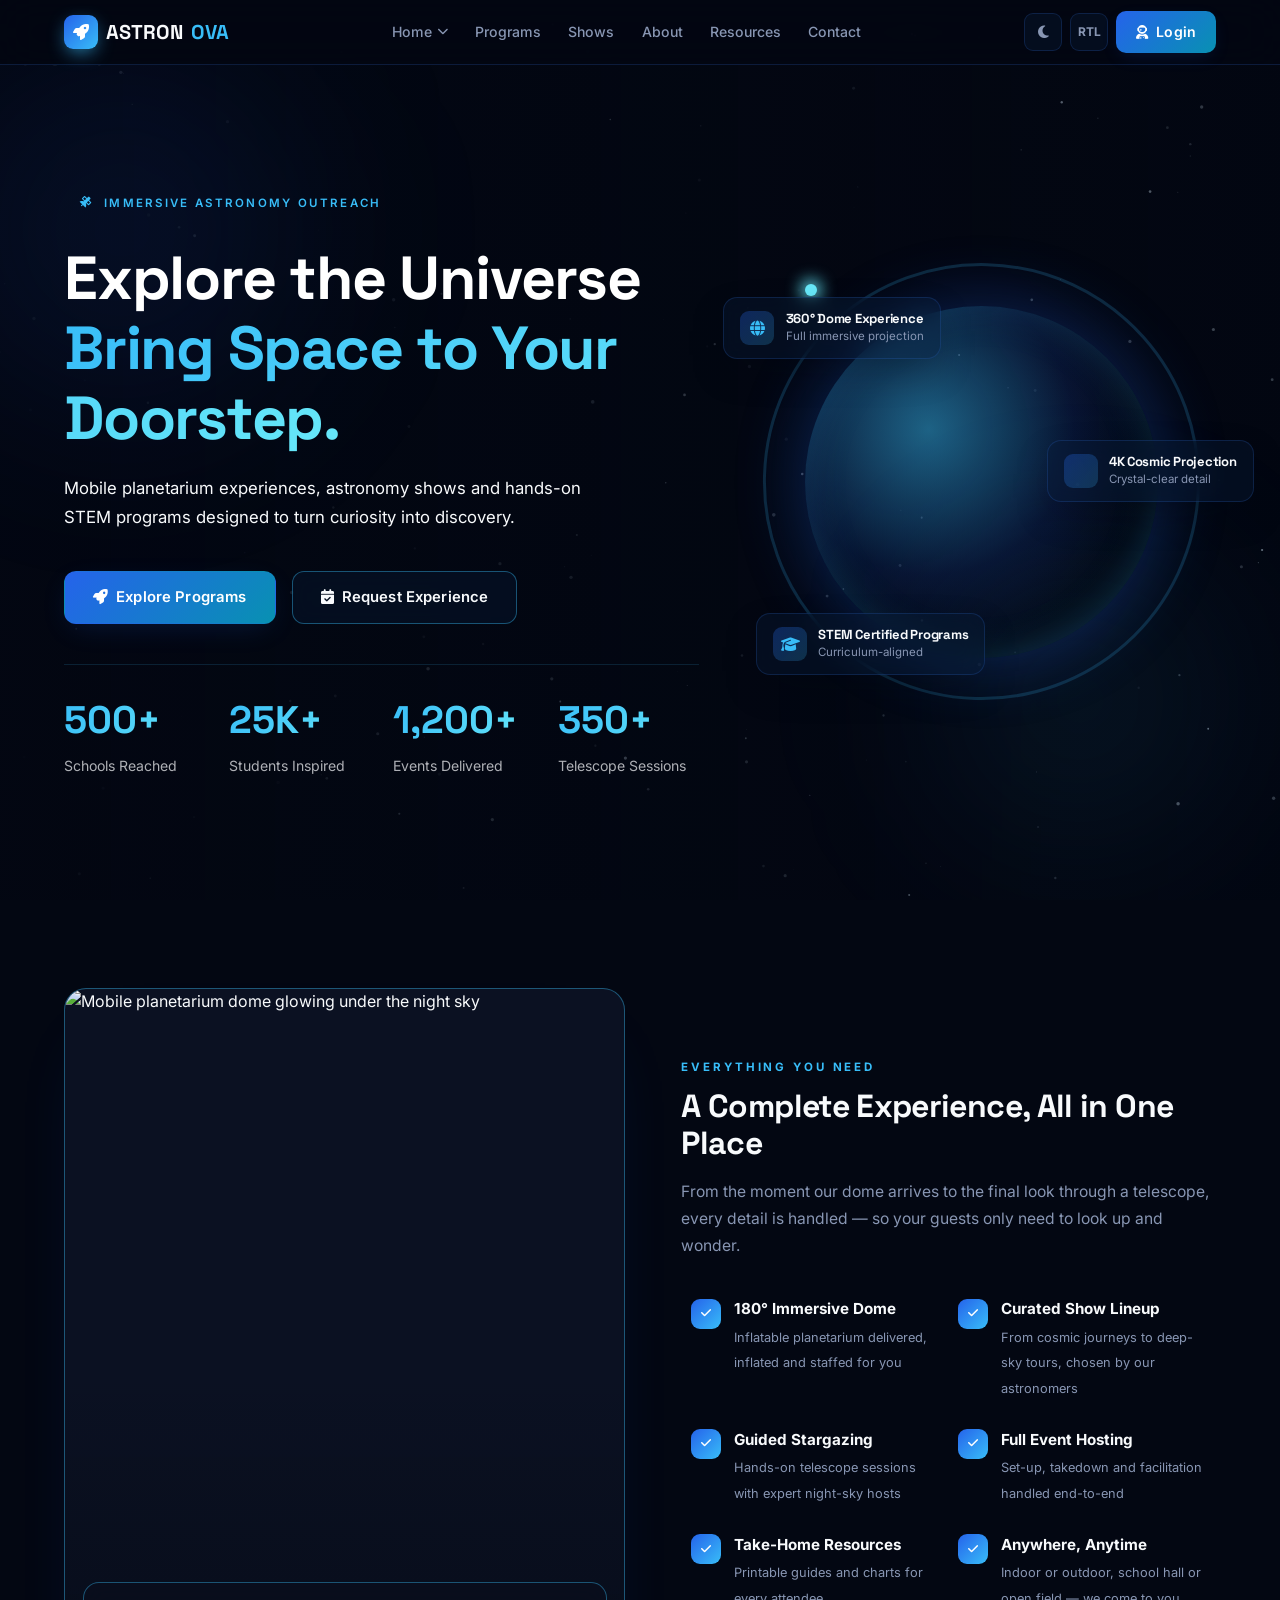
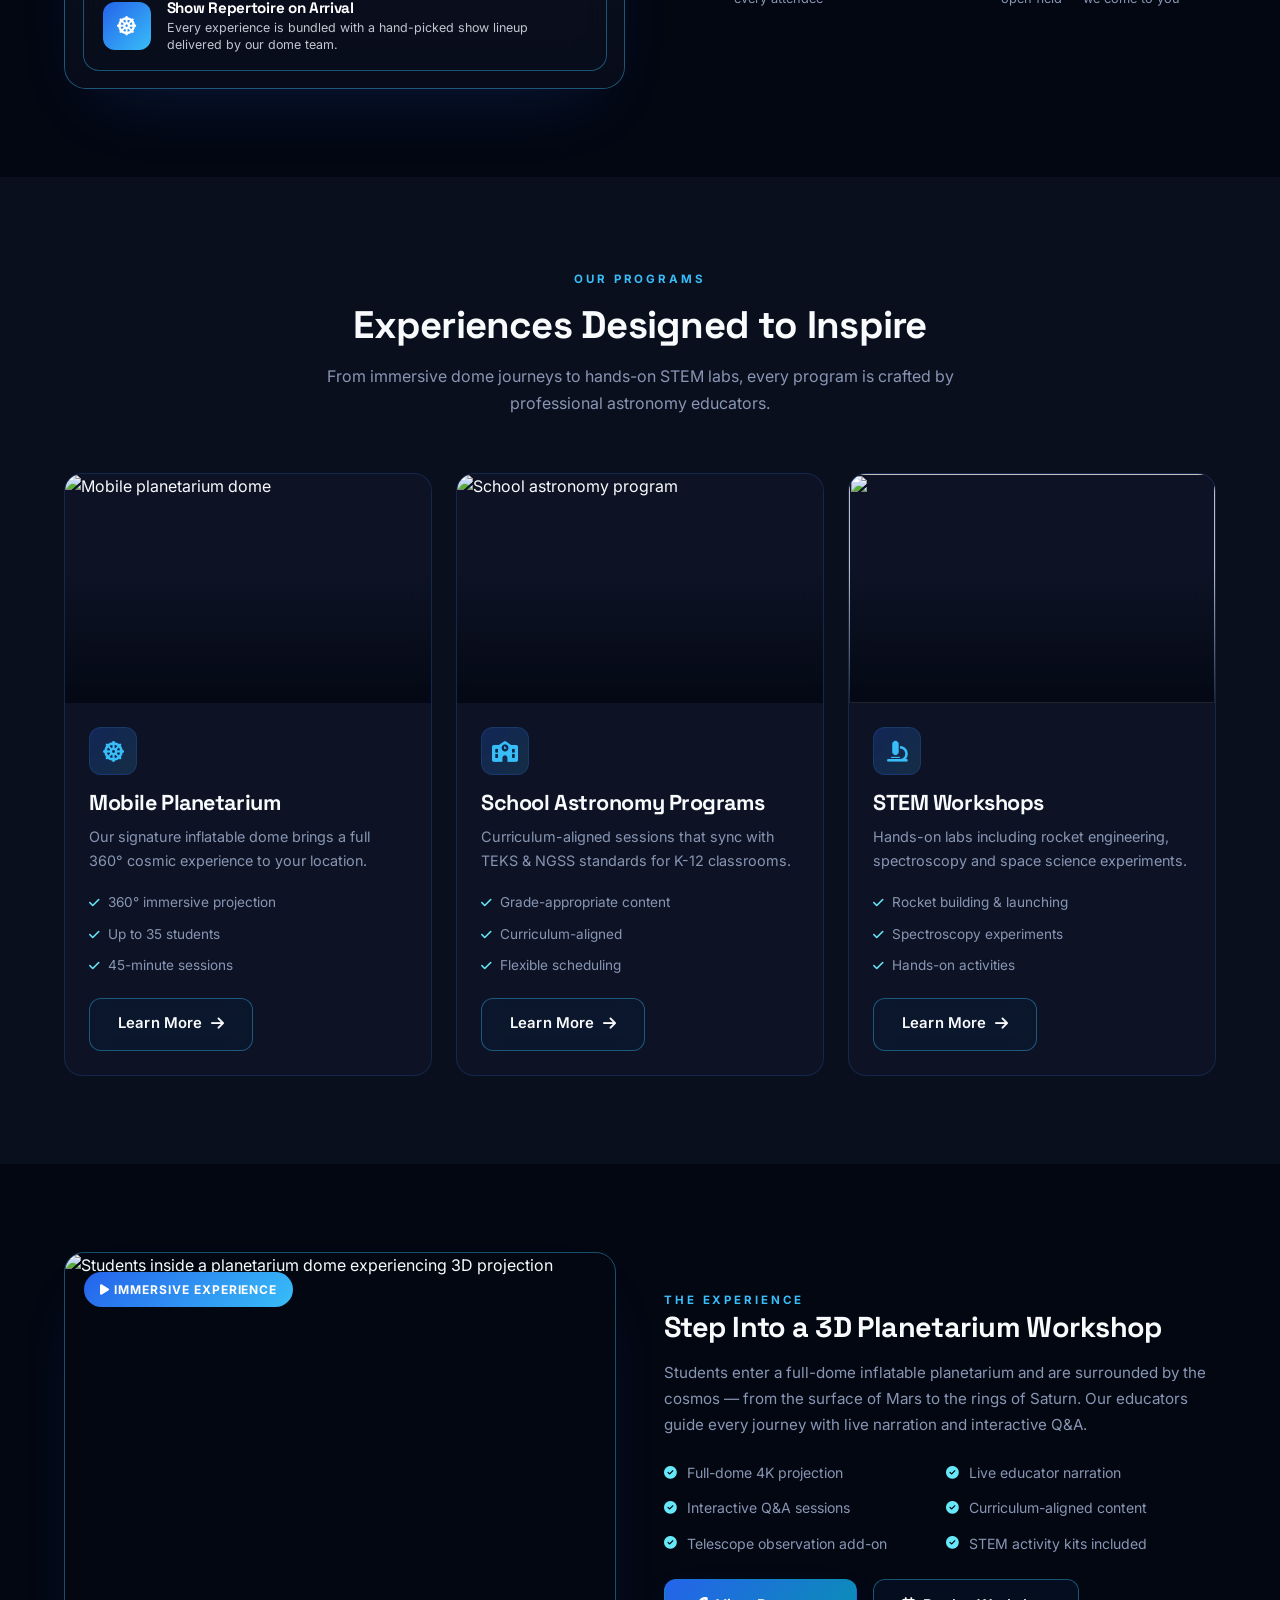
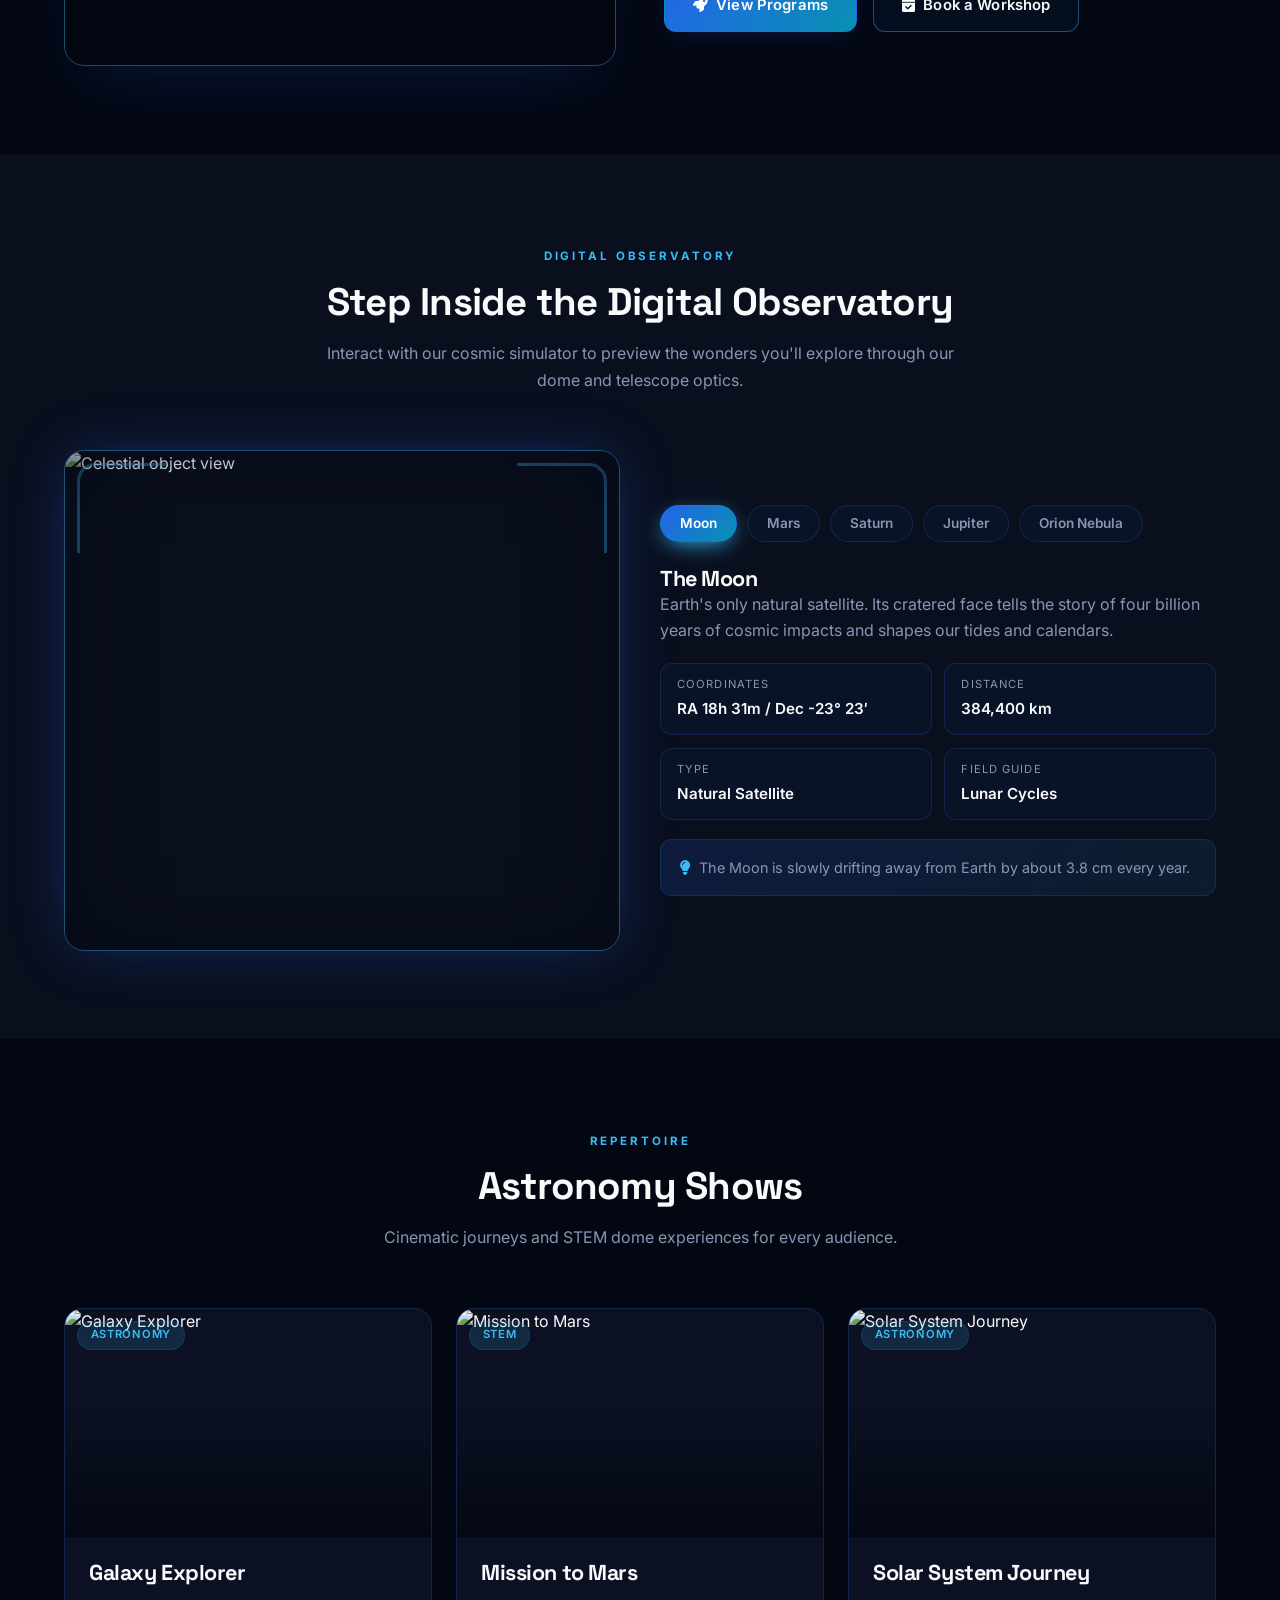
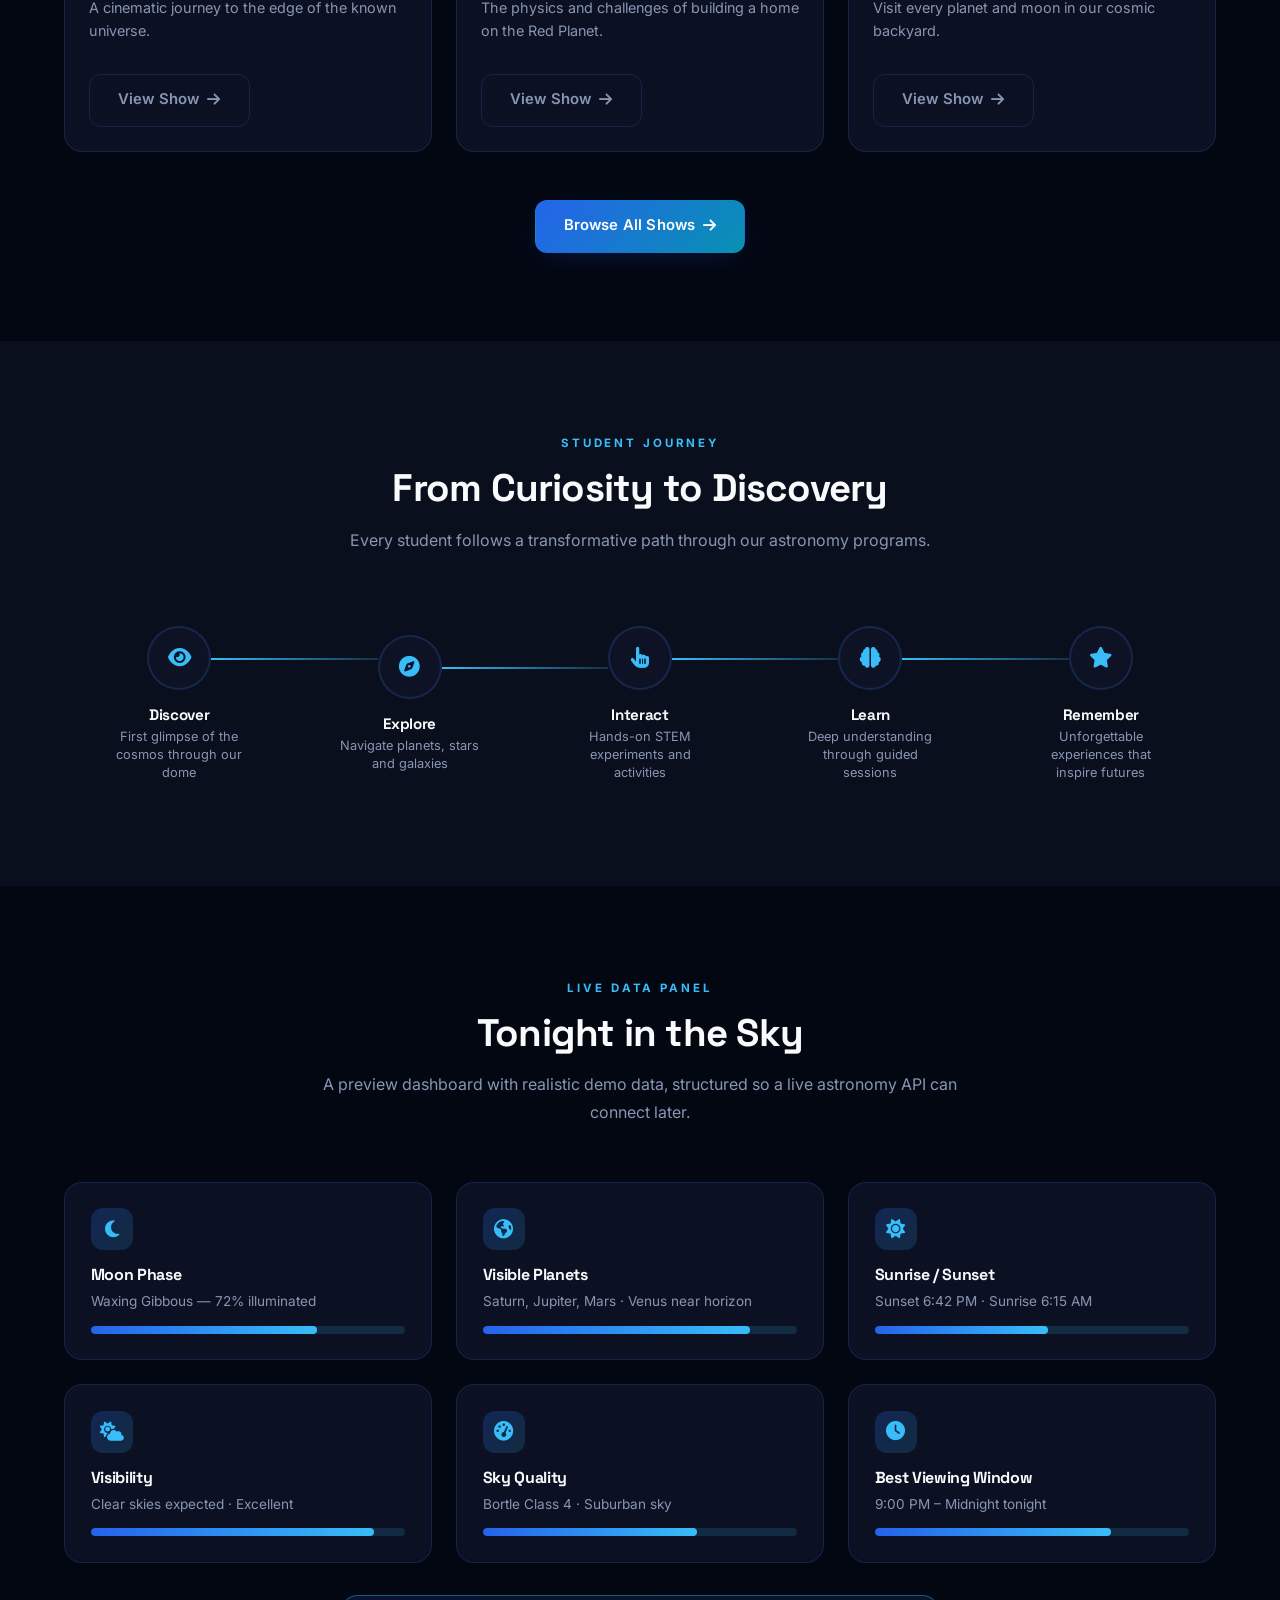
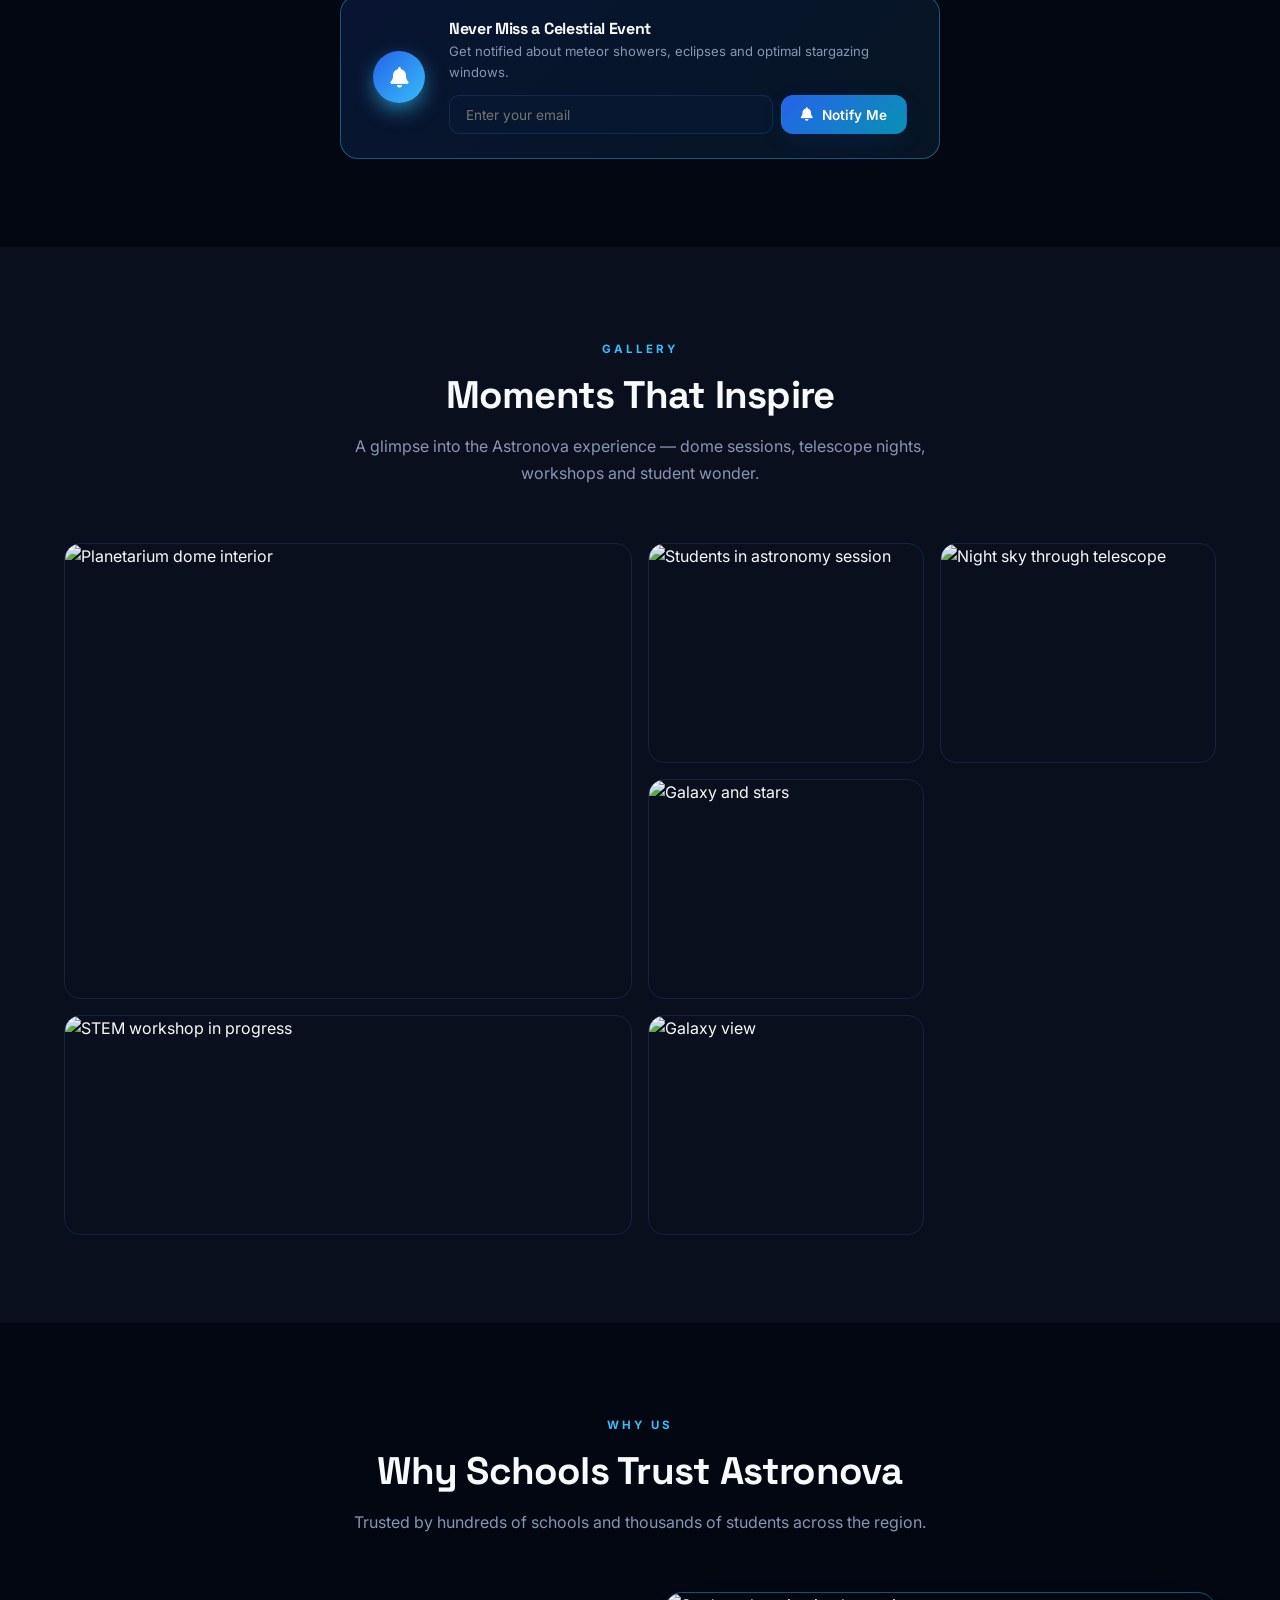
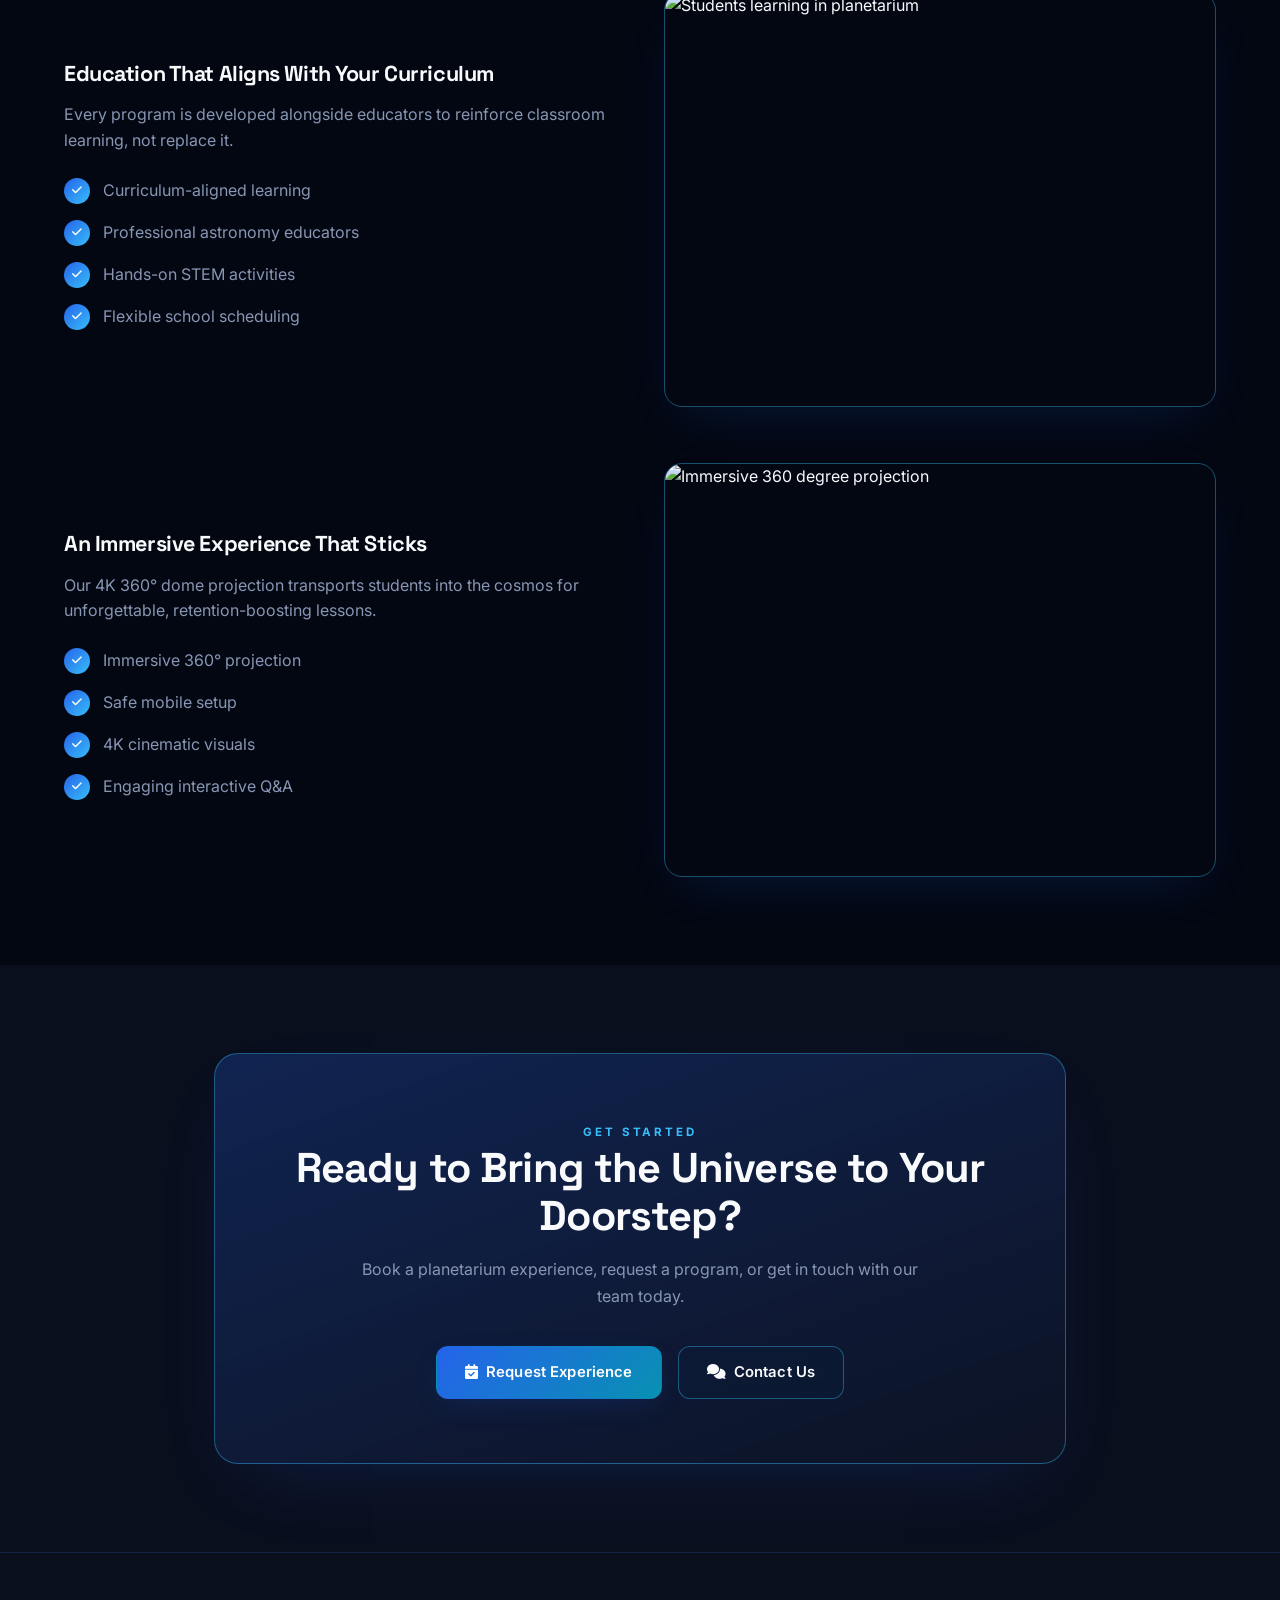
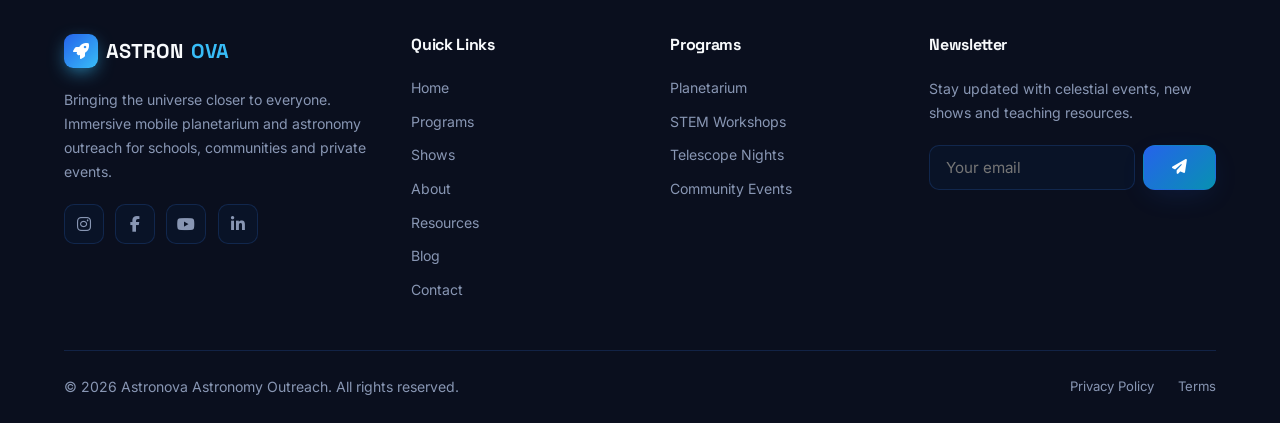
==== commit 762cc114: "first commit" ====
--- a/index.html
+++ b/index.html
@@ -58,54 +58,52 @@
       </div>
     </section>
 
-    <!-- ============ WHAT'S INCLUDED ============ -->
+    <!-- ============ EVERYTHING YOU NEED ============ -->
     <section class="section">
       <div class="container">
-        <div class="section-head reveal">
-          <span class="eyebrow">Everything You Need</span>
-          <h2>What's Included</h2>
-          <p class="section-sub">A complete astronomy experience — from the dome to the stars. Every booking comes fully equipped.</p>
-        </div>
-        <div class="included-grid">
-          <div class="included-card reveal">
-            <div class="included-icon"><i class="fas fa-dharmachakra"></i></div>
-            <h4>Mobile Planetarium</h4>
-            <p>Inflatable dome delivered to your location with full setup</p>
-          </div>
-          <div class="included-card reveal d-1">
-            <div class="included-icon"><i class="fas fa-expand"></i></div>
-            <h4>360° Immersive Projection</h4>
-            <p>Full-dome cinematic experience with high-resolution visuals</p>
-          </div>
-          <div class="included-card reveal d-2">
-            <div class="included-icon"><i class="fas fa-book-open"></i></div>
-            <h4>Astronomy Education</h4>
-            <p>Expert-led sessions covering planets, stars and galaxies</p>
-          </div>
-          <div class="included-card reveal d-3">
-            <div class="included-icon"><i class="fas fa-flask"></i></div>
-            <h4>STEM Activities</h4>
-            <p>Hands-on experiments in rocketry, spectroscopy and more</p>
-          </div>
-          <div class="included-card reveal">
-            <div class="included-icon"><i class="fas fa-binoculars"></i></div>
-            <h4>Telescope Sessions</h4>
-            <p>Guided night-sky observation with professional equipment</p>
-          </div>
-          <div class="included-card reveal d-1">
-            <div class="included-icon"><i class="fas fa-comments"></i></div>
-            <h4>Interactive Q&A</h4>
-            <p>Live questions and answers with professional astronomers</p>
-          </div>
-          <div class="included-card reveal d-2">
-            <div class="included-icon"><i class="fas fa-file-lines"></i></div>
-            <h4>Educational Resources</h4>
-            <p>Printable guides, charts and lesson materials for classrooms</p>
-          </div>
-          <div class="included-card reveal d-3">
-            <div class="included-icon"><i class="fas fa-user-astronaut"></i></div>
-            <h4>Professional Educators</h4>
-            <p>Qualified astronomy educators with years of outreach experience</p>
+        <div class="need-split">
+          <div class="need-media reveal">
+            <img src="https://images.unsplash.com/photo-1446776811953-b23d57bd21aa?auto=format&fit=crop&w=900&q=70" alt="Mobile planetarium dome glowing under the night sky" loading="lazy">
+            <div class="need-lineup">
+              <div class="lineup-icon"><i class="fas fa-dharmachakra"></i></div>
+              <div>
+                <h4>Show Repertoire on Arrival</h4>
+                <p>Every experience is bundled with a hand-picked show lineup delivered by our dome team.</p>
+              </div>
+            </div>
+          </div>
+          <div class="need-content reveal d-2">
+            <div class="section-head" style="margin-bottom:1.1rem;text-align:start">
+              <span class="eyebrow">Everything You Need</span>
+              <h2 class="need-title">A Complete Experience, All in One Place</h2>
+            </div>
+            <p class="need-lead">From the moment our dome arrives to the final look through a telescope, every detail is handled — so your guests only need to look up and wonder.</p>
+            <div class="need-list">
+              <div class="need-item">
+                <span class="ncheck"><i class="fas fa-check"></i></span>
+                <div><strong>180° Immersive Dome</strong><span>Inflatable planetarium delivered, inflated and staffed for you</span></div>
+              </div>
+              <div class="need-item">
+                <span class="ncheck"><i class="fas fa-check"></i></span>
+                <div><strong>Curated Show Lineup</strong><span>From cosmic journeys to deep-sky tours, chosen by our astronomers</span></div>
+              </div>
+              <div class="need-item">
+                <span class="ncheck"><i class="fas fa-check"></i></span>
+                <div><strong>Guided Stargazing</strong><span>Hands-on telescope sessions with expert night-sky hosts</span></div>
+              </div>
+              <div class="need-item">
+                <span class="ncheck"><i class="fas fa-check"></i></span>
+                <div><strong>Full Event Hosting</strong><span>Set-up, takedown and facilitation handled end-to-end</span></div>
+              </div>
+              <div class="need-item">
+                <span class="ncheck"><i class="fas fa-check"></i></span>
+                <div><strong>Take-Home Resources</strong><span>Printable guides and charts for every attendee</span></div>
+              </div>
+              <div class="need-item">
+                <span class="ncheck"><i class="fas fa-check"></i></span>
+                <div><strong>Anywhere, Anytime</strong><span>Indoor or outdoor, school hall or open field — we come to you</span></div>
+              </div>
+            </div>
           </div>
         </div>
       </div>
--- a/css/style.css
+++ b/css/style.css
@@ -1272,6 +1272,153 @@
 .gallery-overlay p { color: var(--electric-blue); font-size: 0.78rem; }
 .gallery-item:nth-child(1) { grid-column: span 2; grid-row: span 2; }
 .gallery-item:nth-child(5) { grid-column: span 2; }
+
+/* ============================================================
+   Home 1 — "Everything You Need" split visual + content
+   ============================================================ */
+.need-split {
+  display: grid;
+  grid-template-columns: 1.05fr 1fr;
+  gap: 3.5rem;
+  align-items: center;
+}
+.need-media {
+  position: relative;
+  border-radius: 22px;
+  overflow: hidden;
+  border: 1px solid var(--border-strong);
+  box-shadow: 0 34px 70px -34px var(--shadow-color);
+  background: var(--bg-card);
+}
+.need-media > img { aspect-ratio: 4 / 5; width: 100%; height: 100%; object-fit: cover; display: block; }
+.need-media::after {
+  content: ''; position: absolute; inset: 0;
+  background: linear-gradient(180deg, transparent 55%, rgba(3,7,18,0.5));
+}
+.need-lineup {
+  position: absolute; left: 1.1rem; right: 1.1rem; bottom: 1.1rem; z-index: 2;
+  background: rgba(10,15,30,0.72);
+  backdrop-filter: blur(12px);
+  border: 1px solid var(--border-strong);
+  border-radius: 16px;
+  padding: 1rem 1.2rem;
+  color: var(--soft-white);
+  display: flex; align-items: center; gap: 1rem;
+}
+.need-lineup .lineup-icon {
+  width: 48px; height: 48px; flex-shrink: 0;
+  display: grid; place-items: center; border-radius: 12px;
+  background: linear-gradient(135deg, var(--royal-blue), var(--electric-blue));
+  color: #fff; font-size: 1.2rem;
+}
+.need-lineup h4 { font-size: 0.95rem; color: #fff; margin-bottom: 0.15rem; }
+.need-lineup p { font-size: 0.78rem; color: rgba(226,232,240,0.85); line-height: 1.4; }
+.need-content .need-title { color: var(--text-primary); font-size: clamp(1.5rem, 3vw, 2rem); margin: 0.6rem 0 0.9rem; }
+.need-content .need-lead { color: var(--text-secondary); font-size: 0.98rem; line-height: 1.7; margin-bottom: 1.5rem; }
+.need-list { display: grid; gap: 0;
+  grid-template-columns: 1fr 1fr;
+}
+.need-item {
+  display: flex; align-items: flex-start; gap: 0.8rem;
+  padding: 0.85rem 0.6rem; border-radius: 10px;
+  transition: background 0.25s ease;
+}
+.need-item:hover { background: var(--glow-color); }
+.need-item .ncheck {
+  width: 30px; height: 30px; flex-shrink: 0;
+  display: grid; place-items: center; border-radius: 9px;
+  background: linear-gradient(135deg, var(--royal-blue), var(--electric-blue));
+  color: #fff; font-size: 0.72rem; margin-top: 0.1rem;
+}
+.need-item strong { display: block; font-size: 0.95rem; color: var(--text-primary); margin-bottom: 0.15rem; }
+.need-item span { font-size: 0.8rem; color: var(--text-secondary); line-height: 1.45; }
+
+/* ============================================================
+   Home 2 — "For Schools & Educators" program flow
+   ============================================================ */
+.school-flow {
+  display: grid;
+  grid-template-columns: repeat(4, 1fr);
+  gap: 1.25rem;
+}
+.school-card {
+  position: relative;
+  background: var(--bg-card);
+  border: 1px solid var(--border-color);
+  border-radius: 18px;
+  padding: 0 0 1.6rem;
+  overflow: hidden;
+  display: flex;
+  flex-direction: column;
+  transition: all 0.35s cubic-bezier(0.22,1,0.36,1);
+}
+.school-card::before {
+  content: '';
+  position: absolute; inset-inline: 0; bottom: 0; height: 3px;
+  background: linear-gradient(90deg, var(--royal-blue), var(--cyan-glow));
+  opacity: 0; transition: opacity 0.3s ease; z-index: 3;
+}
+.school-card:hover::before { opacity: 1; }
+.school-card:hover { transform: translateY(-6px); border-color: var(--electric-blue); box-shadow: 0 22px 45px -22px var(--shadow-color); }
+.school-card-img {
+  position: relative;
+  height: 150px;
+  overflow: hidden;
+  border-radius: 17px 17px 0 0;
+  background: linear-gradient(135deg, var(--royal-blue), var(--deep-surface));
+}
+.school-card-img img {
+  width: 100%; height: 100%; object-fit: cover;
+  transition: transform 0.6s cubic-bezier(0.22,1,0.36,1);
+}
+.school-card:hover .school-card-img img { transform: scale(1.08); }
+.school-card-img::after {
+  content: '';
+  position: absolute; inset: 0;
+  background: linear-gradient(180deg, transparent 40%, rgba(3,7,18,0.55));
+}
+.school-card-step {
+  position: absolute; z-index: 2;
+  top: 0.75rem; inset-inline-start: 0.75rem;
+  background: rgba(3,7,18,0.6);
+  backdrop-filter: blur(6px);
+  color: var(--cyan-glow);
+  font-size: 0.72rem; font-weight: 700; letter-spacing: 0.12em;
+  border: 1px solid var(--border-strong);
+  border-radius: 999px;
+  padding: 0.3rem 0.7rem;
+  text-transform: uppercase;
+}
+.school-card-body {
+  padding: 1.4rem 1.5rem 0;
+  display: flex; flex-direction: column; flex: 1;
+}
+.school-icon {
+  width: 50px; height: 50px;
+  display: grid; place-items: center; border-radius: 13px;
+  margin-bottom: 1rem;
+  background: linear-gradient(135deg, rgba(37,99,235,0.2), rgba(56,189,248,0.1));
+  border: 1px solid var(--border-color);
+  color: var(--electric-blue); font-size: 1.3rem;
+}
+.school-card h4 { font-size: 1.02rem; margin-bottom: 0.45rem; }
+.school-card p { font-size: 0.83rem; color: var(--text-secondary); line-height: 1.55; }
+.school-banner {
+  margin-top: 2rem;
+  display: flex; align-items: center; gap: 1.1rem; flex-wrap: wrap;
+  background: linear-gradient(120deg, rgba(37,99,235,0.16), rgba(56,189,248,0.1));
+  border: 1px dashed var(--border-strong);
+  border-radius: 16px; padding: 1.1rem 1.4rem;
+}
+.school-banner .sb-icon {
+  width: 46px; height: 46px; flex-shrink: 0;
+  display: grid; place-items: center; border-radius: 12px;
+  background: linear-gradient(135deg, var(--royal-blue), var(--electric-blue));
+  color: #fff; font-size: 1.15rem;
+}
+.school-banner strong { font-size: 0.98rem; color: var(--text-primary); }
+.school-banner span { font-size: 0.85rem; color: var(--text-secondary); }
+.school-banner .btn { margin-inline-start: auto; }
 
 /* ---------- What's Included Grid ---------- */
 .included-grid {
@@ -1606,6 +1753,9 @@
   .workshop-layout { grid-template-columns: 1fr; }
   .about-final-content { grid-template-columns: 1fr; text-align: center; }
   .about-final-visuals { max-width: 400px; margin: 0 auto; }
+  .need-split { grid-template-columns: 1fr; gap: 2rem; }
+  .need-media > img { aspect-ratio: 16 / 9; }
+  .school-flow { grid-template-columns: repeat(2, 1fr); }
 }
 
 @media (max-width: 768px) {
@@ -1648,6 +1798,7 @@
   .notify-text { text-align: center; }
   .notify-form { flex-direction: column; }
   .about-final-visuals { grid-template-columns: 1fr 1fr; }
+  .need-list { grid-template-columns: 1fr; }
 }
 
 @media (max-width: 480px) {
@@ -1693,6 +1844,12 @@
   .workshop-features { grid-template-columns: 1fr; }
   .about-final-visuals { grid-template-columns: 1fr; }
   .about-final { padding: 3.5rem 0; }
+  .need-media > img { aspect-ratio: 16 / 10; }
+  .need-lineup { position: static; margin-top: 1rem; }
+  .need-list { grid-template-columns: 1fr; }
+  .school-flow { grid-template-columns: 1fr; }
+  .school-banner { align-items: flex-start; }
+  .school-banner .btn { margin-inline-start: 0; width: 100%; text-align: center; }
 }
 
 @media (prefers-reduced-motion: reduce) {
